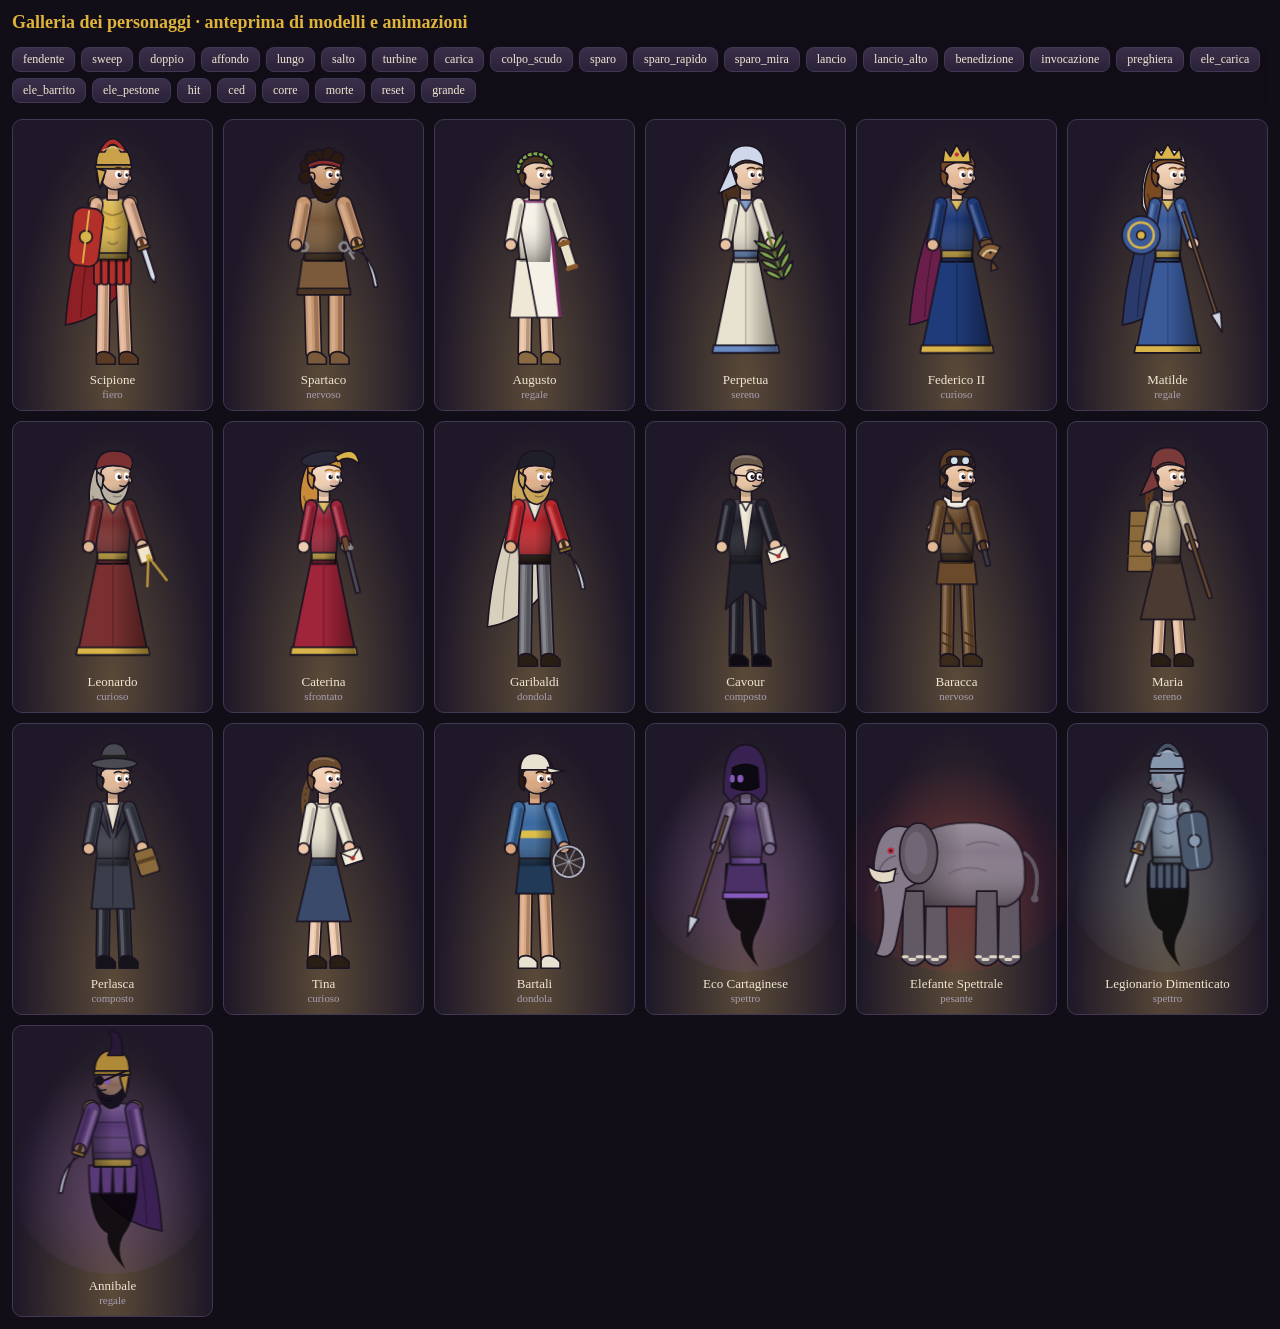
==== galleria.html @ 771a0cd6 "Figure a pezzi (GPU), volti/capelli rifatti, attacchi diversi per skill, galleria - art.js riscritto" ====
<!DOCTYPE html>
<html lang="it">
<head>
<meta charset="utf-8">
<meta name="viewport" content="width=device-width, initial-scale=1">
<title>Galleria — Echi d'Italia</title>
<link rel="stylesheet" href="style.css">
<link rel="stylesheet" href="figure.css">
<style>
  html, body { overflow: auto; height: auto; }
  body { padding: 12px; background: #120e18; }
  h1 { font-size: 18px; margin: 0 0 8px; color: var(--oro); }
  .barra-g { display: flex; flex-wrap: wrap; gap: 6px; margin-bottom: 10px; position: sticky; top: 0; z-index: 5; background: #120e18ee; padding: 6px 0; }
  .barra-g .btn { padding: 4px 10px; font-size: 12px; }
  .griglia { display: grid; grid-template-columns: repeat(auto-fill, minmax(190px, 1fr)); gap: 10px; }
  .cella { background: radial-gradient(ellipse at 50% 90%, #5a4a38, #1e1828 70%); border: 1px solid var(--bordo); border-radius: 10px; padding: 8px 8px 10px; text-align: center; }
  .cella .fig { height: var(--h, 240px); margin: 0 auto; }
  .cella .n { font-size: 13px; margin-top: 4px; } .cella .n small { color: var(--testo2); display: block; }
  .cella.nem .fig-in { transform: scaleX(-1); }
</style>
</head>
<body>
<svg width="0" height="0" style="position:absolute" aria-hidden="true"><defs>
  <linearGradient id="gOmbra" x1="0" y1="0" x2="1" y2="0"><stop offset="0" stop-color="#000" stop-opacity="0"/><stop offset=".5" stop-color="#000" stop-opacity="0"/><stop offset="1" stop-color="#000" stop-opacity=".42"/></linearGradient>
  <linearGradient id="gVert" x1="0" y1="0" x2="0" y2="1"><stop offset="0" stop-color="#fff" stop-opacity=".2"/><stop offset=".35" stop-color="#fff" stop-opacity="0"/><stop offset="1" stop-color="#000" stop-opacity=".34"/></linearGradient>
  <radialGradient id="gTesta" cx=".36" cy=".28" r=".85"><stop offset="0" stop-color="#fff" stop-opacity=".3"/><stop offset=".5" stop-color="#fff" stop-opacity="0"/><stop offset="1" stop-color="#000" stop-opacity=".36"/></radialGradient>
</defs></svg>
<h1>Galleria dei personaggi · anteprima di modelli e animazioni</h1>
<div class="barra-g" id="barra"></div>
<div class="griglia" id="griglia"></div>
<script src="data.js"></script>
<script src="art.js"></script>
<script>
  const E = window.Echi, A = E.Arte, g = document.getElementById('griglia'), b = document.getElementById('barra');
  const figs = [];
  Object.keys(E.ARTE).forEach(id => {
    const d = E.VOCI[id] || E.NEMICI[id];
    const c = document.createElement('div'); c.className = 'cella' + (E.NEMICI[id] ? ' nem' : '');
    const f = A.figura(id); c.appendChild(f); figs.push(f);
    const n = document.createElement('div'); n.className = 'n'; n.innerHTML = (d.breve || d.nome) + '<small>' + (E.ARTE[id].idle || '') + '</small>'; c.appendChild(n);
    g.appendChild(c);
  });
  const btn = (txt, fn) => { const x = document.createElement('button'); x.className = 'btn'; x.textContent = txt; x.onclick = fn; b.appendChild(x); return x; };
  Object.keys(A.ANIM).filter(k => k !== 'vittoria').forEach(k => btn(k, () => figs.forEach(f => { if (k.indexOf('ele_') === 0 && !f.classList.contains('quadrupede')) return; if (k.indexOf('ele_') !== 0 && f.classList.contains('quadrupede')) return; A.anima(f, k, 1); })));
  btn('ced', () => figs.forEach(f => f.classList.toggle('ced')));
  btn('corre', () => figs.forEach(f => f.classList.toggle('corre')));
  btn('morte', () => figs.forEach(f => A.anima(f, 'morte', 1)));
  btn('reset', () => figs.forEach(f => { A.reset(f); f.classList.remove('ced', 'corre'); }));
  btn('grande', () => { g.style.setProperty('--h', '420px'); document.querySelectorAll('.cella .fig').forEach(f => f.style.setProperty('--h', '420px')); });
  document.querySelectorAll('.cella .fig').forEach(f => { f.style.height = '240px'; });
</script>
</body>
</html>
---- style.css ----
/* ============================================================================
 * style.css — Echi d'Italia
 * Palette: inchiostro scuro + oro antico. Le variabili in :root permettono di
 * ritemizzare il gioco in un punto solo.
 * ========================================================================== */
:root {
  --bg: #0e0c12; --bg2: #181420; --carta: #221c2c; --carta2: #2c2438;
  --testo: #efe6d2; --testo2: #a99fb4; --oro: #e0b43a; --oro2: #a47f1c;
  --rosso: #d2455a; --verde: #5ec28a; --blu: #6aa8ff; --viola: #a97be0;
  --bordo: #433853; --ombra: 0 6px 24px rgba(0, 0, 0, .55);
  --font: "Palatino Linotype", Palatino, "Book Antiqua", Georgia, serif;
}
* { box-sizing: border-box; }
html, body { margin: 0; height: 100%; background: var(--bg); color: var(--testo); font-family: var(--font); overflow: hidden; }
button, select { font-family: inherit; }
#app { position: relative; width: 100vw; height: 100vh; overflow: hidden;
  background: radial-gradient(ellipse at 50% 20%, #2a2038 0%, var(--bg) 70%); }
#fx { position: fixed; inset: 0; width: 100%; height: 100%; pointer-events: none; z-index: 50; }

.screen { position: absolute; inset: 0; display: none; flex-direction: column; }
.screen.active { display: flex; }

/* ----- Bottoni ----- */
.btn { background: linear-gradient(#3a2f4a, #2a2238); color: var(--testo); border: 1px solid var(--bordo); border-radius: 8px;
  padding: 10px 18px; font-size: 16px; cursor: pointer; transition: transform .1s, border-color .15s, box-shadow .15s; }
.btn:hover:not(:disabled) { border-color: var(--oro); box-shadow: 0 0 12px rgba(224, 180, 58, .3); transform: translateY(-1px); }
.btn:disabled { opacity: .4; cursor: not-allowed; }
.btn.grande { font-size: 19px; padding: 13px 28px; border-color: var(--oro2); background: linear-gradient(#5a4516, #3a2d0e); color: #ffe9a8; }
.btn.piccolo { padding: 5px 10px; font-size: 13px; }
.btn.attivo { border-color: var(--oro); color: var(--oro); }

/* ----- Menu ----- */
#scr-menu { align-items: center; justify-content: center; gap: 30px; }
.titolo { text-align: center; }
.titolo h1 { margin: 0; font-size: clamp(34px, 8vw, 76px); letter-spacing: .12em; color: var(--oro);
  text-shadow: 0 0 30px rgba(224, 180, 58, .45), 0 3px 0 #5a4516; }
.titolo .sub { color: var(--testo2); font-style: italic; margin-top: 6px; }
.menu-btns { display: flex; flex-direction: column; gap: 10px; min-width: 260px; }
.nota-fase { color: var(--testo2); font-size: 13px; }

/* ----- Barre generiche ----- */
.barra { display: flex; align-items: center; gap: 14px; padding: 10px 16px; background: var(--bg2); border-bottom: 1px solid var(--bordo); flex-wrap: wrap; }
.barra h2 { margin: 0; font-size: 20px; flex: 1; }
footer.barra { border-top: 1px solid var(--bordo); border-bottom: 0; justify-content: flex-end; }
select { background: var(--carta); color: var(--testo); border: 1px solid var(--bordo); padding: 6px; border-radius: 6px; }

/* ----- Selezione squadra ----- */
.squadra-layout { flex: 1; display: flex; min-height: 0; }
.sq-griglia { flex: 1; overflow-y: auto; padding: 14px; display: grid; gap: 10px; align-content: start;
  grid-template-columns: repeat(auto-fill, minmax(150px, 1fr)); }
.sq-card { background: var(--carta); border: 2px solid var(--bordo); border-radius: 10px; padding: 8px; cursor: pointer; text-align: center;
  position: relative; transition: transform .1s, border-color .15s; }
.sq-card:hover { transform: translateY(-2px); }
.sq-card.sel { border-color: var(--oro); box-shadow: 0 0 14px rgba(224, 180, 58, .45); }
.sq-card .ritratto { margin: 0 auto 6px; }
.sq-card .n { font-weight: bold; font-size: 14px; }
.sq-card .m { font-size: 12px; color: var(--testo2); }
.sq-card .stelle { color: var(--oro); font-size: 12px; letter-spacing: 1px; }
.sq-dettaglio { width: 340px; max-width: 42%; background: var(--bg2); border-left: 1px solid var(--bordo); overflow-y: auto; padding: 14px; font-size: 14px; }
.sq-dettaglio h3 { margin: 0 0 4px; color: var(--oro); }
.sq-dettaglio .skill-box { background: var(--carta); border: 1px solid var(--bordo); border-radius: 8px; padding: 8px; margin: 8px 0; }
.sq-dettaglio .skill-box b { color: var(--testo); }
.sq-dettaglio small { color: var(--testo2); display: block; }
.vuoto { color: var(--testo2); font-style: italic; }

/* ----- Ritratto segnaposto (sostituibile con SVG/sprite nella Fase 2) ----- */
.ritratto { --c: #888; width: 64px; height: 64px; border-radius: 50%; display: grid; place-items: center; font-size: 30px; font-weight: bold;
  color: #fff; text-shadow: 0 2px 4px #000a; flex: none;
  background: radial-gradient(circle at 35% 30%, color-mix(in srgb, var(--c) 80%, #fff) 0%, var(--c) 45%, color-mix(in srgb, var(--c) 40%, #000) 100%);
  border: 2px solid color-mix(in srgb, var(--c) 70%, #fff); box-shadow: 0 0 14px color-mix(in srgb, var(--c) 60%, transparent); }
.ritratto.grande { width: 84px; height: 84px; font-size: 40px; }

/* ----- Battaglia ----- */
#campo { flex: 1; display: flex; min-height: 0; padding: 6px 8px; gap: 6px; position: relative; }
.colonna { width: 230px; display: flex; flex-direction: column; gap: 6px; justify-content: center; flex: none; }
#stage { flex: 1; position: relative; min-width: 0; overflow: hidden; border-radius: 14px; border: 1px solid var(--bordo); background: #0a0810; --fh: 130px; }
#stage-bg { position: absolute; inset: 0; } #stage-bg svg { width: 100%; height: 100%; display: block; }
#turno-info { position: absolute; top: 4px; left: 0; right: 0; display: flex; gap: 16px; justify-content: center; font-size: 17px; color: var(--testo2); z-index: 3; text-shadow: 0 1px 3px #000; pointer-events: none; }
#ardore { color: var(--oro); font-weight: bold; }
#clash { position: absolute; top: 30px; left: 0; right: 0; display: flex; flex-direction: row; align-items: flex-start; justify-content: center; gap: 8px; pointer-events: none; opacity: 0; transition: opacity .2s; z-index: 5000; }
#clash.on { opacity: 1; }
.clash-lato { display: flex; flex-direction: column; align-items: center; gap: 3px; background: #000b; padding: 5px 10px; border-radius: 10px; border: 1px solid var(--bordo); min-width: 150px; }
.clash-lato .nome { font-size: 12px; color: var(--testo2); white-space: nowrap; }
.clash-lato .pot { font-size: 28px; font-weight: bold; min-height: 34px; text-shadow: 0 0 10px #000; }
.clash-lato.vince { border-color: var(--oro); box-shadow: 0 0 22px rgba(224, 180, 58, .6); }
.clash-lato.vince .pot { color: var(--oro); }
.clash-lato.perde .pot { color: var(--testo2); }
.clash-vs { font-size: 16px; font-weight: bold; color: var(--rosso); letter-spacing: .2em; text-shadow: 0 0 12px var(--rosso); align-self: center; }
.monete { display: flex; gap: 6px; min-height: 46px; align-items: center; }

/* Personaggi sul palcoscenico: .pg (posizione) > .pg-mov (spostamenti) > .fig (SVG o sprite) */
.pg { position: absolute; width: calc(var(--fh) * var(--sc, 1) * .62); height: calc(var(--fh) * var(--sc, 1)); transform: translate(-50%, -100%); transition: left .5s, top .5s, opacity 1s; cursor: pointer; }
.pg.quadrupede { width: calc(var(--fh) * var(--sc, 1) * 1.05); }
.pg-mov { position: absolute; inset: 0; transition: transform .18s ease-out; }
.pg .fig { position: absolute; inset: 0; }
.pg.nemico .fig-in, .pg.nemico .fig .spr { transform: scaleX(-1); }
.pg-ombra { position: absolute; left: 6%; right: 6%; bottom: -5px; height: 12px; border-radius: 50%; background: radial-gradient(#000c, #0000 72%); }
.pg.sel .pg-ombra { box-shadow: 0 0 0 2px var(--oro), 0 0 14px var(--oro); background: radial-gradient(#ffd75e55, #0000 72%); }
.pg.bersagliabile:hover .pg-ombra { box-shadow: 0 0 0 2px var(--rosso), 0 0 14px var(--rosso); }
.pg.bersaglio-di-sel .pg-ombra { box-shadow: 0 0 0 2px var(--rosso); }
.pg.morto { opacity: 0; pointer-events: none; }
.pg-tag { position: absolute; left: 50%; top: -14px; transform: translateX(-50%); font-size: 10px; padding: 0 6px; border-radius: 8px; background: var(--rosso); color: #fff; font-weight: bold; white-space: nowrap; animation: pop .3s; pointer-events: none; }
.pg-tag.panico { background: #6a2fb0; } .pg-tag.esaltazione { background: var(--oro2); }
.det-fig { height: 190px; display: flex; justify-content: center; margin-bottom: 8px; }
.det-fig .fig { position: relative; height: 100%; width: auto; aspect-ratio: 120 / 200; }

/* Monete 3D in CSS */
.moneta { width: 44px; height: 44px; perspective: 260px; }
.moneta .m3d { position: relative; width: 100%; height: 100%; transform-style: preserve-3d; transform: rotateX(0deg); }
.moneta .m3d > div { position: absolute; inset: 0; border-radius: 50%; }
.moneta .rim { background: #7a5a12; }
.moneta .rim:nth-child(1) { transform: translateZ(-2px); } .moneta .rim:nth-child(2) { transform: translateZ(-1px); background: #926d16; }
.moneta .rim:nth-child(3) { transform: translateZ(0px); background: #a47f1c; } .moneta .rim:nth-child(4) { transform: translateZ(1px); background: #926d16; }
.moneta .testa, .moneta .croce { backface-visibility: hidden; display: grid; place-items: center; font-size: 22px; font-weight: bold; border: 3px solid #fff3; }
.moneta .testa { transform: translateZ(2px); color: #5a3d00; background: radial-gradient(circle at 35% 30%, #fff1b3, #e0b43a 55%, #a47f1c); }
.moneta .croce { transform: rotateX(180deg) translateZ(2px); color: #2c2a33; background: radial-gradient(circle at 35% 30%, #d8d6e0, #8d8a99 55%, #55525f); }
.moneta.lancio .m3d { animation: lancio .9s cubic-bezier(.3, .6, .4, 1) forwards; }
.moneta.lancio.esito-croce .m3d { --fin: 1620deg; }
.moneta.lancio.esito-testa .m3d { --fin: 1440deg; }
@keyframes lancio {
  0% { transform: translateY(0) rotateX(0deg) scale(1); }
  45% { transform: translateY(-34px) rotateX(calc(var(--fin) * .55)) scale(1.25); }
  100% { transform: translateY(0) rotateX(var(--fin)) scale(1); }
}
.moneta.fissa .m3d { transform: rotateX(0deg); }
.moneta.fissa.esito-croce .m3d { transform: rotateX(180deg); }
.moneta.piccola { width: 30px; height: 30px; }
.moneta.piccola .testa, .moneta.piccola .croce { font-size: 14px; }
.moneta.persa { animation: spezza .6s ease-out forwards; }
@keyframes spezza { 0% { filter: brightness(2); transform: scale(1.3); } 40% { transform: scale(1.1) rotate(8deg); } 100% { filter: grayscale(1) brightness(.5); opacity: .28; transform: scale(.8) rotate(-12deg); } }
.moneta.ignorata { animation: scudo .6s; }
@keyframes scudo { 50% { filter: drop-shadow(0 0 12px var(--blu)); } }

/* Carte unità */
.unit { position: relative; display: grid; grid-template-columns: 64px 1fr; gap: 8px; align-items: center; padding: 8px 10px;
  background: linear-gradient(var(--carta2), var(--carta)); border: 2px solid var(--bordo); border-radius: 12px; cursor: pointer;
  transition: border-color .15s, box-shadow .15s, opacity .4s, filter .4s; min-height: 0; flex: 1; max-height: 128px; }
.unit.sel { border-color: var(--oro); box-shadow: 0 0 16px rgba(224, 180, 58, .5); }
.unit.bersagliabile:hover { border-color: var(--rosso); box-shadow: 0 0 16px rgba(210, 69, 90, .6); }
.unit.bersaglio-di-sel { border-color: var(--rosso); }
.unit.morto { opacity: .25; filter: grayscale(1); pointer-events: none; }
.unit.ced .ritratto { filter: grayscale(.7) brightness(.8); animation: stordito .6s infinite alternate; }
@keyframes stordito { to { transform: rotate(6deg) translateY(2px); } }
.unit .ritratto { animation: idle 3s ease-in-out infinite; }
@keyframes idle { 50% { transform: translateY(-3px) scale(1.02); } }
.unit .info { min-width: 0; display: flex; flex-direction: column; gap: 3px; }
.unit .nome { font-size: 14px; font-weight: bold; white-space: nowrap; overflow: hidden; text-overflow: ellipsis; }
.unit .nome .aff { margin-right: 4px; }
.barra-pv { position: relative; height: 12px; background: #000a; border-radius: 6px; overflow: hidden; border: 1px solid #0008; }
.barra-pv .ritardo { position: absolute; inset: 0 auto 0 0; background: #fff; opacity: .85; transition: width .7s .35s; }
.barra-pv .pieno { position: absolute; inset: 0 auto 0 0; background: linear-gradient(#e0555e, #a62a38); transition: width .25s; }
.barra-pv .num { position: absolute; inset: 0; text-align: center; font-size: 10px; line-height: 12px; color: #fff; text-shadow: 0 1px 2px #000; z-index: 2; }
.unit.alleato .barra-pv .pieno { background: linear-gradient(#5ec28a, #2f8a5a); }
.barra-sanita { position: relative; height: 7px; background: #000a; border-radius: 4px; overflow: hidden; }
.barra-sanita::after { content: ""; position: absolute; left: 50%; top: 0; bottom: 0; width: 1px; background: #fff6; }
.barra-sanita .riempi { position: absolute; top: 0; bottom: 0; transition: all .3s; }
.barra-sanita .num { position: absolute; right: 4px; top: -2px; font-size: 9px; color: #fffc; }
.chips { display: flex; flex-wrap: wrap; gap: 3px; min-height: 18px; }
.chip { font-size: 11px; padding: 0 5px; border-radius: 9px; background: #000a; border: 1px solid currentColor; line-height: 16px; animation: pop .35s; }
@keyframes pop { 0% { transform: scale(2); } 100% { transform: scale(1); } }
.dadi { position: absolute; top: -9px; right: 8px; display: flex; gap: 3px; }
.dado { background: var(--oro); color: #2a1c00; font-weight: bold; font-size: 13px; width: 24px; height: 24px; border-radius: 6px; display: grid; place-items: center;
  box-shadow: 0 2px 6px #000a; transform: rotate(-6deg); }
.dado.rolla { animation: rolla .5s; }
@keyframes rolla { 0% { transform: rotate(360deg) scale(.3); } 100% { transform: rotate(-6deg) scale(1); } }
.intenzione { font-size: 11px; color: #ffb3bd; background: #3a1018; border: 1px solid #8a2a3a; padding: 1px 6px; border-radius: 6px; margin-top: 2px; white-space: nowrap; overflow: hidden; text-overflow: ellipsis; }
.intenzione.alleata { color: #bfe8cf; background: #10301e; border-color: #2a7a4c; }
.unit .tag { position: absolute; left: 8px; top: -9px; font-size: 11px; padding: 0 8px; border-radius: 8px; background: var(--rosso); color: #fff; font-weight: bold; animation: pop .3s; }
.unit .tag.panico { background: #6a2fb0; }

/* Pannello comandi */
#pannello { flex: none; display: grid; grid-template-columns: minmax(0, 1fr) 200px; grid-template-rows: auto 86px; gap: 6px 10px; padding: 8px 12px; background: var(--bg2); border-top: 1px solid var(--bordo); }
#skills { display: grid; grid-template-columns: repeat(3, minmax(0, 1fr)); gap: 8px; }
.skill-btn { text-align: left; background: var(--carta); border: 2px solid var(--bordo); border-radius: 10px; padding: 8px 10px; cursor: pointer; color: var(--testo); min-width: 0; }
.skill-btn:hover:not(:disabled) { border-color: var(--oro2); }
.skill-btn.sel { border-color: var(--oro); background: var(--carta2); box-shadow: 0 0 12px rgba(224, 180, 58, .35); }
.skill-btn:disabled { opacity: .4; cursor: not-allowed; }
.skill-btn .t { display: flex; justify-content: space-between; gap: 8px; font-weight: bold; font-size: 14px; }
.skill-btn .costo { color: var(--oro); white-space: nowrap; }
.skill-btn .num { font-size: 12px; color: var(--testo2); margin: 2px 0; display: flex; align-items: center; gap: 6px; flex-wrap: wrap; }
.skill-btn .d { font-size: 11px; color: var(--testo2); line-height: 1.25; max-height: 40px; overflow: hidden; }
.skill-btn .rel { font-size: 11px; font-weight: bold; }
.rel.vant { color: var(--verde); } .rel.svant { color: var(--rosso); }
#comandi { display: flex; flex-direction: column; gap: 6px; justify-content: space-between; }
#comandi .vel { display: flex; gap: 4px; }
#comandi .vel .btn { flex: 1; padding: 4px; }
#btn-esegui { width: 100%; }
#log { grid-column: 1 / 3; overflow-y: auto; font-size: 12px; color: var(--testo2); background: #0006; border-radius: 8px; padding: 6px 10px; line-height: 1.5; }
#log div:last-child { color: var(--testo); }
#log .imp { color: var(--oro); }

/* Numeri di danno */
.num-fly { position: fixed; z-index: 60; pointer-events: none; font-weight: bold; font-size: 28px; color: #fff; text-shadow: 0 0 6px #000, 0 2px 0 #000, 0 0 14px var(--rosso);
  animation: fly 1.1s ease-out forwards; transform: translate(-50%, -50%); white-space: nowrap; }
.num-fly.vant { color: #ffe27a; font-size: 38px; text-shadow: 0 0 8px #000, 0 0 20px var(--oro); }
.num-fly.svant { color: #aaa; font-size: 22px; }
.num-fly.cura { color: var(--verde); text-shadow: 0 0 6px #000, 0 0 14px var(--verde); }
.num-fly.sanita { color: var(--blu); font-size: 18px; text-shadow: 0 0 6px #000; }
.num-fly.sanita.neg { color: var(--viola); }
.num-fly.stato { font-size: 16px; text-shadow: 0 0 6px #000; }
.num-fly.assorbi { color: #b9d4ff; font-size: 20px; }
.num-fly.testo { font-size: 20px; color: var(--oro); }
@keyframes fly { 0% { opacity: 0; margin-top: 10px; scale: .5; } 15% { opacity: 1; scale: 1.2; } 100% { opacity: 0; margin-top: -60px; scale: 1; } }

/* Banner e overlay */
.banner { position: fixed; left: 0; right: 0; top: 38%; text-align: center; z-index: 70; pointer-events: none; font-size: clamp(26px, 5vw, 54px); font-weight: bold;
  letter-spacing: .15em; color: var(--oro); text-shadow: 0 0 24px #000, 0 0 12px var(--oro2); animation: banner 1.6s ease-out forwards; }
@keyframes banner { 0% { opacity: 0; transform: scale(2); } 15% { opacity: 1; transform: scale(1); } 80% { opacity: 1; } 100% { opacity: 0; transform: translateY(-20px); } }
.overlay { position: absolute; inset: 0; background: #000b; display: none; align-items: center; justify-content: center; z-index: 80; flex-direction: column; gap: 14px; padding: 16px; }
.overlay.on { display: flex; }
.overlay h2 { font-size: 46px; margin: 0; color: var(--oro); letter-spacing: .12em; }
.overlay.sconfitta h2 { color: var(--rosso); }
.pannello-modale { background: var(--carta); border: 1px solid var(--oro2); border-radius: 12px; padding: 18px 22px; max-width: 640px; width: 100%; max-height: 90%; overflow-y: auto; box-shadow: var(--ombra); }
.pannello-modale h3 { margin-top: 0; color: var(--oro); }
.tab-aff { border-collapse: collapse; width: 100%; font-size: 14px; }
.tab-aff td, .tab-aff th { padding: 5px 8px; border-bottom: 1px solid var(--bordo); text-align: left; }
.tab-aff .v { color: var(--verde); } .tab-aff .s { color: var(--rosso); }
.opz-riga { display: flex; justify-content: space-between; align-items: center; gap: 10px; margin: 10px 0; }
.shake-schermo { animation: none; }

/* ============================================================================
 * LAYOUT COMPATTO: telefono in orizzontale (altezza ≤ 520px)
 * ========================================================================== */
@media (max-height: 520px) {
  .colonna { width: 152px; gap: 3px; }
  #campo { padding: 3px 4px; gap: 4px; }
  .unit { grid-template-columns: 34px 1fr; gap: 5px; padding: 3px 6px; border-radius: 8px; border-width: 1px; max-height: none; }
  .ritratto { width: 34px; height: 34px; font-size: 16px; border-width: 1px; }
  .unit .nome { font-size: 11px; }
  .barra-pv { height: 9px; } .barra-pv .num { font-size: 8px; line-height: 9px; }
  .barra-sanita { height: 4px; } .barra-sanita .num { display: none; }
  .chips { min-height: 10px; } .chip { font-size: 9px; line-height: 12px; padding: 0 3px; }
  .intenzione { font-size: 9px; padding: 0 4px; }
  .dadi { top: -6px; right: 4px; } .dado { width: 16px; height: 16px; font-size: 10px; border-radius: 4px; }
  .unit .tag { font-size: 8px; top: -6px; padding: 0 5px; }
  #turno-info { font-size: 12px; top: 2px; }
  #clash { top: 20px; gap: 4px; }
  .clash-lato { min-width: 96px; padding: 2px 6px; gap: 1px; } .clash-lato .nome { font-size: 9px; max-width: 120px; overflow: hidden; text-overflow: ellipsis; }
  .clash-lato .pot { font-size: 18px; min-height: 22px; } .monete { min-height: 30px; gap: 3px; }
  .moneta { width: 27px; height: 27px; } .moneta .testa, .moneta .croce { font-size: 13px; border-width: 2px; }
  .clash-vs { font-size: 10px; }
  #pannello { grid-template-columns: minmax(0, 1fr) 128px; grid-template-rows: auto; padding: 4px 6px; gap: 4px 6px; }
  #log { display: none; }
  #skills { gap: 4px; }
  .skill-btn { padding: 3px 6px; border-width: 1px; border-radius: 7px; }
  .skill-btn .t { font-size: 11px; } .skill-btn .num { font-size: 9px; margin: 0; gap: 3px; } .skill-btn .d { display: none; } .skill-btn .rel { font-size: 9px; }
  #comandi { gap: 3px; } #comandi .vel .btn { padding: 2px 0; font-size: 11px; }
  #btn-esegui { font-size: 14px; padding: 5px 4px; } #btn-audio { display: none; } #btn-affondo { padding: 3px; font-size: 12px; }
  .btn.piccolo { padding: 3px 8px; font-size: 11px; }
  .num-fly { font-size: 20px !important; } .num-fly.vant { font-size: 26px !important; } .num-fly.stato, .num-fly.sanita, .num-fly.assorbi { font-size: 12px !important; }
  .banner { font-size: 24px; top: 30%; }
  .overlay h2 { font-size: 30px; }
  .titolo h1 { font-size: 40px; } #scr-menu { gap: 12px; } .menu-btns { min-width: 220px; gap: 5px; } .menu-btns .btn { padding: 6px 12px; font-size: 14px; }
  .barra { padding: 3px 10px; gap: 8px; } .barra h2 { font-size: 15px; } .barra .btn { padding: 4px 10px; font-size: 13px; }
  .sq-griglia { grid-template-columns: repeat(auto-fill, minmax(92px, 1fr)); gap: 6px; padding: 6px; }
  .sq-card { padding: 4px; } .sq-card .ritratto { width: 40px; height: 40px; } .sq-card .n { font-size: 11px; } .sq-card .m { font-size: 9px; } .sq-card .stelle { font-size: 9px; }
  .sq-dettaglio { width: 38%; font-size: 11px; padding: 8px; } .sq-dettaglio .skill-box { padding: 4px 6px; margin: 4px 0; }
  .det-fig { height: 110px; }
  .pannello-modale { padding: 10px 14px; max-height: 96%; font-size: 12px; }
  .opz-riga { margin: 5px 0; }
  .tab-aff td, .tab-aff th { padding: 2px 6px; font-size: 11px; }
}
@media (max-height: 520px) and (max-width: 760px) { .colonna { width: 124px; } .unit .nome { font-size: 10px; } .clash-lato { min-width: 80px; } }
/* Schermi alti ma stretti (telefono in verticale): chiede di ruotare */
#ruota { display: none; position: fixed; inset: 0; z-index: 9999; background: var(--bg); flex-direction: column; align-items: center; justify-content: center; gap: 18px; text-align: center; padding: 30px; font-size: 18px; color: var(--oro); }
#ruota .tel { font-size: 64px; animation: ruota 2.4s ease-in-out infinite; }
@keyframes ruota { 0%, 20% { transform: rotate(0); } 60%, 100% { transform: rotate(-90deg); } }
@media (orientation: portrait) and (max-width: 720px) { #ruota { display: flex; } }

/* ============================================================================
 * REVISIONE VISIVA — arena, profondità, effetti, HUD
 * (Questa sezione sovrascrive le regole precedenti dove necessario.)
 * ========================================================================== */
html, body, #app { height: 100%; }
#app { height: 100dvh; }
#stage { background: #07050b; --sabbia1: #b89a6a; --sabbia2: #7a5f3e; --sabbia3: #3a2c20; --bordo-arena: #d9b44a; --orizzonte: #7a3a4a; border-radius: 16px; box-shadow: inset 0 0 0 1px #ffffff10, 0 8px 30px #000a; }
#cam { position: absolute; inset: 0; transform-origin: 0 0; transition: transform .35s cubic-bezier(.3, .7, .3, 1); will-change: transform; }
#stage-bg { position: absolute; left: 0; right: 0; top: 0; height: 46%; }
#stage-bg svg { width: 100%; height: 100%; display: block; }
#stage-floor { position: absolute; inset: 0; background: linear-gradient(180deg, #0000 38%, color-mix(in srgb, var(--sabbia3) 55%, #000) 45%, var(--sabbia3) 100%); }
#stage-floor::before { content: ""; position: absolute; left: 0; right: 0; top: 36%; height: 14%; background: linear-gradient(180deg, #0000, color-mix(in srgb, var(--orizzonte) 38%, transparent), #0000); filter: blur(6px); }
.arena-disco { position: absolute; left: 3%; right: 3%; top: 46%; bottom: 2%; border-radius: 50%;
  background: radial-gradient(ellipse at 50% 38%, var(--sabbia1) 0%, var(--sabbia2) 60%, var(--sabbia3) 100%);
  box-shadow: 0 0 0 3px var(--bordo-arena), 0 0 0 8px #0007, 0 14px 44px 4px #000b, inset 0 0 46px 8px #000a; }
.arena-disco::before { content: ""; position: absolute; inset: 10% 8%; border-radius: 50%; border: 2px solid #ffffff1c; box-shadow: inset 0 0 0 9px #0000000d, 0 0 0 9px #0000000d;
  background: repeating-conic-gradient(#ffffff08 0 4deg, #0000 4deg 8deg); }
.arena-disco::after { content: ""; position: absolute; left: 50%; top: 5%; bottom: 5%; width: 2px; background: linear-gradient(#0000, #ffffff22, #0000); }
#luce { position: absolute; inset: 0; pointer-events: none; z-index: 4; mix-blend-mode: screen;
  background: radial-gradient(ellipse 55% 45% at 50% 70%, #ffe6b422, #0000 70%), linear-gradient(105deg, #fff0 30%, #ffe9c014 42%, #fff0 55%); animation: luce 7s ease-in-out infinite alternate; }
@keyframes luce { to { opacity: .55; transform: translateX(14px); } }
#vignetta { position: absolute; inset: 0; pointer-events: none; z-index: 5; background: radial-gradient(ellipse at 50% 58%, #0000 52%, #000000b0 100%); border-radius: 16px; }
#stage.clashing .pg:not(.in-clash) { filter: brightness(.38) saturate(.6); }
#stage.clashing #stage-floor, #stage.clashing #stage-bg { filter: brightness(.7); }
.pg { transition: left .5s, top .5s, opacity 1s, filter .3s; }
.pg-ombra { left: 3%; right: 3%; bottom: calc(var(--fh) * var(--sc, 1) * -.045); height: calc(var(--fh) * var(--sc, 1) * .1); background: radial-gradient(ellipse, #000d 0%, #0007 45%, #0000 72%); box-shadow: none !important; }
.pg.sel .pg-ombra, .pg.bersagliabile:hover .pg-ombra, .pg.bersaglio-di-sel .pg-ombra { box-shadow: none !important; background: radial-gradient(ellipse, #000d 0%, #0007 45%, #0000 72%); }
.pg::after { content: ""; position: absolute; left: -14%; right: -14%; bottom: calc(var(--fh) * var(--sc, 1) * -.085); height: calc(var(--fh) * var(--sc, 1) * .17); border-radius: 50%; border: 2px solid transparent; pointer-events: none; }
.pg.sel::after { border-color: var(--oro); box-shadow: 0 0 14px var(--oro), inset 0 0 12px #ffd75e66; animation: anello 1.1s ease-in-out infinite; }
.pg.bersaglio-di-sel::after, .pg.bersagliabile:hover::after { border-color: var(--rosso); box-shadow: 0 0 14px var(--rosso), inset 0 0 12px #d2455a66; animation: anello 1.1s ease-in-out infinite; }
@keyframes anello { 50% { transform: scale(1.1); opacity: .65; } }
.pg.sel::before, .pg.bersaglio-di-sel::before { content: "▼"; position: absolute; left: 50%; top: -30px; transform: translateX(-50%); font-size: 16px; color: var(--oro); text-shadow: 0 0 8px #000, 0 0 10px currentColor; animation: rimbalzo .8s ease-in-out infinite; pointer-events: none; z-index: 3; }
.pg.bersaglio-di-sel::before { color: var(--rosso); }
@keyframes rimbalzo { 50% { transform: translate(-50%, 6px); } }
.pg-tag { top: auto; bottom: calc(var(--fh) * var(--sc, 1) * -.2); }
.pg-hp { position: absolute; left: 14%; right: 14%; top: -9px; height: 5px; background: #000b; border-radius: 3px; border: 1px solid #000a; overflow: hidden; transition: opacity .6s; pointer-events: none; }
.pg-hp i { display: block; height: 100%; width: 100%; transition: width .3s; }
.pg-aure { position: absolute; inset: 0; pointer-events: none; }
.aura { position: absolute; }
.aura-splendore { inset: -6% -22% -2%; border-radius: 50%; background: radial-gradient(ellipse at 50% 58%, #ffd75e66, #ffd75e00 66%); animation: pulsa 1.6s ease-in-out infinite; }
.aura-voto { left: 26%; right: 26%; top: -8%; height: 11%; border: 3px solid #cfe6ff; border-radius: 50%; box-shadow: 0 0 12px #b9d4ff, inset 0 0 8px #b9d4ff; animation: fluttua 2s ease-in-out infinite; }
.aura-formazione { inset: -4% -20% 2%; border: 2px solid #b4c4d566; border-radius: 50%; background: radial-gradient(ellipse at 50% 55%, #0000 52%, #9fb3c833 78%, #b4c4d566 100%); animation: pulsa 2.4s ease-in-out infinite; }
.aura-bruciatura { inset: 56% -6% -3%; border-radius: 50%; background: radial-gradient(ellipse at 50% 100%, #ff8a3daa, #ff8a3d00 70%); animation: pulsa .5s ease-in-out infinite alternate; }
.aura-sanguinamento { inset: 10% 0 0; border-radius: 40%; box-shadow: inset 0 -14px 20px #c0303f44; }
.aura-marchio { left: 38%; right: 38%; top: -12%; height: 16%; display: grid; place-items: center; }
.aura-marchio b { font-size: calc(var(--fh) * var(--sc, 1) * .17); color: #b58cf0; text-shadow: 0 0 10px #a97be0; animation: gira 3s linear infinite; }
@keyframes pulsa { 50% { opacity: .55; transform: scale(1.05); } }
@keyframes fluttua { 50% { transform: translateY(-4px); } }
@keyframes gira { to { transform: rotate(360deg); } }

/* Numeri di danno */
.num-fly { font-family: Impact, "Arial Black", "Trebuchet MS", sans-serif; letter-spacing: .03em; -webkit-text-stroke: 3px #000; paint-order: stroke fill; text-shadow: 0 3px 0 #0008, 0 0 16px var(--rosso);
  animation: fly2 1.15s cubic-bezier(.2, .7, .3, 1) forwards !important; transform: translate(-50%, -50%); }
.num-fly.vant { text-shadow: 0 3px 0 #0008, 0 0 24px var(--oro); }
.num-fly.stato, .num-fly.sanita, .num-fly.assorbi, .num-fly.testo { -webkit-text-stroke: 2px #000; font-family: var(--font); font-weight: bold; }
@keyframes fly2 { 0% { opacity: 0; transform: translate(-50%, -50%) scale(.2); } 10% { opacity: 1; transform: translate(calc(-50% + var(--dx) * .15), calc(-50% - 14px)) scale(1.7); }
  30% { transform: translate(calc(-50% + var(--dx) * .5), calc(-50% - 62px)) scale(1.05); } 62% { opacity: 1; transform: translate(calc(-50% + var(--dx) * .8), calc(-50% - 52px)) scale(1); }
  100% { opacity: 0; transform: translate(calc(-50% + var(--dx)), calc(-50% - 20px)) scale(.9); } }

/* Barra superiore: turno + Ardore a gemme */
#turno-info { top: 6px; gap: 14px; align-items: center; font-size: 13px; }
#turno-n { background: #000a; border: 1px solid var(--bordo); border-radius: 999px; padding: 2px 14px; letter-spacing: .12em; text-transform: uppercase; color: var(--testo); }
#ardore { display: flex; align-items: center; gap: 5px; background: #000a; border: 1px solid var(--bordo); border-radius: 999px; padding: 3px 12px; color: var(--oro); }
#ardore .lab { font-size: 11px; letter-spacing: .14em; text-transform: uppercase; color: var(--testo2); margin-right: 3px; }
#ardore .n { font-weight: bold; margin-left: 4px; min-width: 18px; }
.gem { width: 9px; height: 9px; transform: rotate(45deg); border-radius: 2px; border: 1px solid #000a; background: #1a1522; display: inline-block; margin: 0 1px; }
.gem.on { background: linear-gradient(135deg, #fff3c4, #e0b43a 55%, #a47f1c); box-shadow: 0 0 8px #e0b43aaa; }
.gem.pend { background: linear-gradient(135deg, #fff3c4, #e0b43a); opacity: .4; animation: lampeggia .7s infinite alternate; }
@keyframes lampeggia { to { opacity: .15; } }

/* Targhette HUD */
.unit { --ac: #888; background: linear-gradient(100deg, color-mix(in srgb, var(--ac) 20%, #2a2236), #1e1828 70%); border: 1px solid #ffffff14; border-left: 4px solid var(--ac); box-shadow: 0 4px 14px #0008, inset 0 1px 0 #ffffff12; }
.unit.sel { border-color: var(--oro); border-left-color: var(--oro); box-shadow: 0 0 0 1px var(--oro), 0 0 18px #e0b43a66, 0 4px 14px #0008; }
.unit.nemico { border-left: 1px solid #ffffff14; border-right: 4px solid var(--ac); background: linear-gradient(260deg, color-mix(in srgb, var(--ac) 20%, #2a2236), #1e1828 70%); }
.unit.nemico.sel, .unit.nemico.bersaglio-di-sel { border-right-color: var(--rosso); }
.unit .nome { text-shadow: 0 1px 2px #000; }
.barra-pv { border-radius: 4px; box-shadow: inset 0 1px 3px #000c; background: #0009; }
.barra-pv::after { content: ""; position: absolute; inset: 0; background: repeating-linear-gradient(90deg, #0000 0 calc(10% - 1px), #00000055 calc(10% - 1px) 10%); pointer-events: none; z-index: 1; }
.barra-pv .pieno { box-shadow: inset 0 3px 3px #ffffff40; }
.ritratto.busto { border-width: 2px; }

/* Pulsanti skill */
.skill-btn { --ac: #888; border: 1px solid #ffffff1c; border-left: 4px solid var(--ac); background: linear-gradient(180deg, #2e2540, #211a2e); box-shadow: 0 3px 10px #0008, inset 0 1px 0 #ffffff14; transition: transform .1s, box-shadow .15s, border-color .15s; }
.skill-btn:hover:not(:disabled) { transform: translateY(-2px); box-shadow: 0 6px 16px #000a, 0 0 14px color-mix(in srgb, var(--ac) 50%, transparent); }
.skill-btn.sel { border-color: var(--oro); border-left-color: var(--oro); background: linear-gradient(180deg, #4a3a20, #2e2418); box-shadow: 0 0 0 1px var(--oro), 0 0 18px #e0b43a55; }
.skill-btn .costo { background: radial-gradient(circle at 35% 30%, #fff3c4, #e0b43a 60%, #8a6a14); color: #2a1c00; border-radius: 999px; padding: 0 8px; font-size: 12px; box-shadow: 0 0 8px #e0b43a66; }
.skill-btn .pips { color: var(--oro); letter-spacing: 1px; text-shadow: 0 0 6px #e0b43a88; }
.btn.grande { background: linear-gradient(#7a5c1a, #4a3810); box-shadow: 0 4px 14px #000a, inset 0 1px 0 #ffe9a866; }
#btn-esegui:not(:disabled) { animation: invita 1.8s ease-in-out infinite; }
@keyframes invita { 50% { box-shadow: 0 4px 14px #000a, 0 0 22px #e0b43a99, inset 0 1px 0 #ffe9a866; } }

/* Pannello clash */
.clash-lato { --ac: var(--oro); background: linear-gradient(180deg, #1c1528f2, #0b0810f2); border: 1px solid color-mix(in srgb, var(--ac) 60%, #000); box-shadow: 0 6px 20px #000c, inset 0 1px 0 #ffffff14; backdrop-filter: blur(2px); }
.clash-lato .nome { color: color-mix(in srgb, var(--ac) 70%, #fff); font-weight: bold; letter-spacing: .04em; }
.clash-vs { font-size: 20px; color: #fff; text-shadow: 0 0 14px var(--rosso), 0 0 4px var(--rosso); font-style: italic; }
.moneta .testa { box-shadow: inset 0 0 8px #fff8, 0 0 10px #e0b43a99; }

/* Cut-in delle skill culmine */
.cutin { position: fixed; inset: 0; z-index: 90; pointer-events: none; overflow: hidden; animation: cutbg var(--d, 1s) ease both; }
@keyframes cutbg { 0% { background: #0000; } 12%, 80% { background: #000a; } 100% { background: #0000; } }
.cutin .banda { position: absolute; left: -10%; right: -10%; top: 50%; height: 44%; transform: translateY(-50%) skewY(-4deg); overflow: hidden;
  background: linear-gradient(90deg, #0b0810, color-mix(in srgb, var(--ac) 45%, #0b0810) 55%, #0b0810); border-block: 3px solid var(--ac); box-shadow: 0 0 50px var(--ac); animation: bandain var(--d, 1s) cubic-bezier(.2, .8, .2, 1) both; }
@keyframes bandain { 0% { transform: translateY(-50%) skewY(-4deg) scaleX(0); opacity: 1; } 14%, 84% { transform: translateY(-50%) skewY(-4deg) scaleX(1); opacity: 1; } 100% { transform: translateY(-50%) skewY(-4deg) scaleX(1); opacity: 0; } }
.cutin .strisce { position: absolute; inset: 0; background: repeating-linear-gradient(100deg, #0000 0 22px, #ffffff0f 22px 30px); animation: scorri .5s linear infinite; }
@keyframes scorri { to { background-position: 60px 0; } }
.cutin .ritratto.cut { position: absolute; left: 14%; top: 50%; width: min(36vh, 210px); height: min(36vh, 210px); border-radius: 16px; transform: translateY(-50%) rotate(-3deg); border: 3px solid var(--ac); box-shadow: 0 0 30px var(--ac), 0 10px 30px #000c; animation: ritin var(--d, 1s) cubic-bezier(.2, .9, .2, 1) both; }
@keyframes ritin { 0% { transform: translate(-90vw, -50%) rotate(-3deg); opacity: 1; } 22%, 84% { transform: translate(0, -50%) rotate(-3deg); opacity: 1; } 100% { transform: translate(8vw, -50%) rotate(-3deg); opacity: 0; } }
.cut-aff { position: absolute; right: 4%; top: 50%; --ty: -50%; font-size: min(30vh, 220px); line-height: 1; color: var(--ac); opacity: .22; text-shadow: 0 0 30px var(--ac); animation: nomein var(--d, 1s) ease both; }
.cut-nome { position: absolute; left: 40%; right: 6%; top: 50%; transform: translateY(-58%); font-size: clamp(22px, 7vh, 58px); font-style: italic; font-weight: bold; letter-spacing: .05em; color: #fff;
  text-shadow: 0 0 22px var(--ac), 0 3px 0 #000; animation: nomein var(--d, 1s) cubic-bezier(.2, .9, .2, 1) both; }
.cut-chi { position: absolute; left: 40%; top: 50%; transform: translateY(-190%); font-size: clamp(11px, 2.6vh, 20px); letter-spacing: .3em; text-transform: uppercase; color: var(--ac); animation: nomein var(--d, 1s) ease both; }
@keyframes nomein { 0% { opacity: 0; transform: translate(60vw, var(--ty, -58%)); } 24%, 84% { opacity: var(--op, 1); transform: translate(0, var(--ty, -58%)); } 100% { opacity: 0; transform: translate(-6vw, var(--ty, -58%)); } }
.cut-aff { --op: .22; }
.cut-chi { --ty: -190%; }

/* Figura grande nel dettaglio squadra */
.det-fig .fig { aspect-ratio: 120 / 190; }

@media (max-height: 520px) {
  #turno-n { font-size: 10px; padding: 1px 9px; } #ardore { padding: 2px 8px; gap: 3px; } #ardore .lab { display: none; } .gem { width: 7px; height: 7px; }
  .pg-hp { top: -7px; height: 4px; } .unit { border-left-width: 3px; }
  .cutin .banda { height: 56%; } .cutin .ritratto.cut { width: 26vh; height: 26vh; }
  #stage { border-radius: 10px; } #vignetta { border-radius: 10px; }
}
---- figure.css ----
/* ============================================================================
 * figure.css — animazioni delle figure (struttura creata da art.js)
 *
 *   .fig > .fig-in > .f-tutto > parti .p (.f-aura .f-mantello .f-gamba-a/b .f-torso .f-braccio-a/b
 *                                          .f-testa(.f-occhi .f-viso) .f-arma)
 *
 * Tutte le parti sono <div> con transform CSS → composte dalla GPU (nessun ridisegno dell'SVG).
 * Le variabili --aA/--aB sono gli angoli di riposo delle braccia, --t la durata dell'animazione corrente,
 * --dl lo sfasamento casuale dell'idle, --jf una piccola variazione dei tempi per personaggio.
 * Specificità: l'idle usa (0,2,0); attacchi/stati (.fig.a-xxx …) usano (0,3,0) e quindi hanno sempre la precedenza.
 * ========================================================================== */
.fig { position: relative; pointer-events: none; }
.fig-in { position: absolute; inset: 0; }
.p { position: absolute; inset: 0; pointer-events: none; will-change: transform; backface-visibility: hidden; }
.p > svg { position: absolute; inset: 0; width: 100%; height: 100%; overflow: visible; display: block; }
.f-lampo { opacity: 0; }
.f-aura circle { opacity: 0; }
.fig.eco::before { content: ""; position: absolute; left: -20%; right: -20%; bottom: 0; height: 90%; border-radius: 50%; pointer-events: none;
  background: radial-gradient(ellipse at 50% 60%, color-mix(in srgb, var(--glow, #8c5cc4) 38%, transparent), #0000 68%); animation: eco-glow 3.2s var(--dl, 0s) ease-in-out infinite; }
.fig.eco .f-tutto { opacity: .94; }
@keyframes eco-glow { 0%, 100% { opacity: .85; } 50% { opacity: .45; } }

/* ============================================================================
 * IDLE — una "personalità" per personaggio (classe idle-xxx assegnata da E.ARTE[id].idle)
 *   --bob/--bobd respiro verticale · --sway/--rock dondolio · --brz/--brzd torace · --look/--hd/--hdd sguardo
 *   --gest/--gestb/--gestd gesto di braccio (arma/libera) · --tap piede che batte · --wig oggetto in mano · --cape mantello
 * ========================================================================== */
.fig { --bob: -2.2px; --bobd: 3.4s; --sway: 0px; --rock: 0deg; --brz: 1.035; --brzd: 3.4s; --look: 8deg; --hd: 2deg; --hdd: 6.5s; --gest: -18deg; --gestb: 12deg; --gestd: 8.5s;
  --tap: 0deg; --tapd: 5s; --wig: 3deg; --wigd: 4s; --cape: 4deg; --capd: 2.8s; --aA: -18deg; --aB: 7deg; }
.fig .f-tutto { animation: i-bob calc(var(--bobd) * var(--jf, 1)) var(--dl, 0s) ease-in-out infinite; }
.fig .f-torso { animation: i-resp calc(var(--brzd) * var(--jf, 1)) var(--dl, 0s) ease-in-out infinite; }
.fig .f-testa { animation: i-head calc(var(--hdd) * var(--jf, 1)) var(--dl, 0s) ease-in-out infinite; }
.fig .f-braccio-a { transform: rotate(var(--aA)); animation: i-arm-a calc(var(--gestd) * var(--jf, 1)) var(--dl, 0s) ease-in-out infinite; }
.fig .f-braccio-b { transform: rotate(var(--aB)); animation: i-arm-b calc(var(--gestd) * var(--jf, 1)) var(--dl, 0s) ease-in-out infinite; }
.fig .f-gamba-a { animation: i-tap calc(var(--tapd) * var(--jf, 1)) var(--dl, 0s) ease-in-out infinite; }
.fig .f-arma { animation: i-wig calc(var(--wigd) * var(--jf, 1)) var(--dl, 0s) ease-in-out infinite; }
.fig .f-mantello, .fig .f-coda { animation: i-cape calc(var(--capd) * var(--jf, 1)) var(--dl, 0s) ease-in-out infinite; }
.fig .f-occhi { animation: i-blink calc(4.6s * var(--jf, 1)) var(--dl, 0s) infinite; }
@keyframes i-bob { 0%, 100% { transform: translate(0, 0) rotate(0); } 25% { transform: translate(calc(var(--sway) * -1), calc(var(--bob) * .5)) rotate(calc(var(--rock) * -1)); }
  50% { transform: translate(0, var(--bob)) rotate(0); } 75% { transform: translate(var(--sway), calc(var(--bob) * .5)) rotate(var(--rock)); } }
@keyframes i-resp { 0%, 100% { transform: scale(1, 1); } 50% { transform: scale(calc(1 + (var(--brz) - 1) * .5), var(--brz)); } }
@keyframes i-head { 0%, 100% { transform: rotate(0); } 22% { transform: rotate(var(--hd)); } 40%, 58% { transform: rotate(var(--look)); }
  74% { transform: rotate(calc(var(--look) * -.55)); } 88% { transform: rotate(calc(var(--hd) * -1)); } }
@keyframes i-arm-a { 0%, 100% { transform: rotate(var(--aA)); } 30% { transform: rotate(calc(var(--aA) + 3deg)); } 60% { transform: rotate(var(--aA)); }
  70%, 80% { transform: rotate(calc(var(--aA) + var(--gest))); } 90% { transform: rotate(calc(var(--aA) + 4deg)); } }
@keyframes i-arm-b { 0%, 100% { transform: rotate(var(--aB)); } 20% { transform: rotate(calc(var(--aB) - 4deg)); } 36% { transform: rotate(var(--aB)); }
  42%, 52% { transform: rotate(calc(var(--aB) + var(--gestb))); } 62% { transform: rotate(calc(var(--aB) - 3deg)); } }
@keyframes i-tap { 0%, 78%, 100% { transform: rotate(0); } 82%, 90% { transform: rotate(var(--tap)); } 86%, 94% { transform: rotate(0); } }
@keyframes i-wig { 0%, 100% { transform: rotate(0); } 50% { transform: rotate(calc(var(--wig) * -1)); } 75% { transform: rotate(var(--wig)); } }
@keyframes i-cape { 0%, 100% { transform: rotate(0); } 50% { transform: rotate(var(--cape)); } }
@keyframes i-blink { 0%, 91%, 100% { transform: scaleY(1); } 93.5% { transform: scaleY(.08); } 96% { transform: scaleY(1); } 97.5% { transform: scaleY(.1); } }

.idle-fiero    { --bob: -2.8px; --bobd: 4.6s; --brz: 1.055; --brzd: 4.6s; --look: 7deg; --hdd: 9s; --gest: -46deg; --gestd: 8.5s; --cape: 5deg; --capd: 3.2s; }
.idle-regale   { --bob: -3.4px; --bobd: 5.4s; --sway: 1px; --rock: .5deg; --brz: 1.045; --brzd: 5.4s; --look: 10deg; --hdd: 11s; --gest: -40deg; --gestd: 10s; --cape: 8deg; --capd: 3.8s; }
.idle-nervoso  { --bob: -3.2px; --bobd: 1.1s; --sway: 3px; --rock: 1.6deg; --brz: 1.03; --brzd: 1.1s; --look: 14deg; --hdd: 3.2s; --gest: -26deg; --gestb: 24deg; --gestd: 3.6s; --tap: -14deg; --tapd: 2.2s; --wig: 8deg; --wigd: 1.6s; --cape: 6deg; --capd: 1.4s; }
.idle-sereno   { --bob: -2.2px; --bobd: 3.8s; --sway: 2px; --rock: .8deg; --brz: 1.035; --brzd: 3.8s; --look: 6deg; --hdd: 7s; --gest: -14deg; --gestb: 10deg; --gestd: 9s; --wig: 3deg; --wigd: 4s; --cape: 4deg; --capd: 3.4s; }
.idle-curioso  { --bob: -2px; --bobd: 3.2s; --sway: 1.5px; --rock: 1deg; --brz: 1.03; --brzd: 3.2s; --look: 18deg; --hdd: 5s; --gest: -34deg; --gestb: 16deg; --gestd: 5.5s; --wig: 10deg; --wigd: 3s; --cape: 4deg; --capd: 2.6s; }
.idle-dondola  { --bob: -4px; --bobd: .8s; --sway: 2px; --rock: 2deg; --brz: 1.04; --brzd: .8s; --look: 8deg; --hdd: 4s; --gest: -22deg; --gestb: 18deg; --gestd: 4.5s; --tap: -16deg; --tapd: 1.6s; --wig: 6deg; --wigd: 1.2s; --cape: 7deg; --capd: 1.2s; }
.idle-sfrontato{ --bob: -2.6px; --bobd: 2.2s; --sway: 3.5px; --rock: 2.4deg; --brz: 1.035; --brzd: 2.2s; --look: 12deg; --hdd: 4.5s; --gest: -30deg; --gestb: 26deg; --gestd: 4s; --tap: -12deg; --tapd: 3s; --wig: 12deg; --wigd: 1.8s; --cape: 6deg; --capd: 2s; }
.idle-composto { --bob: -1.6px; --bobd: 4.2s; --brz: 1.025; --brzd: 4.2s; --look: 12deg; --hdd: 6.5s; --gest: -30deg; --gestb: 30deg; --gestd: 10s; --wig: 2deg; --wigd: 5s; --cape: 3deg; --capd: 3.6s; }
.idle-spettro  { --bob: -6px; --bobd: 3.4s; --sway: 3px; --rock: 1deg; --brz: 1.02; --brzd: 3.4s; --look: 5deg; --hdd: 6s; --gest: -12deg; --gestb: 12deg; --gestd: 7s; --wig: 4deg; --wigd: 4s; --cape: 9deg; --capd: 2.2s; }
.idle-pesante  { --bob: -1.6px; --bobd: 4.2s; --sway: 3px; --rock: .5deg; --brz: 1.02; --brzd: 4.2s; --look: 9deg; --hdd: 5s; --wig: 0deg; --cape: 14deg; --capd: 2.3s; }

/* ============================================================================
 * ATTACCHI — ognuno ha un movimento proprio (vedi Arte.ANIM per durata/impatto/effetto).
 * Angoli braccio: 0 = giù, -90 = in avanti, -170 = in alto, +100 = indietro.
 * ========================================================================== */
/* --- fendente: alza e cala l'arma in diagonale, passo in avanti --- */
.fig.a-fendente .f-braccio-a { animation: fe-a var(--t, .62s) ease-in-out both; }
.fig.a-fendente .f-torso { animation: fe-t var(--t, .62s) ease-in-out both; }
.fig.a-fendente .f-tutto { animation: fe-c var(--t, .62s) ease-in-out both; }
.fig.a-fendente .f-gamba-a { animation: fe-ga var(--t, .62s) ease-in-out both; }
.fig.a-fendente .f-gamba-b { animation: fe-gb var(--t, .62s) ease-in-out both; }
@keyframes fe-a { 0% { transform: rotate(var(--aA)); } 35% { transform: rotate(-168deg); } 50% { transform: rotate(-172deg); } 66% { transform: rotate(-5deg); } 100% { transform: rotate(var(--aA)); } }
@keyframes fe-t { 0%, 100% { transform: rotate(0); } 35% { transform: rotate(-8deg); } 66% { transform: rotate(10deg); } }
@keyframes fe-c { 0%, 100% { transform: translateX(0); } 35% { transform: translateX(-4%); } 66% { transform: translateX(8%) scaleX(1.04); } }
@keyframes fe-ga { 0%, 100% { transform: rotate(0); } 35% { transform: rotate(14deg); } 66% { transform: rotate(-26deg); } }
@keyframes fe-gb { 0%, 100% { transform: rotate(0); } 35% { transform: rotate(-10deg); } 66% { transform: rotate(22deg); } }

/* --- sweep: ampio colpo orizzontale da dietro a davanti, con torsione del busto --- */
.fig.a-sweep .f-braccio-a { animation: sw-a var(--t, .72s) cubic-bezier(.5, 0, .3, 1) both; }
.fig.a-sweep .f-torso { animation: sw-t var(--t, .72s) ease-in-out both; }
.fig.a-sweep .f-tutto { animation: sw-c var(--t, .72s) ease-in-out both; }
.fig.a-sweep .f-testa { animation: sw-h var(--t, .72s) ease-in-out both; }
.fig.a-sweep .f-gamba-a { animation: sw-ga var(--t, .72s) ease-in-out both; }
@keyframes sw-a { 0% { transform: rotate(var(--aA)); } 28% { transform: rotate(108deg); } 56% { transform: rotate(-104deg); } 80% { transform: rotate(-70deg); } 100% { transform: rotate(var(--aA)); } }
@keyframes sw-t { 0%, 100% { transform: rotate(0) scaleX(1); } 28% { transform: rotate(-14deg) scaleX(.92); } 56% { transform: rotate(16deg) scaleX(1.06); } }
@keyframes sw-c { 0%, 100% { transform: translateX(0); } 28% { transform: translateX(-5%); } 56% { transform: translateX(11%); } }
@keyframes sw-h { 28% { transform: rotate(8deg); } 56% { transform: rotate(-6deg); } }
@keyframes sw-ga { 0%, 100% { transform: rotate(0); } 56% { transform: rotate(-30deg); } }

/* --- doppio: due colpi rapidi in sequenza --- */
.fig.a-doppio .f-braccio-a { animation: do-a var(--t, .84s) ease-in-out both; }
.fig.a-doppio .f-torso { animation: do-t var(--t, .84s) ease-in-out both; }
.fig.a-doppio .f-tutto { animation: do-c var(--t, .84s) ease-in-out both; }
@keyframes do-a { 0% { transform: rotate(var(--aA)); } 14% { transform: rotate(-150deg); } 26% { transform: rotate(-25deg); } 40% { transform: rotate(-155deg); } 54% { transform: rotate(-20deg); } 76% { transform: rotate(-60deg); } 100% { transform: rotate(var(--aA)); } }
@keyframes do-t { 0%, 100% { transform: rotate(0); } 14% { transform: rotate(-6deg); } 26% { transform: rotate(7deg); } 40% { transform: rotate(-6deg); } 54% { transform: rotate(9deg); } }
@keyframes do-c { 0%, 100% { transform: translateX(0); } 26% { transform: translateX(4%); } 54% { transform: translateX(10%); } }

/* --- affondo: stoccata in avanti --- */
.fig.a-affondo .f-braccio-a { animation: af-a var(--t, .5s) ease-in-out both; }
.fig.a-affondo .f-tutto { animation: af-c var(--t, .5s) ease-in-out both; }
.fig.a-affondo .f-testa { animation: none; }
@keyframes af-a { 0% { transform: rotate(var(--aA)); } 28% { transform: translateX(-6%) rotate(-60deg); } 52% { transform: translateX(14%) rotate(-90deg); } 75% { transform: translateX(14%) rotate(-90deg); } 100% { transform: rotate(var(--aA)); } }
@keyframes af-c { 0%, 100% { transform: translateX(0) rotate(0); } 28% { transform: translateX(-5%) rotate(-3deg); } 52% { transform: translateX(8%) rotate(5deg); } }

/* --- lungo: affondo con falcata profonda, tutto il corpo in avanti --- */
.fig.a-lungo .f-braccio-a { animation: lu-a var(--t, .64s) ease-in-out both; }
.fig.a-lungo .f-tutto { animation: lu-c var(--t, .64s) ease-in-out both; }
.fig.a-lungo .f-gamba-a { animation: lu-ga var(--t, .64s) ease-in-out both; }
.fig.a-lungo .f-gamba-b { animation: lu-gb var(--t, .64s) ease-in-out both; }
.fig.a-lungo .f-torso { animation: lu-t var(--t, .64s) ease-in-out both; }
@keyframes lu-a { 0% { transform: rotate(var(--aA)); } 25% { transform: translateX(-4%) rotate(-52deg); } 50%, 78% { transform: translateX(8%) rotate(-92deg); } 100% { transform: rotate(var(--aA)); } }
@keyframes lu-c { 0%, 100% { transform: translateX(0) rotate(0); } 25% { transform: translateX(-5%) rotate(-4deg) translateY(2%); } 50%, 78% { transform: translateX(18%) rotate(9deg) translateY(5%); } }
@keyframes lu-ga { 0%, 100% { transform: rotate(0); } 50%, 78% { transform: rotate(-40deg); } }
@keyframes lu-gb { 0%, 100% { transform: rotate(0); } 50%, 78% { transform: rotate(34deg); } }
@keyframes lu-t { 50%, 78% { transform: rotate(8deg); } }

/* --- salto: balzo e colpo dall'alto con schianto a terra --- */
.fig.a-salto .f-tutto { animation: sa-c var(--t, 1s) cubic-bezier(.3, .6, .4, 1) both; }
.fig.a-salto .f-braccio-a { animation: sa-a var(--t, 1s) ease-in-out both; }
.fig.a-salto .f-braccio-b { animation: sa-b var(--t, 1s) ease-in-out both; }
.fig.a-salto .f-gamba-a { animation: sa-ga var(--t, 1s) ease-in-out both; }
.fig.a-salto .f-gamba-b { animation: sa-gb var(--t, 1s) ease-in-out both; }
.fig.a-salto .f-torso { animation: sa-t var(--t, 1s) ease-in-out both; }
@keyframes sa-c { 0%, 100% { transform: translateY(0) scale(1); } 12% { transform: translateY(3%) scale(1.07, .88); } 30% { transform: translateY(-34%) scale(.96, 1.06); } 46% { transform: translateY(-42%) scale(1); }
  60% { transform: translateY(2%) scale(1.12, .86); } 72% { transform: translateY(0) scale(1); } }
@keyframes sa-a { 0% { transform: rotate(var(--aA)); } 12% { transform: rotate(-60deg); } 30%, 46% { transform: rotate(-170deg); } 60% { transform: rotate(-12deg); } 100% { transform: rotate(var(--aA)); } }
@keyframes sa-b { 0%, 100% { transform: rotate(var(--aB)); } 30%, 46% { transform: rotate(150deg); } 60% { transform: rotate(30deg); } }
@keyframes sa-ga { 0%, 100% { transform: rotate(0); } 30%, 46% { transform: rotate(-42deg); } 60% { transform: rotate(10deg); } }
@keyframes sa-gb { 0%, 100% { transform: rotate(0); } 30%, 46% { transform: rotate(30deg); } 60% { transform: rotate(-8deg); } }
@keyframes sa-t { 30%, 46% { transform: rotate(-10deg); } 60% { transform: rotate(14deg); } }

/* --- turbine: giro su sé stessi con le braccia aperte --- */
.fig.a-turbine .f-tutto { animation: tu-c var(--t, 1s) linear both; }
.fig.a-turbine .f-braccio-a { animation: tu-a var(--t, 1s) ease-in-out both; }
.fig.a-turbine .f-braccio-b { animation: tu-b var(--t, 1s) ease-in-out both; }
.fig.a-turbine .f-testa { animation: none; }
@keyframes tu-c { 0% { transform: scaleX(1) translateY(0); } 12% { transform: scaleX(.2) translateY(-3%); } 24% { transform: scaleX(-1) translateY(-4%); } 36% { transform: scaleX(.2) translateY(-3%); } 48% { transform: scaleX(1) translateY(-2%); }
  60% { transform: scaleX(.2) translateY(-3%); } 72% { transform: scaleX(-1) translateY(-4%); } 84% { transform: scaleX(.2) translateY(-3%); } 100% { transform: scaleX(1) translateY(0); } }
@keyframes tu-a { 0%, 100% { transform: rotate(var(--aA)); } 10%, 88% { transform: rotate(-96deg); } }
@keyframes tu-b { 0%, 100% { transform: rotate(var(--aB)); } 10%, 88% { transform: rotate(96deg); } }

/* --- carica: a corpo proteso, braccio avanti --- */
.fig.a-carica .f-tutto { animation: ca-c var(--t, .55s) ease-in-out both; }
.fig.a-carica .f-braccio-a { animation: ca-a var(--t, .55s) ease-in-out both; }
.fig.a-carica .f-torso { animation: none; }
.fig.a-carica .f-gamba-a { animation: corsa-ga .22s linear infinite; }
.fig.a-carica .f-gamba-b { animation: corsa-gb .22s linear infinite; }
@keyframes ca-c { 0%, 100% { transform: rotate(0) translateX(0); } 22%, 70% { transform: rotate(15deg) translateX(7%); } }
@keyframes ca-a { 0% { transform: rotate(var(--aA)); } 22%, 72% { transform: rotate(-84deg); } 100% { transform: rotate(var(--aA)); } }

/* --- colpo di scudo: spallata con il braccio libero --- */
.fig.a-colpo_scudo .f-braccio-b { animation: sc-b var(--t, .58s) ease-in-out both; }
.fig.a-colpo_scudo .f-tutto { animation: sc-c var(--t, .58s) ease-in-out both; }
.fig.a-colpo_scudo .f-torso { animation: sc-t var(--t, .58s) ease-in-out both; }
.fig.a-colpo_scudo .f-braccio-a { animation: none; transform: rotate(-30deg); }
@keyframes sc-b { 0% { transform: rotate(var(--aB)); } 28% { transform: translateX(-4%) rotate(40deg); } 50%, 76% { transform: translateX(16%) rotate(-86deg); } 100% { transform: rotate(var(--aB)); } }
@keyframes sc-c { 0%, 100% { transform: translateX(0); } 28% { transform: translateX(-6%) rotate(-4deg); } 50%, 76% { transform: translateX(14%) rotate(6deg); } }
@keyframes sc-t { 50%, 76% { transform: rotate(10deg) scaleX(1.06); } }

/* --- sparo: un colpo, rinculo --- */
.fig.a-sparo .f-braccio-a { animation: sp-a var(--t, .55s) ease-out both; }
.fig.a-sparo .f-tutto { animation: sp-c var(--t, .55s) ease-out both; }
.fig.a-sparo .f-lampo { animation: sp-l var(--t, .55s) linear both; }
@keyframes sp-a { 0% { transform: rotate(var(--aA)); } 30% { transform: rotate(-88deg); } 42% { transform: rotate(-104deg); } 52%, 85% { transform: rotate(-88deg); } 100% { transform: rotate(var(--aA)); } }
@keyframes sp-c { 0%, 100% { transform: translateX(0); } 42% { transform: translateX(-5%); } 52% { transform: translateX(0); } }
@keyframes sp-l { 0%, 38% { opacity: 0; } 42%, 50% { opacity: 1; } 60%, 100% { opacity: 0; } }
/* --- sparo rapido: due colpi in raffica --- */
.fig.a-sparo_rapido .f-braccio-a { animation: sr-a var(--t, .78s) ease-out both; }
.fig.a-sparo_rapido .f-tutto { animation: sr-c var(--t, .78s) ease-out both; }
.fig.a-sparo_rapido .f-lampo { animation: sr-l var(--t, .78s) linear both; }
@keyframes sr-a { 0% { transform: rotate(var(--aA)); } 16% { transform: rotate(-88deg); } 28% { transform: rotate(-104deg); } 36% { transform: rotate(-88deg); } 50% { transform: rotate(-106deg); } 58%, 86% { transform: rotate(-88deg); } 100% { transform: rotate(var(--aA)); } }
@keyframes sr-c { 0%, 100% { transform: translateX(0); } 28% { transform: translateX(-4%); } 36% { transform: translateX(0); } 50% { transform: translateX(-4%); } 58% { transform: translateX(0); } }
@keyframes sr-l { 0%, 24% { opacity: 0; } 28%, 34% { opacity: 1; } 38%, 46% { opacity: 0; } 50%, 56% { opacity: 1; } 62%, 100% { opacity: 0; } }
/* --- sparo mirato: si accovaccia, prende la mira, sparo potente --- */
.fig.a-sparo_mira .f-braccio-a { animation: sm-a var(--t, 1s) ease-in-out both; }
.fig.a-sparo_mira .f-tutto { animation: sm-c var(--t, 1s) ease-in-out both; }
.fig.a-sparo_mira .f-testa { animation: sm-h var(--t, 1s) ease-in-out both; }
.fig.a-sparo_mira .f-lampo { animation: sm-l var(--t, 1s) linear both; }
@keyframes sm-a { 0% { transform: rotate(var(--aA)); } 22%, 58% { transform: rotate(-90deg); } 64% { transform: rotate(-114deg); } 72%, 88% { transform: rotate(-90deg); } 100% { transform: rotate(var(--aA)); } }
@keyframes sm-c { 0%, 100% { transform: translateX(0) scale(1); } 22%, 58% { transform: translateY(3%) scale(1.03, .95); } 64% { transform: translateX(-9%) translateY(1%) scale(1); } 72% { transform: translateX(-2%); } }
@keyframes sm-h { 22%, 58% { transform: rotate(5deg); } }
@keyframes sm-l { 0%, 60% { opacity: 0; } 63%, 70% { opacity: 1; } 76%, 100% { opacity: 0; } }

/* --- lancio: l'oggetto parte in avanti --- */
.fig.a-lancio .f-braccio-a { animation: la-a var(--t, .62s) ease-in-out both; }
.fig.a-lancio .f-arma { animation: la-o var(--t, .62s) ease-in both; }
.fig.a-lancio .f-tutto { animation: fe-c var(--t, .62s) ease-in-out both; }
@keyframes la-a { 0% { transform: rotate(var(--aA)); } 32% { transform: rotate(-165deg); } 50% { transform: rotate(-70deg); } 100% { transform: rotate(var(--aA)); } }
@keyframes la-o { 0%, 45% { transform: translateY(0); opacity: 1; } 70% { transform: translateY(18%); opacity: 1; } 78% { transform: translateY(26%); opacity: 0; } 79%, 90% { transform: translateY(0); opacity: 0; } 100% { transform: translateY(0); opacity: 1; } }
/* --- lancio alto: lancio ad arco (parabola) --- */
.fig.a-lancio_alto .f-braccio-a { animation: lh-a var(--t, .84s) ease-in-out both; }
.fig.a-lancio_alto .f-arma { animation: la-o var(--t, .84s) ease-in both; }
.fig.a-lancio_alto .f-tutto { animation: lh-c var(--t, .84s) ease-in-out both; }
.fig.a-lancio_alto .f-testa { animation: lh-h var(--t, .84s) ease-in-out both; }
@keyframes lh-a { 0% { transform: rotate(var(--aA)); } 30% { transform: rotate(140deg); } 52% { transform: rotate(-150deg); } 70% { transform: rotate(-120deg); } 100% { transform: rotate(var(--aA)); } }
@keyframes lh-c { 0%, 100% { transform: translateX(0) rotate(0); } 30% { transform: translateX(-4%) rotate(-8deg); } 52% { transform: translateX(6%) rotate(8deg) translateY(-2%); } }
@keyframes lh-h { 30% { transform: rotate(8deg); } 52% { transform: rotate(-14deg); } }

/* --- preghiera: braccia al cielo (incantesimo calmo) --- */
.fig.a-preghiera .f-braccio-a { animation: pr-a var(--t, .7s) ease-in-out both; }
.fig.a-preghiera .f-braccio-b { animation: pr-b var(--t, .7s) ease-in-out both; }
.fig.a-preghiera .f-testa { animation: pr-t var(--t, .7s) ease-in-out both; }
.fig.a-preghiera .f-tutto { animation: pr-c var(--t, .7s) ease-in-out both; }
.fig.a-preghiera .f-aura circle { animation: pr-au var(--t, .7s) ease-out both; }
@keyframes pr-a { 0% { transform: rotate(var(--aA)); } 35%, 62% { transform: rotate(-150deg); } 100% { transform: rotate(var(--aA)); } }
@keyframes pr-b { 0% { transform: rotate(var(--aB)); } 35%, 62% { transform: rotate(150deg); } 100% { transform: rotate(var(--aB)); } }
@keyframes pr-t { 35%, 62% { transform: rotate(-10deg); } }
@keyframes pr-c { 35%, 62% { transform: translateY(-4%); } }
@keyframes pr-au { 0% { opacity: 0; r: 20; } 45% { opacity: .9; r: 44; } 100% { opacity: 0; r: 60; } }
/* --- benedizione: palmi in avanti, spinta di luce --- */
.fig.a-benedizione .f-braccio-a { animation: be-a var(--t, .78s) ease-in-out both; }
.fig.a-benedizione .f-braccio-b { animation: be-b var(--t, .78s) ease-in-out both; }
.fig.a-benedizione .f-tutto { animation: be-c var(--t, .78s) ease-in-out both; }
.fig.a-benedizione .f-testa { animation: be-h var(--t, .78s) ease-in-out both; }
.fig.a-benedizione .f-aura circle { animation: pr-au var(--t, .78s) ease-out both; }
@keyframes be-a { 0% { transform: rotate(var(--aA)); } 30%, 72% { transform: rotate(-94deg); } 100% { transform: rotate(var(--aA)); } }
@keyframes be-b { 0% { transform: rotate(var(--aB)); } 30%, 72% { transform: rotate(-84deg); } 100% { transform: rotate(var(--aB)); } }
@keyframes be-c { 0%, 100% { transform: translateX(0) rotate(0); } 30% { transform: translateX(-4%) rotate(-6deg); } 55%, 72% { transform: translateX(6%) rotate(5deg); } }
@keyframes be-h { 30% { transform: rotate(-6deg); } 55% { transform: rotate(5deg); } }
/* --- invocazione: si leva da terra con le braccia aperte verso il cielo --- */
.fig.a-invocazione .f-braccio-a { animation: iv-a var(--t, 1s) ease-in-out both; }
.fig.a-invocazione .f-braccio-b { animation: iv-b var(--t, 1s) ease-in-out both; }
.fig.a-invocazione .f-tutto { animation: iv-c var(--t, 1s) ease-in-out both; }
.fig.a-invocazione .f-testa { animation: iv-h var(--t, 1s) ease-in-out both; }
.fig.a-invocazione .f-mantello { animation: iv-m var(--t, 1s) ease-in-out both; }
.fig.a-invocazione .f-aura circle { animation: pr-au var(--t, 1s) ease-out both; }
@keyframes iv-a { 0% { transform: rotate(var(--aA)); } 36%, 70% { transform: rotate(-168deg); } 100% { transform: rotate(var(--aA)); } }
@keyframes iv-b { 0% { transform: rotate(var(--aB)); } 36%, 70% { transform: rotate(168deg); } 100% { transform: rotate(var(--aB)); } }
@keyframes iv-c { 0%, 100% { transform: translateY(0) scale(1); } 36%, 70% { transform: translateY(-9%) scale(1.04); } }
@keyframes iv-h { 36%, 70% { transform: rotate(-14deg); } }
@keyframes iv-m { 36%, 70% { transform: rotate(14deg); } }

/* --- elefante: carica a testa bassa / barrito / pestone --- */
.fig.quadrupede.a-ele_carica .f-tutto { animation: ec-c var(--t, .72s) ease-in-out both; }
.fig.quadrupede.a-ele_carica .f-testa { animation: ec-h var(--t, .72s) ease-in-out both; }
.fig.quadrupede.a-ele_carica .f-gamba-a { animation: corsa-ga .22s linear infinite; }
.fig.quadrupede.a-ele_carica .f-gamba-b { animation: corsa-gb .22s linear infinite; }
@keyframes ec-c { 0%, 100% { transform: rotate(0) translateX(0); } 28% { transform: rotate(-4deg) translateX(-6%); } 55%, 75% { transform: rotate(5deg) translateX(14%); } }
@keyframes ec-h { 0%, 100% { transform: rotate(0); } 28% { transform: rotate(-14deg); } 55%, 75% { transform: rotate(18deg) translateX(4%); } }
.fig.quadrupede.a-ele_barrito .f-tutto { animation: eb-c var(--t, .95s) ease-in-out both; }
.fig.quadrupede.a-ele_barrito .f-testa { animation: eb-h var(--t, .95s) ease-in-out both; }
.fig.quadrupede.a-ele_barrito .f-gamba-a { animation: eb-g var(--t, .95s) ease-in-out both; }
@keyframes eb-c { 0%, 100% { transform: rotate(0); } 34%, 60% { transform: rotate(-13deg) translateY(-3%); } 70% { transform: rotate(0) translateY(1%) scale(1.03, .97); } }
@keyframes eb-h { 0%, 100% { transform: rotate(0); } 34%, 60% { transform: rotate(-34deg); } 70% { transform: rotate(6deg); } }
@keyframes eb-g { 0%, 100% { transform: rotate(0); } 34%, 60% { transform: rotate(-34deg); } }
.fig.quadrupede.a-ele_pestone .f-gamba-a { animation: ep-g var(--t, .84s) ease-in-out both; }
.fig.quadrupede.a-ele_pestone .f-tutto { animation: ep-c var(--t, .84s) ease-in-out both; }
.fig.quadrupede.a-ele_pestone .f-testa { animation: ep-h var(--t, .84s) ease-in-out both; }
@keyframes ep-g { 0%, 100% { transform: rotate(0); } 34%, 46% { transform: rotate(-38deg); } 56% { transform: rotate(4deg); } }
@keyframes ep-c { 0%, 100% { transform: translateY(0) scale(1); } 56% { transform: translateY(2%) scale(1.05, .94); } }
@keyframes ep-h { 34%, 46% { transform: rotate(-12deg); } 56% { transform: rotate(10deg); } }

/* ============================================================================
 * STATI — colpo subito, corsa, cedimento, sconfitta, vittoria
 * ========================================================================== */
.fig.a-hit .f-tutto { animation: hit var(--t, .38s) ease-out both; }
.fig.a-hit .f-testa { animation: hit-t var(--t, .38s) ease-out both; }
.fig.a-hit .fig-in { animation: hit-f var(--t, .38s) ease-out both; }
@keyframes hit { 0% { transform: translateX(0); } 18% { transform: translateX(-9%) rotate(-5deg) scaleY(.96); } 100% { transform: translateX(0); } }
@keyframes hit-t { 18% { transform: rotate(-16deg); } }
@keyframes hit-f { 0% { filter: brightness(3) saturate(0); } 40% { filter: brightness(1.6); } 100% { filter: none; } }

.fig.corre .f-tutto { animation: corsa-c .26s ease-in-out infinite; }
.fig.corre .f-gamba-a { animation: corsa-ga .26s linear infinite; }
.fig.corre .f-gamba-b { animation: corsa-gb .26s linear infinite; }
.fig.corre .f-braccio-b { animation: corsa-bb .26s linear infinite; }
.fig.corre .f-testa, .fig.corre .f-torso { animation: none; }
@keyframes corsa-c { 0%, 100% { transform: translateY(0) rotate(8deg); } 50% { transform: translateY(-3%) rotate(10deg); } }
@keyframes corsa-ga { 0%, 100% { transform: rotate(-34deg); } 50% { transform: rotate(34deg); } }
@keyframes corsa-gb { 0%, 100% { transform: rotate(34deg); } 50% { transform: rotate(-34deg); } }
@keyframes corsa-bb { 0%, 100% { transform: rotate(40deg); } 50% { transform: rotate(-30deg); } }
.fig.quadrupede.corre .f-tutto { animation: corsa-el .3s ease-in-out infinite; }
@keyframes corsa-el { 0%, 100% { transform: translateY(0) rotate(2deg); } 50% { transform: translateY(-4%) rotate(3deg); } }

.fig.ced .f-tutto { animation: ced 1s ease-in-out infinite alternate; }
.fig.ced .f-testa { animation: ced-t 1s ease-in-out infinite alternate; }
.fig.ced .f-braccio-a, .fig.ced .f-braccio-b { animation: none; transform: rotate(20deg); }
.fig.ced .fig-in { filter: grayscale(.6) brightness(.85); }
@keyframes ced { 0% { transform: translateY(4%) rotate(12deg); } 100% { transform: translateY(5%) rotate(15deg); } }
@keyframes ced-t { 0% { transform: rotate(-14deg); } 100% { transform: rotate(-22deg); } }

.fig.a-morte .f-tutto { animation: morte 1.1s ease-in forwards; }
.fig.a-morte .fig-in { animation: morte-f 1.1s ease-in forwards; }
@keyframes morte { to { transform: translateY(10%) rotate(86deg); } }
@keyframes morte-f { 0% { filter: brightness(2.5); } 100% { filter: grayscale(1) brightness(.4); opacity: 0; } }
.fig.a-vittoria .f-braccio-a { animation: vit-a 1s ease-in-out infinite; }
.fig.a-vittoria .f-tutto { animation: vit-c 1s ease-in-out infinite; }
@keyframes vit-a { 0%, 100% { transform: rotate(-150deg); } 50% { transform: rotate(-175deg); } }
@keyframes vit-c { 0%, 100% { transform: translateY(0); } 50% { transform: translateY(-5%); } }
.fig.ultima .fig-in { filter: brightness(1.2) drop-shadow(0 0 6px var(--glow)); }

/* ============================================================================
 * BUSTO (HUD), SPRITE SOSTITUTIVI
 * ========================================================================== */
.ritratto.busto { overflow: hidden; background: radial-gradient(circle at 50% 30%, color-mix(in srgb, var(--c) 55%, #fff) 0%, color-mix(in srgb, var(--c) 45%, #20182a) 70%); }
.ritratto.busto .fig { pointer-events: none; }
.ritratto.busto * { animation: none !important; }
.ritratto.busto .f-braccio-a, .ritratto.busto .f-braccio-b { transform: none; }
.ritratto.busto .fig::before { display: none; }
.spr-busto { width: 100%; height: 100%; background-size: cover; background-position: top center; }
.sprite-fig .spr { image-rendering: auto; }
.sprite-fig .spr:not(.sheet) { animation: i-bob calc(var(--bobd) * var(--jf, 1)) var(--dl, 0s) ease-in-out infinite; transform-origin: 50% 100%; }
@keyframes spr-steps { from { background-position-x: 0%; } to { background-position-x: var(--to, 0%); } }
.sprite-fig[class*="a-fendente"] .spr:not(.sheet), .sprite-fig[class*="a-sweep"] .spr:not(.sheet), .sprite-fig[class*="a-doppio"] .spr:not(.sheet), .sprite-fig[class*="a-affondo"] .spr:not(.sheet),
.sprite-fig[class*="a-lungo"] .spr:not(.sheet), .sprite-fig[class*="a-salto"] .spr:not(.sheet), .sprite-fig[class*="a-turbine"] .spr:not(.sheet), .sprite-fig[class*="a-carica"] .spr:not(.sheet),
.sprite-fig[class*="a-sparo"] .spr:not(.sheet), .sprite-fig[class*="a-lancio"] .spr:not(.sheet), .sprite-fig[class*="a-colpo_scudo"] .spr:not(.sheet),
.sprite-fig[class*="a-benedizione"] .spr:not(.sheet), .sprite-fig[class*="a-invocazione"] .spr:not(.sheet), .sprite-fig[class*="a-preghiera"] .spr:not(.sheet),
.sprite-fig[class*="a-ele_"] .spr:not(.sheet) { animation: spr-atk var(--t, .6s) ease-in-out both; }
.sprite-fig.a-hit .spr:not(.sheet) { animation: spr-hit var(--t, .38s) ease-out both; }
.sprite-fig.ced .spr:not(.sheet) { animation: none; transform: rotate(14deg) translateY(8%); filter: grayscale(.6); }
.sprite-fig.a-morte .spr:not(.sheet) { animation: morte 1.1s ease-in forwards; }
@keyframes spr-atk { 0%, 100% { transform: translateX(0) rotate(0); } 35% { transform: translateX(-8%) rotate(-7deg); } 66% { transform: translateX(14%) rotate(8deg) scale(1.05); } }
@keyframes spr-hit { 0% { filter: brightness(3); } 18% { transform: translateX(-11%) rotate(-5deg); } 100% { filter: none; transform: none; } }
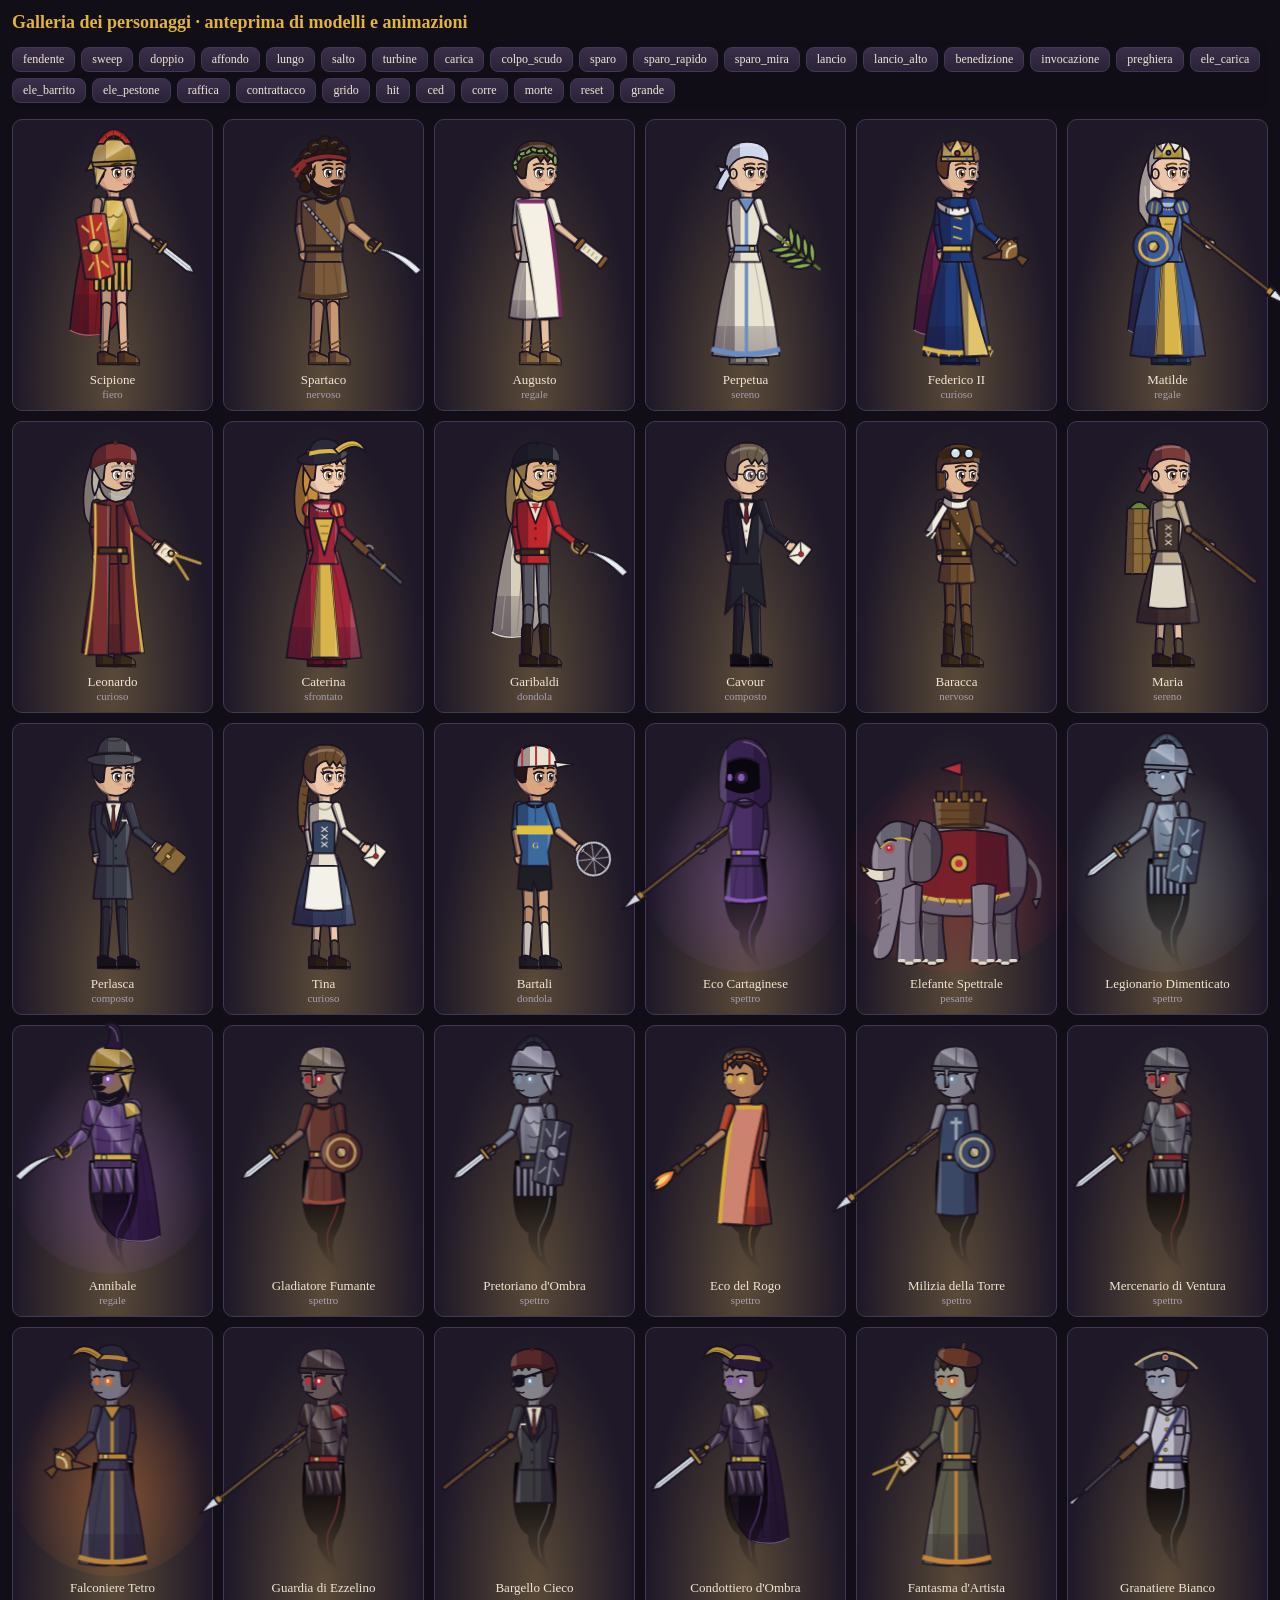
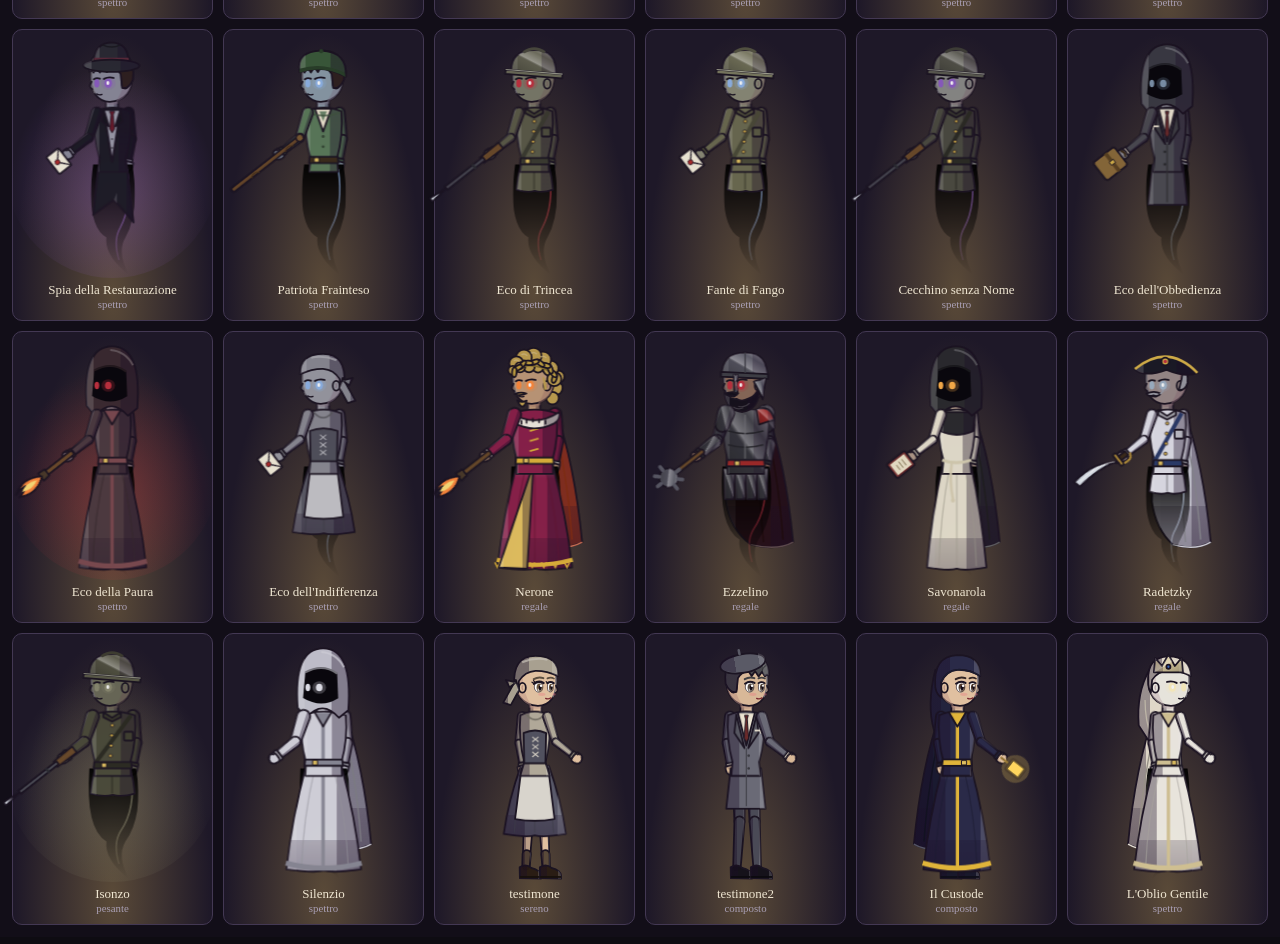
==== commit ecabda0d: "Modelli 2.0 (proporzioni, cel shading, gomiti e ginocchia), animazioni riscritte, nuova schermata di" ====
--- a/galleria.html
+++ b/galleria.html
@@ -20,21 +20,17 @@
 </style>
 </head>
 <body>
-<svg width="0" height="0" style="position:absolute" aria-hidden="true"><defs>
-  <linearGradient id="gOmbra" x1="0" y1="0" x2="1" y2="0"><stop offset="0" stop-color="#000" stop-opacity="0"/><stop offset=".5" stop-color="#000" stop-opacity="0"/><stop offset="1" stop-color="#000" stop-opacity=".42"/></linearGradient>
-  <linearGradient id="gVert" x1="0" y1="0" x2="0" y2="1"><stop offset="0" stop-color="#fff" stop-opacity=".2"/><stop offset=".35" stop-color="#fff" stop-opacity="0"/><stop offset="1" stop-color="#000" stop-opacity=".34"/></linearGradient>
-  <radialGradient id="gTesta" cx=".36" cy=".28" r=".85"><stop offset="0" stop-color="#fff" stop-opacity=".3"/><stop offset=".5" stop-color="#fff" stop-opacity="0"/><stop offset="1" stop-color="#000" stop-opacity=".36"/></radialGradient>
-</defs></svg>
 <h1>Galleria dei personaggi · anteprima di modelli e animazioni</h1>
 <div class="barra-g" id="barra"></div>
 <div class="griglia" id="griglia"></div>
 <script src="data.js"></script>
 <script src="art.js"></script>
+<script src="data_nemici.js"></script>
 <script>
   const E = window.Echi, A = E.Arte, g = document.getElementById('griglia'), b = document.getElementById('barra');
   const figs = [];
   Object.keys(E.ARTE).forEach(id => {
-    const d = E.VOCI[id] || E.NEMICI[id];
+    const d = E.VOCI[id] || E.NEMICI[id] || (E.ATTORI && E.ATTORI[id]) || { breve: id };
     const c = document.createElement('div'); c.className = 'cella' + (E.NEMICI[id] ? ' nem' : '');
     const f = A.figura(id); c.appendChild(f); figs.push(f);
     const n = document.createElement('div'); n.className = 'n'; n.innerHTML = (d.breve || d.nome) + '<small>' + (E.ARTE[id].idle || '') + '</small>'; c.appendChild(n);
--- a/style.css
+++ b/style.css
@@ -8,14 +8,17 @@
   --testo: #efe6d2; --testo2: #a99fb4; --oro: #e0b43a; --oro2: #a47f1c;
   --rosso: #d2455a; --verde: #5ec28a; --blu: #6aa8ff; --viola: #a97be0;
   --bordo: #433853; --ombra: 0 6px 24px rgba(0, 0, 0, .55);
-  --font: "Palatino Linotype", Palatino, "Book Antiqua", Georgia, serif;
+  --font: "EB Garamond", "Palatino Linotype", Palatino, "Book Antiqua", Georgia, serif;
+  --font-titolo: "Cinzel", "Trajan Pro", "Palatino Linotype", Georgia, serif;
+  --font-ui: "Alegreya Sans", "Segoe UI", "Trebuchet MS", system-ui, sans-serif;
+  --font-num: "Cinzel", Impact, "Arial Black", serif;
 }
 * { box-sizing: border-box; }
 html, body { margin: 0; height: 100%; background: var(--bg); color: var(--testo); font-family: var(--font); overflow: hidden; }
 button, select { font-family: inherit; }
 #app { position: relative; width: 100vw; height: 100vh; overflow: hidden;
   background: radial-gradient(ellipse at 50% 20%, #2a2038 0%, var(--bg) 70%); }
-#fx { position: fixed; inset: 0; width: 100%; height: 100%; pointer-events: none; z-index: 50; }
+#fx { position: fixed; inset: 0; width: 100%; height: 100%; pointer-events: none; z-index: 85; }
 
 .screen { position: absolute; inset: 0; display: none; flex-direction: column; }
 .screen.active { display: flex; }
@@ -70,142 +73,6 @@
   border: 2px solid color-mix(in srgb, var(--c) 70%, #fff); box-shadow: 0 0 14px color-mix(in srgb, var(--c) 60%, transparent); }
 .ritratto.grande { width: 84px; height: 84px; font-size: 40px; }
 
-/* ----- Battaglia ----- */
-#campo { flex: 1; display: flex; min-height: 0; padding: 6px 8px; gap: 6px; position: relative; }
-.colonna { width: 230px; display: flex; flex-direction: column; gap: 6px; justify-content: center; flex: none; }
-#stage { flex: 1; position: relative; min-width: 0; overflow: hidden; border-radius: 14px; border: 1px solid var(--bordo); background: #0a0810; --fh: 130px; }
-#stage-bg { position: absolute; inset: 0; } #stage-bg svg { width: 100%; height: 100%; display: block; }
-#turno-info { position: absolute; top: 4px; left: 0; right: 0; display: flex; gap: 16px; justify-content: center; font-size: 17px; color: var(--testo2); z-index: 3; text-shadow: 0 1px 3px #000; pointer-events: none; }
-#ardore { color: var(--oro); font-weight: bold; }
-#clash { position: absolute; top: 30px; left: 0; right: 0; display: flex; flex-direction: row; align-items: flex-start; justify-content: center; gap: 8px; pointer-events: none; opacity: 0; transition: opacity .2s; z-index: 5000; }
-#clash.on { opacity: 1; }
-.clash-lato { display: flex; flex-direction: column; align-items: center; gap: 3px; background: #000b; padding: 5px 10px; border-radius: 10px; border: 1px solid var(--bordo); min-width: 150px; }
-.clash-lato .nome { font-size: 12px; color: var(--testo2); white-space: nowrap; }
-.clash-lato .pot { font-size: 28px; font-weight: bold; min-height: 34px; text-shadow: 0 0 10px #000; }
-.clash-lato.vince { border-color: var(--oro); box-shadow: 0 0 22px rgba(224, 180, 58, .6); }
-.clash-lato.vince .pot { color: var(--oro); }
-.clash-lato.perde .pot { color: var(--testo2); }
-.clash-vs { font-size: 16px; font-weight: bold; color: var(--rosso); letter-spacing: .2em; text-shadow: 0 0 12px var(--rosso); align-self: center; }
-.monete { display: flex; gap: 6px; min-height: 46px; align-items: center; }
-
-/* Personaggi sul palcoscenico: .pg (posizione) > .pg-mov (spostamenti) > .fig (SVG o sprite) */
-.pg { position: absolute; width: calc(var(--fh) * var(--sc, 1) * .62); height: calc(var(--fh) * var(--sc, 1)); transform: translate(-50%, -100%); transition: left .5s, top .5s, opacity 1s; cursor: pointer; }
-.pg.quadrupede { width: calc(var(--fh) * var(--sc, 1) * 1.05); }
-.pg-mov { position: absolute; inset: 0; transition: transform .18s ease-out; }
-.pg .fig { position: absolute; inset: 0; }
-.pg.nemico .fig-in, .pg.nemico .fig .spr { transform: scaleX(-1); }
-.pg-ombra { position: absolute; left: 6%; right: 6%; bottom: -5px; height: 12px; border-radius: 50%; background: radial-gradient(#000c, #0000 72%); }
-.pg.sel .pg-ombra { box-shadow: 0 0 0 2px var(--oro), 0 0 14px var(--oro); background: radial-gradient(#ffd75e55, #0000 72%); }
-.pg.bersagliabile:hover .pg-ombra { box-shadow: 0 0 0 2px var(--rosso), 0 0 14px var(--rosso); }
-.pg.bersaglio-di-sel .pg-ombra { box-shadow: 0 0 0 2px var(--rosso); }
-.pg.morto { opacity: 0; pointer-events: none; }
-.pg-tag { position: absolute; left: 50%; top: -14px; transform: translateX(-50%); font-size: 10px; padding: 0 6px; border-radius: 8px; background: var(--rosso); color: #fff; font-weight: bold; white-space: nowrap; animation: pop .3s; pointer-events: none; }
-.pg-tag.panico { background: #6a2fb0; } .pg-tag.esaltazione { background: var(--oro2); }
-.det-fig { height: 190px; display: flex; justify-content: center; margin-bottom: 8px; }
-.det-fig .fig { position: relative; height: 100%; width: auto; aspect-ratio: 120 / 200; }
-
-/* Monete 3D in CSS */
-.moneta { width: 44px; height: 44px; perspective: 260px; }
-.moneta .m3d { position: relative; width: 100%; height: 100%; transform-style: preserve-3d; transform: rotateX(0deg); }
-.moneta .m3d > div { position: absolute; inset: 0; border-radius: 50%; }
-.moneta .rim { background: #7a5a12; }
-.moneta .rim:nth-child(1) { transform: translateZ(-2px); } .moneta .rim:nth-child(2) { transform: translateZ(-1px); background: #926d16; }
-.moneta .rim:nth-child(3) { transform: translateZ(0px); background: #a47f1c; } .moneta .rim:nth-child(4) { transform: translateZ(1px); background: #926d16; }
-.moneta .testa, .moneta .croce { backface-visibility: hidden; display: grid; place-items: center; font-size: 22px; font-weight: bold; border: 3px solid #fff3; }
-.moneta .testa { transform: translateZ(2px); color: #5a3d00; background: radial-gradient(circle at 35% 30%, #fff1b3, #e0b43a 55%, #a47f1c); }
-.moneta .croce { transform: rotateX(180deg) translateZ(2px); color: #2c2a33; background: radial-gradient(circle at 35% 30%, #d8d6e0, #8d8a99 55%, #55525f); }
-.moneta.lancio .m3d { animation: lancio .9s cubic-bezier(.3, .6, .4, 1) forwards; }
-.moneta.lancio.esito-croce .m3d { --fin: 1620deg; }
-.moneta.lancio.esito-testa .m3d { --fin: 1440deg; }
-@keyframes lancio {
-  0% { transform: translateY(0) rotateX(0deg) scale(1); }
-  45% { transform: translateY(-34px) rotateX(calc(var(--fin) * .55)) scale(1.25); }
-  100% { transform: translateY(0) rotateX(var(--fin)) scale(1); }
-}
-.moneta.fissa .m3d { transform: rotateX(0deg); }
-.moneta.fissa.esito-croce .m3d { transform: rotateX(180deg); }
-.moneta.piccola { width: 30px; height: 30px; }
-.moneta.piccola .testa, .moneta.piccola .croce { font-size: 14px; }
-.moneta.persa { animation: spezza .6s ease-out forwards; }
-@keyframes spezza { 0% { filter: brightness(2); transform: scale(1.3); } 40% { transform: scale(1.1) rotate(8deg); } 100% { filter: grayscale(1) brightness(.5); opacity: .28; transform: scale(.8) rotate(-12deg); } }
-.moneta.ignorata { animation: scudo .6s; }
-@keyframes scudo { 50% { filter: drop-shadow(0 0 12px var(--blu)); } }
-
-/* Carte unità */
-.unit { position: relative; display: grid; grid-template-columns: 64px 1fr; gap: 8px; align-items: center; padding: 8px 10px;
-  background: linear-gradient(var(--carta2), var(--carta)); border: 2px solid var(--bordo); border-radius: 12px; cursor: pointer;
-  transition: border-color .15s, box-shadow .15s, opacity .4s, filter .4s; min-height: 0; flex: 1; max-height: 128px; }
-.unit.sel { border-color: var(--oro); box-shadow: 0 0 16px rgba(224, 180, 58, .5); }
-.unit.bersagliabile:hover { border-color: var(--rosso); box-shadow: 0 0 16px rgba(210, 69, 90, .6); }
-.unit.bersaglio-di-sel { border-color: var(--rosso); }
-.unit.morto { opacity: .25; filter: grayscale(1); pointer-events: none; }
-.unit.ced .ritratto { filter: grayscale(.7) brightness(.8); animation: stordito .6s infinite alternate; }
-@keyframes stordito { to { transform: rotate(6deg) translateY(2px); } }
-.unit .ritratto { animation: idle 3s ease-in-out infinite; }
-@keyframes idle { 50% { transform: translateY(-3px) scale(1.02); } }
-.unit .info { min-width: 0; display: flex; flex-direction: column; gap: 3px; }
-.unit .nome { font-size: 14px; font-weight: bold; white-space: nowrap; overflow: hidden; text-overflow: ellipsis; }
-.unit .nome .aff { margin-right: 4px; }
-.barra-pv { position: relative; height: 12px; background: #000a; border-radius: 6px; overflow: hidden; border: 1px solid #0008; }
-.barra-pv .ritardo { position: absolute; inset: 0 auto 0 0; background: #fff; opacity: .85; transition: width .7s .35s; }
-.barra-pv .pieno { position: absolute; inset: 0 auto 0 0; background: linear-gradient(#e0555e, #a62a38); transition: width .25s; }
-.barra-pv .num { position: absolute; inset: 0; text-align: center; font-size: 10px; line-height: 12px; color: #fff; text-shadow: 0 1px 2px #000; z-index: 2; }
-.unit.alleato .barra-pv .pieno { background: linear-gradient(#5ec28a, #2f8a5a); }
-.barra-sanita { position: relative; height: 7px; background: #000a; border-radius: 4px; overflow: hidden; }
-.barra-sanita::after { content: ""; position: absolute; left: 50%; top: 0; bottom: 0; width: 1px; background: #fff6; }
-.barra-sanita .riempi { position: absolute; top: 0; bottom: 0; transition: all .3s; }
-.barra-sanita .num { position: absolute; right: 4px; top: -2px; font-size: 9px; color: #fffc; }
-.chips { display: flex; flex-wrap: wrap; gap: 3px; min-height: 18px; }
-.chip { font-size: 11px; padding: 0 5px; border-radius: 9px; background: #000a; border: 1px solid currentColor; line-height: 16px; animation: pop .35s; }
-@keyframes pop { 0% { transform: scale(2); } 100% { transform: scale(1); } }
-.dadi { position: absolute; top: -9px; right: 8px; display: flex; gap: 3px; }
-.dado { background: var(--oro); color: #2a1c00; font-weight: bold; font-size: 13px; width: 24px; height: 24px; border-radius: 6px; display: grid; place-items: center;
-  box-shadow: 0 2px 6px #000a; transform: rotate(-6deg); }
-.dado.rolla { animation: rolla .5s; }
-@keyframes rolla { 0% { transform: rotate(360deg) scale(.3); } 100% { transform: rotate(-6deg) scale(1); } }
-.intenzione { font-size: 11px; color: #ffb3bd; background: #3a1018; border: 1px solid #8a2a3a; padding: 1px 6px; border-radius: 6px; margin-top: 2px; white-space: nowrap; overflow: hidden; text-overflow: ellipsis; }
-.intenzione.alleata { color: #bfe8cf; background: #10301e; border-color: #2a7a4c; }
-.unit .tag { position: absolute; left: 8px; top: -9px; font-size: 11px; padding: 0 8px; border-radius: 8px; background: var(--rosso); color: #fff; font-weight: bold; animation: pop .3s; }
-.unit .tag.panico { background: #6a2fb0; }
-
-/* Pannello comandi */
-#pannello { flex: none; display: grid; grid-template-columns: minmax(0, 1fr) 200px; grid-template-rows: auto 86px; gap: 6px 10px; padding: 8px 12px; background: var(--bg2); border-top: 1px solid var(--bordo); }
-#skills { display: grid; grid-template-columns: repeat(3, minmax(0, 1fr)); gap: 8px; }
-.skill-btn { text-align: left; background: var(--carta); border: 2px solid var(--bordo); border-radius: 10px; padding: 8px 10px; cursor: pointer; color: var(--testo); min-width: 0; }
-.skill-btn:hover:not(:disabled) { border-color: var(--oro2); }
-.skill-btn.sel { border-color: var(--oro); background: var(--carta2); box-shadow: 0 0 12px rgba(224, 180, 58, .35); }
-.skill-btn:disabled { opacity: .4; cursor: not-allowed; }
-.skill-btn .t { display: flex; justify-content: space-between; gap: 8px; font-weight: bold; font-size: 14px; }
-.skill-btn .costo { color: var(--oro); white-space: nowrap; }
-.skill-btn .num { font-size: 12px; color: var(--testo2); margin: 2px 0; display: flex; align-items: center; gap: 6px; flex-wrap: wrap; }
-.skill-btn .d { font-size: 11px; color: var(--testo2); line-height: 1.25; max-height: 40px; overflow: hidden; }
-.skill-btn .rel { font-size: 11px; font-weight: bold; }
-.rel.vant { color: var(--verde); } .rel.svant { color: var(--rosso); }
-#comandi { display: flex; flex-direction: column; gap: 6px; justify-content: space-between; }
-#comandi .vel { display: flex; gap: 4px; }
-#comandi .vel .btn { flex: 1; padding: 4px; }
-#btn-esegui { width: 100%; }
-#log { grid-column: 1 / 3; overflow-y: auto; font-size: 12px; color: var(--testo2); background: #0006; border-radius: 8px; padding: 6px 10px; line-height: 1.5; }
-#log div:last-child { color: var(--testo); }
-#log .imp { color: var(--oro); }
-
-/* Numeri di danno */
-.num-fly { position: fixed; z-index: 60; pointer-events: none; font-weight: bold; font-size: 28px; color: #fff; text-shadow: 0 0 6px #000, 0 2px 0 #000, 0 0 14px var(--rosso);
-  animation: fly 1.1s ease-out forwards; transform: translate(-50%, -50%); white-space: nowrap; }
-.num-fly.vant { color: #ffe27a; font-size: 38px; text-shadow: 0 0 8px #000, 0 0 20px var(--oro); }
-.num-fly.svant { color: #aaa; font-size: 22px; }
-.num-fly.cura { color: var(--verde); text-shadow: 0 0 6px #000, 0 0 14px var(--verde); }
-.num-fly.sanita { color: var(--blu); font-size: 18px; text-shadow: 0 0 6px #000; }
-.num-fly.sanita.neg { color: var(--viola); }
-.num-fly.stato { font-size: 16px; text-shadow: 0 0 6px #000; }
-.num-fly.assorbi { color: #b9d4ff; font-size: 20px; }
-.num-fly.testo { font-size: 20px; color: var(--oro); }
-@keyframes fly { 0% { opacity: 0; margin-top: 10px; scale: .5; } 15% { opacity: 1; scale: 1.2; } 100% { opacity: 0; margin-top: -60px; scale: 1; } }
-
-/* Banner e overlay */
-.banner { position: fixed; left: 0; right: 0; top: 38%; text-align: center; z-index: 70; pointer-events: none; font-size: clamp(26px, 5vw, 54px); font-weight: bold;
-  letter-spacing: .15em; color: var(--oro); text-shadow: 0 0 24px #000, 0 0 12px var(--oro2); animation: banner 1.6s ease-out forwards; }
-@keyframes banner { 0% { opacity: 0; transform: scale(2); } 15% { opacity: 1; transform: scale(1); } 80% { opacity: 1; } 100% { opacity: 0; transform: translateY(-20px); } }
 .overlay { position: absolute; inset: 0; background: #000b; display: none; align-items: center; justify-content: center; z-index: 80; flex-direction: column; gap: 14px; padding: 16px; }
 .overlay.on { display: flex; }
 .overlay h2 { font-size: 46px; margin: 0; color: var(--oro); letter-spacing: .12em; }
@@ -222,45 +89,18 @@
  * LAYOUT COMPATTO: telefono in orizzontale (altezza ≤ 520px)
  * ========================================================================== */
 @media (max-height: 520px) {
-  .colonna { width: 152px; gap: 3px; }
-  #campo { padding: 3px 4px; gap: 4px; }
-  .unit { grid-template-columns: 34px 1fr; gap: 5px; padding: 3px 6px; border-radius: 8px; border-width: 1px; max-height: none; }
   .ritratto { width: 34px; height: 34px; font-size: 16px; border-width: 1px; }
-  .unit .nome { font-size: 11px; }
-  .barra-pv { height: 9px; } .barra-pv .num { font-size: 8px; line-height: 9px; }
-  .barra-sanita { height: 4px; } .barra-sanita .num { display: none; }
-  .chips { min-height: 10px; } .chip { font-size: 9px; line-height: 12px; padding: 0 3px; }
-  .intenzione { font-size: 9px; padding: 0 4px; }
-  .dadi { top: -6px; right: 4px; } .dado { width: 16px; height: 16px; font-size: 10px; border-radius: 4px; }
-  .unit .tag { font-size: 8px; top: -6px; padding: 0 5px; }
-  #turno-info { font-size: 12px; top: 2px; }
-  #clash { top: 20px; gap: 4px; }
-  .clash-lato { min-width: 96px; padding: 2px 6px; gap: 1px; } .clash-lato .nome { font-size: 9px; max-width: 120px; overflow: hidden; text-overflow: ellipsis; }
-  .clash-lato .pot { font-size: 18px; min-height: 22px; } .monete { min-height: 30px; gap: 3px; }
-  .moneta { width: 27px; height: 27px; } .moneta .testa, .moneta .croce { font-size: 13px; border-width: 2px; }
-  .clash-vs { font-size: 10px; }
-  #pannello { grid-template-columns: minmax(0, 1fr) 128px; grid-template-rows: auto; padding: 4px 6px; gap: 4px 6px; }
-  #log { display: none; }
-  #skills { gap: 4px; }
-  .skill-btn { padding: 3px 6px; border-width: 1px; border-radius: 7px; }
-  .skill-btn .t { font-size: 11px; } .skill-btn .num { font-size: 9px; margin: 0; gap: 3px; } .skill-btn .d { display: none; } .skill-btn .rel { font-size: 9px; }
-  #comandi { gap: 3px; } #comandi .vel .btn { padding: 2px 0; font-size: 11px; }
-  #btn-esegui { font-size: 14px; padding: 5px 4px; } #btn-audio { display: none; } #btn-affondo { padding: 3px; font-size: 12px; }
   .btn.piccolo { padding: 3px 8px; font-size: 11px; }
-  .num-fly { font-size: 20px !important; } .num-fly.vant { font-size: 26px !important; } .num-fly.stato, .num-fly.sanita, .num-fly.assorbi { font-size: 12px !important; }
-  .banner { font-size: 24px; top: 30%; }
   .overlay h2 { font-size: 30px; }
   .titolo h1 { font-size: 40px; } #scr-menu { gap: 12px; } .menu-btns { min-width: 220px; gap: 5px; } .menu-btns .btn { padding: 6px 12px; font-size: 14px; }
   .barra { padding: 3px 10px; gap: 8px; } .barra h2 { font-size: 15px; } .barra .btn { padding: 4px 10px; font-size: 13px; }
   .sq-griglia { grid-template-columns: repeat(auto-fill, minmax(92px, 1fr)); gap: 6px; padding: 6px; }
   .sq-card { padding: 4px; } .sq-card .ritratto { width: 40px; height: 40px; } .sq-card .n { font-size: 11px; } .sq-card .m { font-size: 9px; } .sq-card .stelle { font-size: 9px; }
   .sq-dettaglio { width: 38%; font-size: 11px; padding: 8px; } .sq-dettaglio .skill-box { padding: 4px 6px; margin: 4px 0; }
-  .det-fig { height: 110px; }
   .pannello-modale { padding: 10px 14px; max-height: 96%; font-size: 12px; }
   .opz-riga { margin: 5px 0; }
   .tab-aff td, .tab-aff th { padding: 2px 6px; font-size: 11px; }
 }
-@media (max-height: 520px) and (max-width: 760px) { .colonna { width: 124px; } .unit .nome { font-size: 10px; } .clash-lato { min-width: 80px; } }
 /* Schermi alti ma stretti (telefono in verticale): chiede di ruotare */
 #ruota { display: none; position: fixed; inset: 0; z-index: 9999; background: var(--bg); flex-direction: column; align-items: center; justify-content: center; gap: 18px; text-align: center; padding: 30px; font-size: 18px; color: var(--oro); }
 #ruota .tel { font-size: 64px; animation: ruota 2.4s ease-in-out infinite; }
@@ -268,127 +108,184 @@
 @media (orientation: portrait) and (max-width: 720px) { #ruota { display: flex; } }
 
 /* ============================================================================
- * REVISIONE VISIVA — arena, profondità, effetti, HUD
- * (Questa sezione sovrascrive le regole precedenti dove necessario.)
- * ========================================================================== */
-html, body, #app { height: 100%; }
-#app { height: 100dvh; }
-#stage { background: #07050b; --sabbia1: #b89a6a; --sabbia2: #7a5f3e; --sabbia3: #3a2c20; --bordo-arena: #d9b44a; --orizzonte: #7a3a4a; border-radius: 16px; box-shadow: inset 0 0 0 1px #ffffff10, 0 8px 30px #000a; }
-#cam { position: absolute; inset: 0; transform-origin: 0 0; transition: transform .35s cubic-bezier(.3, .7, .3, 1); will-change: transform; }
-#stage-bg { position: absolute; left: 0; right: 0; top: 0; height: 46%; }
-#stage-bg svg { width: 100%; height: 100%; display: block; }
-#stage-floor { position: absolute; inset: 0; background: linear-gradient(180deg, #0000 38%, color-mix(in srgb, var(--sabbia3) 55%, #000) 45%, var(--sabbia3) 100%); }
-#stage-floor::before { content: ""; position: absolute; left: 0; right: 0; top: 36%; height: 14%; background: linear-gradient(180deg, #0000, color-mix(in srgb, var(--orizzonte) 38%, transparent), #0000); filter: blur(6px); }
-.arena-disco { position: absolute; left: 3%; right: 3%; top: 46%; bottom: 2%; border-radius: 50%;
-  background: radial-gradient(ellipse at 50% 38%, var(--sabbia1) 0%, var(--sabbia2) 60%, var(--sabbia3) 100%);
-  box-shadow: 0 0 0 3px var(--bordo-arena), 0 0 0 8px #0007, 0 14px 44px 4px #000b, inset 0 0 46px 8px #000a; }
-.arena-disco::before { content: ""; position: absolute; inset: 10% 8%; border-radius: 50%; border: 2px solid #ffffff1c; box-shadow: inset 0 0 0 9px #0000000d, 0 0 0 9px #0000000d;
-  background: repeating-conic-gradient(#ffffff08 0 4deg, #0000 4deg 8deg); }
-.arena-disco::after { content: ""; position: absolute; left: 50%; top: 5%; bottom: 5%; width: 2px; background: linear-gradient(#0000, #ffffff22, #0000); }
-#luce { position: absolute; inset: 0; pointer-events: none; z-index: 4; mix-blend-mode: screen;
-  background: radial-gradient(ellipse 55% 45% at 50% 70%, #ffe6b422, #0000 70%), linear-gradient(105deg, #fff0 30%, #ffe9c014 42%, #fff0 55%); animation: luce 7s ease-in-out infinite alternate; }
-@keyframes luce { to { opacity: .55; transform: translateX(14px); } }
-#vignetta { position: absolute; inset: 0; pointer-events: none; z-index: 5; background: radial-gradient(ellipse at 50% 58%, #0000 52%, #000000b0 100%); border-radius: 16px; }
-#stage.clashing .pg:not(.in-clash) { filter: brightness(.38) saturate(.6); }
-#stage.clashing #stage-floor, #stage.clashing #stage-bg { filter: brightness(.7); }
-.pg { transition: left .5s, top .5s, opacity 1s, filter .3s; }
-.pg-ombra { left: 3%; right: 3%; bottom: calc(var(--fh) * var(--sc, 1) * -.045); height: calc(var(--fh) * var(--sc, 1) * .1); background: radial-gradient(ellipse, #000d 0%, #0007 45%, #0000 72%); box-shadow: none !important; }
-.pg.sel .pg-ombra, .pg.bersagliabile:hover .pg-ombra, .pg.bersaglio-di-sel .pg-ombra { box-shadow: none !important; background: radial-gradient(ellipse, #000d 0%, #0007 45%, #0000 72%); }
-.pg::after { content: ""; position: absolute; left: -14%; right: -14%; bottom: calc(var(--fh) * var(--sc, 1) * -.085); height: calc(var(--fh) * var(--sc, 1) * .17); border-radius: 50%; border: 2px solid transparent; pointer-events: none; }
-.pg.sel::after { border-color: var(--oro); box-shadow: 0 0 14px var(--oro), inset 0 0 12px #ffd75e66; animation: anello 1.1s ease-in-out infinite; }
-.pg.bersaglio-di-sel::after, .pg.bersagliabile:hover::after { border-color: var(--rosso); box-shadow: 0 0 14px var(--rosso), inset 0 0 12px #d2455a66; animation: anello 1.1s ease-in-out infinite; }
-@keyframes anello { 50% { transform: scale(1.1); opacity: .65; } }
-.pg.sel::before, .pg.bersaglio-di-sel::before { content: "▼"; position: absolute; left: 50%; top: -30px; transform: translateX(-50%); font-size: 16px; color: var(--oro); text-shadow: 0 0 8px #000, 0 0 10px currentColor; animation: rimbalzo .8s ease-in-out infinite; pointer-events: none; z-index: 3; }
-.pg.bersaglio-di-sel::before { color: var(--rosso); }
-@keyframes rimbalzo { 50% { transform: translate(-50%, 6px); } }
-.pg-tag { top: auto; bottom: calc(var(--fh) * var(--sc, 1) * -.2); }
-.pg-hp { position: absolute; left: 14%; right: 14%; top: -9px; height: 5px; background: #000b; border-radius: 3px; border: 1px solid #000a; overflow: hidden; transition: opacity .6s; pointer-events: none; }
-.pg-hp i { display: block; height: 100%; width: 100%; transition: width .3s; }
-.pg-aure { position: absolute; inset: 0; pointer-events: none; }
-.aura { position: absolute; }
-.aura-splendore { inset: -6% -22% -2%; border-radius: 50%; background: radial-gradient(ellipse at 50% 58%, #ffd75e66, #ffd75e00 66%); animation: pulsa 1.6s ease-in-out infinite; }
-.aura-voto { left: 26%; right: 26%; top: -8%; height: 11%; border: 3px solid #cfe6ff; border-radius: 50%; box-shadow: 0 0 12px #b9d4ff, inset 0 0 8px #b9d4ff; animation: fluttua 2s ease-in-out infinite; }
-.aura-formazione { inset: -4% -20% 2%; border: 2px solid #b4c4d566; border-radius: 50%; background: radial-gradient(ellipse at 50% 55%, #0000 52%, #9fb3c833 78%, #b4c4d566 100%); animation: pulsa 2.4s ease-in-out infinite; }
-.aura-bruciatura { inset: 56% -6% -3%; border-radius: 50%; background: radial-gradient(ellipse at 50% 100%, #ff8a3daa, #ff8a3d00 70%); animation: pulsa .5s ease-in-out infinite alternate; }
-.aura-sanguinamento { inset: 10% 0 0; border-radius: 40%; box-shadow: inset 0 -14px 20px #c0303f44; }
-.aura-marchio { left: 38%; right: 38%; top: -12%; height: 16%; display: grid; place-items: center; }
-.aura-marchio b { font-size: calc(var(--fh) * var(--sc, 1) * .17); color: #b58cf0; text-shadow: 0 0 10px #a97be0; animation: gira 3s linear infinite; }
-@keyframes pulsa { 50% { opacity: .55; transform: scale(1.05); } }
-@keyframes fluttua { 50% { transform: translateY(-4px); } }
-@keyframes gira { to { transform: rotate(360deg); } }
-
-/* Numeri di danno */
-.num-fly { font-family: Impact, "Arial Black", "Trebuchet MS", sans-serif; letter-spacing: .03em; -webkit-text-stroke: 3px #000; paint-order: stroke fill; text-shadow: 0 3px 0 #0008, 0 0 16px var(--rosso);
-  animation: fly2 1.15s cubic-bezier(.2, .7, .3, 1) forwards !important; transform: translate(-50%, -50%); }
-.num-fly.vant { text-shadow: 0 3px 0 #0008, 0 0 24px var(--oro); }
-.num-fly.stato, .num-fly.sanita, .num-fly.assorbi, .num-fly.testo { -webkit-text-stroke: 2px #000; font-family: var(--font); font-weight: bold; }
-@keyframes fly2 { 0% { opacity: 0; transform: translate(-50%, -50%) scale(.2); } 10% { opacity: 1; transform: translate(calc(-50% + var(--dx) * .15), calc(-50% - 14px)) scale(1.7); }
-  30% { transform: translate(calc(-50% + var(--dx) * .5), calc(-50% - 62px)) scale(1.05); } 62% { opacity: 1; transform: translate(calc(-50% + var(--dx) * .8), calc(-50% - 52px)) scale(1); }
-  100% { opacity: 0; transform: translate(calc(-50% + var(--dx)), calc(-50% - 20px)) scale(.9); } }
-
-/* Barra superiore: turno + Ardore a gemme */
-#turno-info { top: 6px; gap: 14px; align-items: center; font-size: 13px; }
-#turno-n { background: #000a; border: 1px solid var(--bordo); border-radius: 999px; padding: 2px 14px; letter-spacing: .12em; text-transform: uppercase; color: var(--testo); }
-#ardore { display: flex; align-items: center; gap: 5px; background: #000a; border: 1px solid var(--bordo); border-radius: 999px; padding: 3px 12px; color: var(--oro); }
-#ardore .lab { font-size: 11px; letter-spacing: .14em; text-transform: uppercase; color: var(--testo2); margin-right: 3px; }
-#ardore .n { font-weight: bold; margin-left: 4px; min-width: 18px; }
-.gem { width: 9px; height: 9px; transform: rotate(45deg); border-radius: 2px; border: 1px solid #000a; background: #1a1522; display: inline-block; margin: 0 1px; }
-.gem.on { background: linear-gradient(135deg, #fff3c4, #e0b43a 55%, #a47f1c); box-shadow: 0 0 8px #e0b43aaa; }
-.gem.pend { background: linear-gradient(135deg, #fff3c4, #e0b43a); opacity: .4; animation: lampeggia .7s infinite alternate; }
-@keyframes lampeggia { to { opacity: .15; } }
-
-/* Targhette HUD */
-.unit { --ac: #888; background: linear-gradient(100deg, color-mix(in srgb, var(--ac) 20%, #2a2236), #1e1828 70%); border: 1px solid #ffffff14; border-left: 4px solid var(--ac); box-shadow: 0 4px 14px #0008, inset 0 1px 0 #ffffff12; }
-.unit.sel { border-color: var(--oro); border-left-color: var(--oro); box-shadow: 0 0 0 1px var(--oro), 0 0 18px #e0b43a66, 0 4px 14px #0008; }
-.unit.nemico { border-left: 1px solid #ffffff14; border-right: 4px solid var(--ac); background: linear-gradient(260deg, color-mix(in srgb, var(--ac) 20%, #2a2236), #1e1828 70%); }
-.unit.nemico.sel, .unit.nemico.bersaglio-di-sel { border-right-color: var(--rosso); }
-.unit .nome { text-shadow: 0 1px 2px #000; }
-.barra-pv { border-radius: 4px; box-shadow: inset 0 1px 3px #000c; background: #0009; }
-.barra-pv::after { content: ""; position: absolute; inset: 0; background: repeating-linear-gradient(90deg, #0000 0 calc(10% - 1px), #00000055 calc(10% - 1px) 10%); pointer-events: none; z-index: 1; }
-.barra-pv .pieno { box-shadow: inset 0 3px 3px #ffffff40; }
-.ritratto.busto { border-width: 2px; }
-
-/* Pulsanti skill */
-.skill-btn { --ac: #888; border: 1px solid #ffffff1c; border-left: 4px solid var(--ac); background: linear-gradient(180deg, #2e2540, #211a2e); box-shadow: 0 3px 10px #0008, inset 0 1px 0 #ffffff14; transition: transform .1s, box-shadow .15s, border-color .15s; }
-.skill-btn:hover:not(:disabled) { transform: translateY(-2px); box-shadow: 0 6px 16px #000a, 0 0 14px color-mix(in srgb, var(--ac) 50%, transparent); }
-.skill-btn.sel { border-color: var(--oro); border-left-color: var(--oro); background: linear-gradient(180deg, #4a3a20, #2e2418); box-shadow: 0 0 0 1px var(--oro), 0 0 18px #e0b43a55; }
-.skill-btn .costo { background: radial-gradient(circle at 35% 30%, #fff3c4, #e0b43a 60%, #8a6a14); color: #2a1c00; border-radius: 999px; padding: 0 8px; font-size: 12px; box-shadow: 0 0 8px #e0b43a66; }
-.skill-btn .pips { color: var(--oro); letter-spacing: 1px; text-shadow: 0 0 6px #e0b43a88; }
-.btn.grande { background: linear-gradient(#7a5c1a, #4a3810); box-shadow: 0 4px 14px #000a, inset 0 1px 0 #ffe9a866; }
-#btn-esegui:not(:disabled) { animation: invita 1.8s ease-in-out infinite; }
-@keyframes invita { 50% { box-shadow: 0 4px 14px #000a, 0 0 22px #e0b43a99, inset 0 1px 0 #ffe9a866; } }
-
-/* Pannello clash */
-.clash-lato { --ac: var(--oro); background: linear-gradient(180deg, #1c1528f2, #0b0810f2); border: 1px solid color-mix(in srgb, var(--ac) 60%, #000); box-shadow: 0 6px 20px #000c, inset 0 1px 0 #ffffff14; backdrop-filter: blur(2px); }
-.clash-lato .nome { color: color-mix(in srgb, var(--ac) 70%, #fff); font-weight: bold; letter-spacing: .04em; }
-.clash-vs { font-size: 20px; color: #fff; text-shadow: 0 0 14px var(--rosso), 0 0 4px var(--rosso); font-style: italic; }
-.moneta .testa { box-shadow: inset 0 0 8px #fff8, 0 0 10px #e0b43a99; }
-
-/* Cut-in delle skill culmine */
-.cutin { position: fixed; inset: 0; z-index: 90; pointer-events: none; overflow: hidden; animation: cutbg var(--d, 1s) ease both; }
-@keyframes cutbg { 0% { background: #0000; } 12%, 80% { background: #000a; } 100% { background: #0000; } }
-.cutin .banda { position: absolute; left: -10%; right: -10%; top: 50%; height: 44%; transform: translateY(-50%) skewY(-4deg); overflow: hidden;
-  background: linear-gradient(90deg, #0b0810, color-mix(in srgb, var(--ac) 45%, #0b0810) 55%, #0b0810); border-block: 3px solid var(--ac); box-shadow: 0 0 50px var(--ac); animation: bandain var(--d, 1s) cubic-bezier(.2, .8, .2, 1) both; }
-@keyframes bandain { 0% { transform: translateY(-50%) skewY(-4deg) scaleX(0); opacity: 1; } 14%, 84% { transform: translateY(-50%) skewY(-4deg) scaleX(1); opacity: 1; } 100% { transform: translateY(-50%) skewY(-4deg) scaleX(1); opacity: 0; } }
-.cutin .strisce { position: absolute; inset: 0; background: repeating-linear-gradient(100deg, #0000 0 22px, #ffffff0f 22px 30px); animation: scorri .5s linear infinite; }
-@keyframes scorri { to { background-position: 60px 0; } }
-.cutin .ritratto.cut { position: absolute; left: 14%; top: 50%; width: min(36vh, 210px); height: min(36vh, 210px); border-radius: 16px; transform: translateY(-50%) rotate(-3deg); border: 3px solid var(--ac); box-shadow: 0 0 30px var(--ac), 0 10px 30px #000c; animation: ritin var(--d, 1s) cubic-bezier(.2, .9, .2, 1) both; }
-@keyframes ritin { 0% { transform: translate(-90vw, -50%) rotate(-3deg); opacity: 1; } 22%, 84% { transform: translate(0, -50%) rotate(-3deg); opacity: 1; } 100% { transform: translate(8vw, -50%) rotate(-3deg); opacity: 0; } }
-.cut-aff { position: absolute; right: 4%; top: 50%; --ty: -50%; font-size: min(30vh, 220px); line-height: 1; color: var(--ac); opacity: .22; text-shadow: 0 0 30px var(--ac); animation: nomein var(--d, 1s) ease both; }
-.cut-nome { position: absolute; left: 40%; right: 6%; top: 50%; transform: translateY(-58%); font-size: clamp(22px, 7vh, 58px); font-style: italic; font-weight: bold; letter-spacing: .05em; color: #fff;
-  text-shadow: 0 0 22px var(--ac), 0 3px 0 #000; animation: nomein var(--d, 1s) cubic-bezier(.2, .9, .2, 1) both; }
-.cut-chi { position: absolute; left: 40%; top: 50%; transform: translateY(-190%); font-size: clamp(11px, 2.6vh, 20px); letter-spacing: .3em; text-transform: uppercase; color: var(--ac); animation: nomein var(--d, 1s) ease both; }
-@keyframes nomein { 0% { opacity: 0; transform: translate(60vw, var(--ty, -58%)); } 24%, 84% { opacity: var(--op, 1); transform: translate(0, var(--ty, -58%)); } 100% { opacity: 0; transform: translate(-6vw, var(--ty, -58%)); } }
-.cut-aff { --op: .22; }
-.cut-chi { --ty: -190%; }
-
-/* Figura grande nel dettaglio squadra */
-.det-fig .fig { aspect-ratio: 120 / 190; }
-
+ * TUTORIAL, MANUALE, SUGGERIMENTI
+ * ========================================================================== */
+.tut { position: fixed; inset: 0; z-index: 150; pointer-events: none; display: none; }
+.tut.on { display: block; }
+.tut-blocco { position: absolute; inset: 0; pointer-events: none; }
+.tut.info .tut-blocco { pointer-events: auto; }
+.tut-spot { position: fixed; border-radius: 12px; border: 2px solid var(--oro); box-shadow: 0 0 0 100vmax #000000b8, 0 0 24px #e0b43a99; pointer-events: none; transition: left .25s, top .25s, width .25s, height .25s; animation: spot 1.6s ease-in-out infinite; }
+@keyframes spot { 50% { border-color: #fff3c4; } }
+.tut:not(.con-spot) .tut-blocco { background: #000000a8; }
+.tut-card { position: fixed; pointer-events: auto; background: linear-gradient(#2c2340, #1c1628); border: 1px solid var(--oro2); border-radius: 12px; padding: 12px 16px; box-shadow: 0 10px 40px #000c, 0 0 0 1px #000; font-size: 14px; line-height: 1.45; }
+.tut-titolo { color: var(--oro); font-weight: bold; font-size: 16px; margin-bottom: 4px; }
+.tut-testo b { color: #ffe9a8; }
+.tut-azioni { display: flex; gap: 8px; margin-top: 10px; justify-content: flex-end; flex-wrap: wrap; }
+.tut-salta { margin-right: auto; opacity: .75; }
+.tip { position: fixed; z-index: 300; background: #0c0912f2; border: 1px solid var(--oro2); border-radius: 8px; padding: 6px 10px; font-size: 12px; line-height: 1.4; max-width: 260px; pointer-events: none; opacity: 0; transition: opacity .12s; box-shadow: 0 6px 20px #000b; }
+.tip.on { opacity: 1; }
+#modale { z-index: 200; }
+.manuale .man-corpo { font-size: 14px; line-height: 1.5; min-height: 190px; }
+.manuale .man-corpo b { color: #ffe9a8; }
+.manuale ul { padding-left: 18px; } .manuale li { margin: 4px 0; }
+.man-nav { display: flex; align-items: center; justify-content: space-between; gap: 10px; margin-top: 8px; }
+.man-pag { color: var(--testo2); font-size: 12px; }
+.diag-svg { width: 230px; max-width: 100%; display: block; margin: 4px auto; }
+.primo-btn { display: flex; flex-direction: column; gap: 8px; margin-top: 10px; }
+@media (max-height: 520px) { .tut-card { font-size: 12px; padding: 8px 12px; } .tut-titolo { font-size: 14px; } .manuale .man-corpo { font-size: 12px; min-height: 120px; } .diag-svg { width: 170px; } }
+
+/* Pausa, risultati, schermata squadra */
+.menu-pausa { display: flex; flex-direction: column; gap: 8px; min-width: 240px; }
+.menu-pausa h3 { margin: 0 0 4px; text-align: center; }
+.btn.pericolo { border-color: #8a2a3a; color: #ffb3bd; }
+.log-modale { font-size: 12px; max-height: 60vh; overflow-y: auto; line-height: 1.5; color: var(--testo2); }
+.overlay .sub { margin: 0; color: var(--testo2); }
+.tab-risultato { border-collapse: collapse; font-size: 14px; min-width: min(460px, 92vw); background: #0009; border-radius: 10px; overflow: hidden; }
+.tab-risultato th, .tab-risultato td { padding: 6px 12px; text-align: right; border-bottom: 1px solid #ffffff12; }
+.tab-risultato th:first-child, .tab-risultato td:first-child { text-align: left; }
+.tab-risultato th { color: var(--testo2); font-size: 11px; letter-spacing: .1em; text-transform: uppercase; }
+.tab-risultato tr.caduto td { opacity: .5; }
+.risultato-btn { display: flex; gap: 10px; flex-wrap: wrap; justify-content: center; }
+@media (max-height: 520px) { .tab-risultato { font-size: 11px; } .tab-risultato th, .tab-risultato td { padding: 3px 8px; } .overlay { gap: 8px; } }
+
+/* Menu con scena viva */
+#scr-menu { overflow: hidden; }
+#menu-scena { position: absolute; inset: 0; --fh: 36vh; --sabbia1: #b89a6a; --sabbia2: #7a5f3e; --sabbia3: #3a2c20; --bordo-arena: #d9b44a; --orizzonte: #7a3a4a; }
+#menu-scena .ms-bg { position: absolute; left: 0; right: 0; top: 0; height: 56%; } #menu-scena .ms-bg svg { width: 100%; height: 100%; display: block; }
+#menu-scena .ms-floor { position: absolute; inset: 0; background: linear-gradient(180deg, #0000 50%, color-mix(in srgb, var(--sabbia3) 60%, #000) 56%, var(--sabbia3) 100%); }
+#menu-scena .arena-disco { top: 58%; bottom: -14%; left: -6%; right: -6%; }
+.ms-pg { position: absolute; width: calc(var(--fh) * var(--sc, 1) * .63); height: calc(var(--fh) * var(--sc, 1)); transform: translate(-50%, -100%); pointer-events: none; }
+.ms-pg .fig { position: absolute; inset: 0; } .ms-pg.nem .fig-in { transform: scaleX(-1); }
+#menu-scena::after { content: ""; position: absolute; inset: 0; background: radial-gradient(ellipse at 50% 45%, #0e0c12cc 0%, #0e0c1299 40%, #0000 75%); pointer-events: none; }
+#scr-menu .titolo, #scr-menu .menu-btns, #scr-menu .nota-fase { position: relative; z-index: 2; }
+#scr-menu .titolo h1 { filter: drop-shadow(0 4px 12px #000); }
+.screen.active { animation: schermo .35s ease-out; }
+@keyframes schermo { from { opacity: 0; transform: scale(1.015); } to { opacity: 1; transform: none; } }
+/* Squadra: filtri, anteprima squadra */
+.sq-filtri { display: flex; gap: 6px; padding: 6px 12px; flex-wrap: wrap; background: var(--bg2); border-bottom: 1px solid var(--bordo); }
+.chip-filtro { --ac: var(--oro); background: #2a2238; color: var(--testo); border: 1px solid var(--bordo); border-radius: 999px; padding: 3px 12px; font-size: 12px; cursor: pointer; }
+.chip-filtro.on { border-color: var(--ac); color: var(--ac); box-shadow: 0 0 10px color-mix(in srgb, var(--ac) 40%, transparent); }
+.sq-card.nascosta { display: none; }
+.sq-team { display: flex; align-items: center; gap: 10px; padding: 6px 14px; background: #0e0a14; border-top: 1px solid var(--bordo); flex-wrap: wrap; }
+.sq-team .slot { width: 66px; height: 74px; border: 2px dashed var(--bordo); border-radius: 10px; display: grid; place-items: center; position: relative; cursor: pointer; }
+.sq-team .slot.pieno { border: 2px solid var(--oro2); background: #221a30; grid-template-rows: auto auto; place-items: center; padding-top: 3px; }
+.sq-team .slot .ritratto { width: 42px; height: 42px; font-size: 18px; } .sq-team .slot .nm { font-size: 10px; color: var(--testo2); }
+.vuoto-slot { color: var(--bordo); font-size: 26px; }
+.team-info { display: flex; gap: 6px; flex-wrap: wrap; margin-left: 6px; } .team-info span { font-size: 11px; padding: 2px 9px; border-radius: 999px; border: 1px solid; }
+.badge-conc { color: var(--verde); border-color: var(--verde); } .badge-no { color: var(--testo2); border-color: var(--bordo); } .badge-aff { color: var(--blu); border-color: var(--blu); }
+@media (max-height: 520px) { .sq-filtri { padding: 3px 8px; } .chip-filtro { padding: 1px 8px; font-size: 10px; } .sq-team { padding: 3px 8px; gap: 6px; } .sq-team .slot { width: 48px; height: 52px; } .sq-team .slot .ritratto { width: 28px; height: 28px; font-size: 12px; } .sq-team .slot .nm { display: none; } #menu-scena { --fh: 30vh; } }
 @media (max-height: 520px) {
-  #turno-n { font-size: 10px; padding: 1px 9px; } #ardore { padding: 2px 8px; gap: 3px; } #ardore .lab { display: none; } .gem { width: 7px; height: 7px; }
-  .pg-hp { top: -7px; height: 4px; } .unit { border-left-width: 3px; }
-  .cutin .banda { height: 56%; } .cutin .ritratto.cut { width: 26vh; height: 26vh; }
-  #stage { border-radius: 10px; } #vignetta { border-radius: 10px; }
-}
-
+  .menu-btns { display: grid; grid-template-columns: 1fr 1fr; min-width: min(480px, 92vw); gap: 5px; }
+  .menu-btns .btn.grande { grid-column: 1 / 3; }
+  #scr-menu .titolo h1 { font-size: 34px; } #scr-menu .titolo .sub { font-size: 11px; margin-top: 2px; } #scr-menu { gap: 8px; justify-content: center; }
+  .nota-fase { display: none; }
+  .menu-pausa { display: grid; grid-template-columns: 1fr 1fr; min-width: min(420px, 88vw); gap: 6px; } .menu-pausa h3 { grid-column: 1 / 3; margin: 0; } .menu-pausa .btn.grande { grid-column: 1 / 3; }
+  .menu-pausa .btn { padding: 6px 8px; font-size: 13px; }
+  #menu-scena { --fh: 34vh; }
+}
+
+/* ============================================================================
+ * MENU a due colonne, CAMPAGNA, MAPPA, STORIA, EVOCAZIONI, ARCHIVIO
+ * ========================================================================== */
+.menu-btns { display: grid; grid-template-columns: 1fr 1fr; min-width: min(460px, 92vw); gap: 8px; }
+.menu-btns .btn.grande { grid-column: 1 / 3; }
+.valute { display: flex; gap: 10px; } .val { background: #000a; border: 1px solid var(--bordo); border-radius: 999px; padding: 3px 12px; font-size: 14px; } .val.sigilli { color: #c8b4ff; } .val.denari { color: var(--oro); }
+.eco-lv { position: absolute; top: 5px; right: 5px; background: var(--oro2); color: #fff3c4; font-size: 10px; padding: 0 6px; border-radius: 8px; font-weight: bold; }
+.sq-card.sconosciuta { opacity: .55; } .sq-card.sconosciuta .ritratto { filter: brightness(0) opacity(.6); }
+.eco-pips { display: inline-flex; gap: 3px; margin-left: 6px; } .eco-pips i { width: 10px; height: 10px; transform: rotate(45deg); background: #000a; border: 1px solid var(--oro2); display: inline-block; } .eco-pips i.on { background: var(--oro); }
+.skill-box.cliccabile { cursor: pointer; } .skill-box.cliccabile:hover { border-color: var(--oro); } .anteprima { float: right; color: var(--verde); font-size: 11px; }
+
+/* Capitoli */
+.c-griglia { flex: 1; overflow-y: auto; padding: 14px; display: grid; gap: 12px; grid-template-columns: repeat(auto-fill, minmax(300px, 1fr)); align-content: start; }
+.c-card { --ac: var(--oro); background: linear-gradient(160deg, color-mix(in srgb, var(--ac) 14%, #231c30), #1a1424 70%); border: 1px solid var(--bordo); border-top: 3px solid var(--ac); border-radius: 12px; padding: 12px; display: flex; flex-direction: column; gap: 8px; box-shadow: 0 6px 18px #0008; }
+.c-card.bloccato { opacity: .45; filter: grayscale(.7); } .c-card.fatto { border-color: color-mix(in srgb, var(--ac) 70%, #fff); } .c-card.in-corso { box-shadow: 0 0 0 1px var(--oro), 0 0 20px #e0b43a44; }
+.c-volti { display: flex; gap: 6px; } .c-volti .ritratto { width: 44px; height: 44px; font-size: 18px; }
+.c-num { font-size: 11px; letter-spacing: .16em; text-transform: uppercase; color: var(--ac); } .c-testo h3 { margin: 2px 0; font-size: 20px; } .c-eco { font-style: italic; color: var(--testo2); font-size: 13px; }
+.c-testo p { font-size: 12.5px; line-height: 1.45; color: #d4cbe0; margin: 6px 0; } .c-stato { font-size: 12px; color: var(--oro); }
+.c-btn { display: flex; gap: 8px; margin-top: auto; }
+
+/* Mappa */
+#scr-mappa { --sabbia1: #b89a6a; --sabbia2: #7a5f3e; --sabbia3: #3a2c20; --bordo-arena: #d9b44a; --orizzonte: #7a3a4a; background: radial-gradient(ellipse at 50% 20%, color-mix(in srgb, var(--orizzonte) 40%, #1a1424), #0e0c12 80%); }
+#m-titolo small { display: block; font-size: 11px; letter-spacing: .15em; text-transform: uppercase; color: var(--testo2); font-weight: normal; }
+.m-mappa { flex: 1; position: relative; display: flex; gap: 0; overflow-x: auto; overflow-y: hidden; padding: 12px 20px; align-items: stretch; }
+.m-linee { position: absolute; inset: 0; pointer-events: none; min-width: 100%; } .m-linee svg line { stroke: #ffffff1c; stroke-width: 3; stroke-dasharray: 4 6; } .m-linee svg line.attivo { stroke: var(--oro); stroke-dasharray: none; stroke-width: 4; filter: drop-shadow(0 0 4px var(--oro)); }
+.m-strato { position: relative; min-width: 150px; flex: 1; display: flex; flex-direction: column; justify-content: center; align-items: center; gap: 22px; }
+.m-num { position: absolute; top: 4px; font-size: 11px; letter-spacing: .14em; text-transform: uppercase; color: var(--testo2); }
+.m-strato.attuale .m-num { color: var(--oro); }
+.m-nodo { position: relative; width: 82px; height: 82px; border-radius: 50%; border: 3px solid #ffffff30; cursor: pointer; display: flex; flex-direction: column; align-items: center; justify-content: center; gap: 0; color: #fff;
+  background: radial-gradient(circle at 35% 30%, color-mix(in srgb, var(--nc) 70%, #fff), var(--nc) 55%, color-mix(in srgb, var(--nc) 40%, #000)); box-shadow: 0 6px 16px #000a; transition: transform .15s; --nc: #6a6a78; }
+.m-nodo .i { font-size: 30px; text-shadow: 0 2px 4px #0008; line-height: 1; } .m-nodo .l { font-size: 10px; letter-spacing: .05em; text-transform: uppercase; opacity: .9; }
+.t-combattimento { --nc: #a0404a; } .t-elite { --nc: #7a2a8a; } .t-evento { --nc: #3a7ab0; } .t-negozio { --nc: #b8903a; } .t-riposo { --nc: #4a8a6a; } .t-boss { --nc: #c0602a; width: 100px; height: 100px; }
+.m-nodo.disponibile { border-color: var(--oro); animation: nodo 1.4s ease-in-out infinite; } .m-nodo.disponibile:hover { transform: scale(1.1); }
+@keyframes nodo { 50% { box-shadow: 0 0 0 7px #e0b43a33, 0 0 24px #e0b43a88; } }
+.m-nodo:disabled { cursor: default; } .m-nodo.futuro { filter: grayscale(.6) brightness(.6); } .m-nodo.scelto { border-color: #fff; box-shadow: 0 0 18px var(--nc); } .m-nodo.scartato { opacity: .3; filter: grayscale(1); }
+.m-fondo { display: flex; gap: 14px; padding: 8px 14px; background: var(--bg2); border-top: 1px solid var(--bordo); align-items: stretch; flex-wrap: wrap; }
+.m-squadra { display: flex; gap: 8px; flex-wrap: wrap; flex: 1; }
+.m-voce { display: flex; gap: 8px; align-items: center; background: #0006; border: 1px solid var(--bordo); border-radius: 10px; padding: 6px 10px; min-width: 190px; }
+.m-voce .ritratto { width: 46px; height: 46px; font-size: 20px; } .m-info { flex: 1; font-size: 12px; min-width: 110px; } .m-info b { font-size: 13px; } .lv { color: var(--oro); }
+.m-info .barra-pv { margin: 3px 0; } .m-info .barra-sanita { position: relative; }
+.m-oggetti { display: flex; gap: 6px; flex-wrap: wrap; align-items: center; max-width: 360px; } .bonus-att { color: var(--verde); font-size: 12px; width: 100%; }
+.negozio .n-riga, .riposo { }
+.n-riga { display: flex; align-items: center; gap: 10px; padding: 7px 4px; border-bottom: 1px solid #ffffff12; } .n-riga .ic { font-size: 24px; width: 30px; text-align: center; } .n-riga .tx { flex: 1; } .n-riga small { display: block; color: var(--testo2); }
+.ricompensa-cap h3 { font-size: 22px; }
+.rw { margin: 6px 0; } .rw small { color: var(--testo2); }
+
+/* Visual novel */
+#scr-storia { background: #07050b; overflow: hidden; user-select: none; cursor: pointer; }
+#vn-sfondo { position: absolute; inset: 0; --fh: 62vh; --sabbia1: #b89a6a; --sabbia2: #7a5f3e; --sabbia3: #3a2c20; --bordo-arena: #d9b44a; --orizzonte: #7a3a4a; }
+#vn-sfondo .ms-bg { position: absolute; left: 0; right: 0; top: 0; height: 62%; } #vn-sfondo .ms-bg svg { width: 100%; height: 100%; display: block; }
+#vn-sfondo .ms-floor { position: absolute; inset: 0; background: linear-gradient(180deg, #0000 58%, color-mix(in srgb, var(--sabbia3) 60%, #000) 62%, var(--sabbia3) 100%); }
+#vn-sfondo .arena-disco { top: 66%; bottom: -20%; left: -10%; right: -10%; }
+#vn-sfondo::after { content: ""; position: absolute; inset: 0; background: linear-gradient(180deg, #0004, #0000 30%, #0000 60%, #000b); pointer-events: none; }
+.vn-lato { position: absolute; bottom: 0; top: 4%; width: 50%; pointer-events: none; } #vn-sx { left: 0; } #vn-dx { right: 0; }
+.vn-pg { position: absolute; bottom: 21%; height: calc(var(--sc, 1) * 62%); aspect-ratio: 120 / 190; opacity: 0; transform: translateY(24px); transition: opacity .4s, transform .4s, filter .3s; }
+.vn-pg.in { opacity: 1; transform: none; } .vn-pg.sx { left: calc(6% + var(--i, 0) * 15%); } .vn-pg.dx { right: calc(6% + var(--i, 0) * 15%); }
+.vn-pg .fig { position: absolute; inset: 0; } .vn-pg.dx .fig-in { transform: scaleX(-1); }
+.vn-pg.dim { filter: brightness(.45) saturate(.6); } .vn-pg.parla { transform: scale(1.04) translateY(-2%); z-index: 3; }
+#vn-titolo { position: absolute; top: 10px; left: 12px; z-index: 6; background: #000a; border: 1px solid var(--bordo); border-radius: 999px; padding: 3px 14px; font-size: 13px; letter-spacing: .1em; color: var(--oro); }
+#vn-barra { position: absolute; top: 8px; right: 10px; z-index: 6; display: flex; gap: 6px; } #vn-barra .btn.on { border-color: var(--oro); color: var(--oro); }
+#vn-box { position: absolute; left: 5%; right: 5%; bottom: 3.5%; min-height: 21%; z-index: 5; background: linear-gradient(180deg, #1c1528f2, #0b0810f2); border: 1px solid var(--oro2); border-radius: 14px; padding: 16px 22px 12px; box-shadow: 0 10px 34px #000c; transition: opacity .3s, transform .3s; }
+#vn-box.nascosta { opacity: 0; transform: translateY(16px); pointer-events: none; } #vn-box.narra #vn-testo { font-style: italic; color: #d8cfe4; }
+#vn-nome { --ac: var(--oro); position: absolute; top: -15px; left: 22px; background: var(--ac); color: #1a1208; font-weight: bold; padding: 2px 16px; border-radius: 8px; font-size: 15px; letter-spacing: .04em; box-shadow: 0 4px 10px #0009; }
+#vn-testo { font-size: 18px; line-height: 1.55; min-height: 3.1em; } #vn-avanti { position: absolute; right: 18px; bottom: 8px; color: var(--oro); opacity: 0; font-size: 14px; } #vn-avanti.on { opacity: 1; animation: rimbalzo2 .8s ease-in-out infinite; } @keyframes rimbalzo2 { 50% { transform: translateY(4px); } }
+.vn-scelte { position: absolute; left: 14%; right: 14%; top: 22%; z-index: 7; display: none; flex-direction: column; gap: 10px; align-items: stretch; } .vn-scelte.on { display: flex; }
+.vn-domanda { text-align: center; font-size: 20px; color: var(--oro); text-shadow: 0 2px 8px #000; margin-bottom: 4px; }
+.vn-opz { text-align: left; padding: 12px 16px; font-size: 16px; display: flex; gap: 12px; align-items: center; background: linear-gradient(#2c2340ee, #1e1830ee); } .vn-opz .n { background: var(--oro2); color: #fff3c4; width: 24px; height: 24px; border-radius: 50%; display: grid; place-items: center; font-size: 13px; flex: none; }
+
+/* Evocazioni */
+.g-layout { flex: 1; display: flex; min-height: 0; } .g-banner { width: 230px; padding: 10px; display: flex; flex-direction: column; gap: 8px; overflow-y: auto; background: var(--bg2); border-right: 1px solid var(--bordo); }
+.g-tab { --ac: var(--oro); text-align: left; padding: 10px 12px; border-radius: 10px; border: 1px solid var(--bordo); border-left: 4px solid var(--ac); background: #231c30; color: var(--testo); cursor: pointer; } .g-tab small { display: block; color: var(--testo2); font-size: 11px; margin-top: 2px; } .g-tab.on { border-color: var(--ac); background: color-mix(in srgb, var(--ac) 18%, #231c30); box-shadow: 0 0 14px color-mix(in srgb, var(--ac) 40%, transparent); }
+.g-scena { flex: 1; display: flex; flex-direction: column; min-width: 0; background: radial-gradient(ellipse at 50% 70%, color-mix(in srgb, var(--ac, #e0b43a) 25%, #1a1424), #0e0c12 70%); }
+.g-vetrina { --ac: var(--oro); flex: 1; display: flex; justify-content: center; align-items: flex-end; gap: 4%; padding: 16px 10px 8px; min-height: 0; }
+.g-pedana { position: relative; height: 92%; max-height: 330px; aspect-ratio: 120 / 214; display: flex; flex-direction: column; align-items: center; animation: pedana 4s ease-in-out infinite; animation-delay: calc(var(--i) * -.8s); } @keyframes pedana { 50% { transform: translateY(-6px); } }
+.g-pedana .fig { width: 100%; flex: 1; min-height: 0; position: relative; } .g-pedana .fig-in { transform: none; } .g-pedana::after { content: ""; position: absolute; left: 6%; right: 6%; bottom: 22px; height: 18px; border-radius: 50%; background: radial-gradient(color-mix(in srgb, var(--ac) 60%, #000), #0000 70%); z-index: -1; }
+.g-nome { font-size: 14px; margin-top: 4px; text-shadow: 0 2px 6px #000; } .g-nome small { color: var(--oro); }
+.g-info { padding: 8px 18px 10px; text-align: center; } .g-pity { font-size: 13px; } .g-pity b { color: var(--oro); font-size: 16px; } .g-pity-barra { position: relative; height: 8px; background: #000a; border-radius: 4px; margin: 6px auto; max-width: 420px; border: 1px solid var(--bordo); } .g-pity-barra i { display: block; height: 100%; background: linear-gradient(90deg, #8a6a14, var(--oro)); border-radius: 4px; } .g-pity-barra u { position: absolute; top: -3px; bottom: -3px; width: 2px; background: #fff8; } .g-nota { font-size: 12px; color: var(--testo2); }
+.g-ov { background: radial-gradient(ellipse at 50% 50%, #1a1228f2, #05030af8); flex-direction: column; gap: 16px; z-index: 80; }
+.g-sigillo { width: min(46vh, 300px); aspect-ratio: 1; color: var(--c); filter: drop-shadow(0 0 18px var(--c)); animation: carica 1.5s ease-in forwards; } .g-sigillo svg { width: 100%; height: 100%; animation: ruota 3s linear infinite; }
+@keyframes ruota { to { transform: rotate(360deg); } } @keyframes carica { 0% { transform: scale(.3); opacity: 0; } 30% { opacity: 1; } 100% { transform: scale(1.12); } } .g-sigillo.esplode { animation: esplode .45s ease-out forwards; } @keyframes esplode { to { transform: scale(3); opacity: 0; } }
+.g-carica { color: var(--testo2); letter-spacing: .2em; text-transform: uppercase; font-size: 14px; animation: lampeggia .8s infinite alternate; }
+.g-carte { display: flex; flex-wrap: wrap; gap: 10px; justify-content: center; max-width: 96vw; } .g-carte.g1 .g-carta { width: min(46vh, 240px); height: min(66vh, 340px); } .g-carte.g10 .g-carta { width: min(17vw, 118px, 20vh); height: min(24vw, 168px, 29vh); }
+.g-carta { --c: #8fb4e8; perspective: 700px; position: relative; transform-style: preserve-3d; transition: transform .6s cubic-bezier(.3, .8, .3, 1); } .g-carta.gira { transform: rotateY(180deg); }
+.g-dorso, .g-faccia { position: absolute; inset: 0; border-radius: 12px; backface-visibility: hidden; } .g-dorso { display: grid; place-items: center; font-size: 42px; color: #c8b4ff; background: radial-gradient(circle, #3a2a52, #1a1228); border: 2px solid #c8b4ff88; }
+.g-faccia { transform: rotateY(180deg); background: linear-gradient(180deg, color-mix(in srgb, var(--c) 28%, #231c30), #14101c); border: 2px solid var(--c); box-shadow: 0 0 20px color-mix(in srgb, var(--c) 60%, transparent); display: flex; flex-direction: column; align-items: center; padding: 6px 4px; overflow: hidden; }
+.g-carta.r5 .g-faccia { box-shadow: 0 0 34px var(--c), inset 0 0 20px #ffd75e44; animation: oro 1.2s ease-in-out infinite alternate; } @keyframes oro { to { box-shadow: 0 0 52px var(--c), inset 0 0 30px #ffd75e66; } }
+.g-fig { flex: 1; min-height: 0; width: 100%; display: flex; justify-content: center; } .g-fig .fig { height: 100%; position: relative; } .g-fig .fig-in { transform: none; }
+.g-nome2 { font-size: 13px; font-weight: bold; } .g-stelle { color: var(--c); font-size: 12px; } .g-stato { font-size: 11px; padding: 1px 8px; border-radius: 8px; margin-top: 2px; } .g-stato.nuova { background: var(--verde); color: #08241a; font-weight: bold; } .g-stato.dup { background: #000a; color: var(--oro); } .g-stato.max { background: #000a; color: var(--testo2); }
+.g-riepilogo { color: var(--testo2); font-size: 14px; }
+
+/* Archivio */
+.a-corpo { flex: 1; display: flex; min-height: 0; } .a-layout { flex: 1; display: flex; min-height: 0; } .a-griglia { flex: 1; } .a-dettaglio { width: 360px; }
+.a-codex { flex: 1; overflow-y: auto; padding: 14px; display: flex; flex-direction: column; gap: 14px; } .cx-sez h3 { color: var(--oro); margin: 4px 0 8px; font-size: 16px; }
+.cx-scheda { background: #231c30; border: 1px solid var(--bordo); border-radius: 10px; padding: 10px 14px; margin-bottom: 8px; } .cx-scheda h4 { margin: 0 0 4px; font-size: 15px; } .cx-scheda p { margin: 4px 0; font-size: 13px; line-height: 1.5; } .cx-nota { color: var(--testo2); font-style: italic; } .cx-scheda.bloccata { opacity: .5; }
+
+@media (max-height: 520px) {
+  .menu-btns { gap: 5px; } .c-griglia { padding: 8px; gap: 8px; grid-template-columns: repeat(auto-fill, minmax(240px, 1fr)); } .c-card { padding: 8px; gap: 4px; } .c-testo h3 { font-size: 15px; } .c-testo p { display: none; } .c-volti .ritratto { width: 32px; height: 32px; font-size: 14px; }
+  .m-nodo { width: 56px; height: 56px; } .m-nodo .i { font-size: 20px; } .m-nodo .l { font-size: 8px; } .t-boss { width: 68px; height: 68px; } .m-strato { min-width: 100px; gap: 10px; } .m-mappa { padding: 6px 10px; }
+  .m-fondo { padding: 4px 8px; gap: 8px; } .m-voce { min-width: 150px; padding: 3px 6px; gap: 5px; } .m-voce .ritratto { width: 30px; height: 30px; font-size: 13px; } .m-info { font-size: 10px; } .m-oggetti { max-width: 200px; }
+  #vn-box { min-height: 28%; padding: 10px 14px 6px; bottom: 2%; } #vn-testo { font-size: 13.5px; line-height: 1.4; } #vn-nome { font-size: 12px; top: -11px; padding: 1px 12px; } .vn-pg { bottom: 29%; height: calc(var(--sc, 1) * 58%); } .vn-opz { padding: 7px 12px; font-size: 13px; } .vn-domanda { font-size: 15px; } .vn-scelte { top: 12%; left: 8%; right: 8%; gap: 6px; }
+  #vn-titolo { font-size: 10px; padding: 2px 10px; top: 5px; left: 6px; } #vn-barra { top: 4px; right: 6px; } #vn-barra .btn { padding: 2px 8px; font-size: 10px; }
+  .g-banner { width: 150px; padding: 6px; gap: 5px; } .g-tab { padding: 5px 8px; font-size: 12px; } .g-tab small { display: none; } .g-vetrina { padding: 6px; } .g-info { padding: 4px 10px; } .g-nota { display: none; } .g-pity { font-size: 11px; }
+  .g-carte.g10 .g-carta { width: 70px; height: 100px; } .g-nome2 { font-size: 9px; } .g-stelle { font-size: 8px; } .g-stato { font-size: 8px; padding: 0 4px; } .g-carte { gap: 5px; } .g-carte.g1 .g-carta { width: 150px; height: 215px; }
+  .a-dettaglio { width: 38%; } .a-codex { padding: 8px; } .cx-scheda p { font-size: 11px; } .val { font-size: 11px; padding: 1px 8px; }
+}
--- a/figure.css
+++ b/figure.css
@@ -10,6 +10,7 @@
  * Specificità: l'idle usa (0,2,0); attacchi/stati (.fig.a-xxx …) usano (0,3,0) e quindi hanno sempre la precedenza.
  * ========================================================================== */
 .fig { position: relative; pointer-events: none; }
+#app.congelato .fig, #app.congelato .fig * { animation-play-state: paused !important; }   /* hit-stop */
 .fig-in { position: absolute; inset: 0; }
 .p { position: absolute; inset: 0; pointer-events: none; will-change: transform; backface-visibility: hidden; }
 .p > svg { position: absolute; inset: 0; width: 100%; height: 100%; overflow: visible; display: block; }
@@ -26,12 +27,16 @@
  *   --gest/--gestb/--gestd gesto di braccio (arma/libera) · --tap piede che batte · --wig oggetto in mano · --cape mantello
  * ========================================================================== */
 .fig { --bob: -2.2px; --bobd: 3.4s; --sway: 0px; --rock: 0deg; --brz: 1.035; --brzd: 3.4s; --look: 8deg; --hd: 2deg; --hdd: 6.5s; --gest: -18deg; --gestb: 12deg; --gestd: 8.5s;
-  --tap: 0deg; --tapd: 5s; --wig: 3deg; --wigd: 4s; --cape: 4deg; --capd: 2.8s; --aA: -18deg; --aB: 7deg; }
+  --tap: 0deg; --tapd: 5s; --wig: 3deg; --wigd: 4s; --cape: 4deg; --capd: 2.8s; --aA: -18deg; --aB: 7deg; --eA: -34deg; --eB: -16deg; --el: 6deg; }
 .fig .f-tutto { animation: i-bob calc(var(--bobd) * var(--jf, 1)) var(--dl, 0s) ease-in-out infinite; }
 .fig .f-torso { animation: i-resp calc(var(--brzd) * var(--jf, 1)) var(--dl, 0s) ease-in-out infinite; }
 .fig .f-testa { animation: i-head calc(var(--hdd) * var(--jf, 1)) var(--dl, 0s) ease-in-out infinite; }
 .fig .f-braccio-a { transform: rotate(var(--aA)); animation: i-arm-a calc(var(--gestd) * var(--jf, 1)) var(--dl, 0s) ease-in-out infinite; }
 .fig .f-braccio-b { transform: rotate(var(--aB)); animation: i-arm-b calc(var(--gestd) * var(--jf, 1)) var(--dl, 0s) ease-in-out infinite; }
+.fig .f-avambraccio-a { transform: rotate(var(--eA)); animation: i-el-a calc(var(--gestd) * var(--jf, 1)) var(--dl, 0s) ease-in-out infinite; }
+.fig .f-avambraccio-b { transform: rotate(var(--eB)); animation: i-el-b calc(var(--bobd) * var(--jf, 1) * 2) var(--dl, 0s) ease-in-out infinite; }
+.fig .f-urlo { opacity: 0; }
+.fig .f-sopracciglia { transition: transform .15s; }
 .fig .f-gamba-a { animation: i-tap calc(var(--tapd) * var(--jf, 1)) var(--dl, 0s) ease-in-out infinite; }
 .fig .f-arma { animation: i-wig calc(var(--wigd) * var(--jf, 1)) var(--dl, 0s) ease-in-out infinite; }
 .fig .f-mantello, .fig .f-coda { animation: i-cape calc(var(--capd) * var(--jf, 1)) var(--dl, 0s) ease-in-out infinite; }
@@ -45,6 +50,8 @@
   70%, 80% { transform: rotate(calc(var(--aA) + var(--gest))); } 90% { transform: rotate(calc(var(--aA) + 4deg)); } }
 @keyframes i-arm-b { 0%, 100% { transform: rotate(var(--aB)); } 20% { transform: rotate(calc(var(--aB) - 4deg)); } 36% { transform: rotate(var(--aB)); }
   42%, 52% { transform: rotate(calc(var(--aB) + var(--gestb))); } 62% { transform: rotate(calc(var(--aB) - 3deg)); } }
+@keyframes i-el-a { 0%, 100% { transform: rotate(var(--eA)); } 30% { transform: rotate(calc(var(--eA) - var(--el))); } 70%, 80% { transform: rotate(calc(var(--eA) - var(--el) * 2.5)); } }
+@keyframes i-el-b { 0%, 100% { transform: rotate(var(--eB)); } 50% { transform: rotate(calc(var(--eB) - var(--el))); } }
 @keyframes i-tap { 0%, 78%, 100% { transform: rotate(0); } 82%, 90% { transform: rotate(var(--tap)); } 86%, 94% { transform: rotate(0); } }
 @keyframes i-wig { 0%, 100% { transform: rotate(0); } 50% { transform: rotate(calc(var(--wig) * -1)); } 75% { transform: rotate(var(--wig)); } }
 @keyframes i-cape { 0%, 100% { transform: rotate(0); } 50% { transform: rotate(var(--cape)); } }
@@ -63,174 +70,359 @@
 
 /* ============================================================================
  * ATTACCHI — ognuno ha un movimento proprio (vedi Arte.ANIM per durata/impatto/effetto).
- * Angoli braccio: 0 = giù, -90 = in avanti, -170 = in alto, +100 = indietro.
+ * Ogni attacco ha anticipazione (carica), impatto e ritorno; usa gomiti (.f-avambraccio) e ginocchia (.f-stinco).
+ * Angoli: braccio 0 = giù, -90 = avanti, -170 = in alto, +100 = indietro · gomito negativo = piega in avanti/su ·
+ *         coscia negativa = in avanti · ginocchio positivo = piega (piede indietro).
  * ========================================================================== */
-/* --- fendente: alza e cala l'arma in diagonale, passo in avanti --- */
-.fig.a-fendente .f-braccio-a { animation: fe-a var(--t, .62s) ease-in-out both; }
-.fig.a-fendente .f-torso { animation: fe-t var(--t, .62s) ease-in-out both; }
-.fig.a-fendente .f-tutto { animation: fe-c var(--t, .62s) ease-in-out both; }
-.fig.a-fendente .f-gamba-a { animation: fe-ga var(--t, .62s) ease-in-out both; }
-.fig.a-fendente .f-gamba-b { animation: fe-gb var(--t, .62s) ease-in-out both; }
-@keyframes fe-a { 0% { transform: rotate(var(--aA)); } 35% { transform: rotate(-168deg); } 50% { transform: rotate(-172deg); } 66% { transform: rotate(-5deg); } 100% { transform: rotate(var(--aA)); } }
-@keyframes fe-t { 0%, 100% { transform: rotate(0); } 35% { transform: rotate(-8deg); } 66% { transform: rotate(10deg); } }
-@keyframes fe-c { 0%, 100% { transform: translateX(0); } 35% { transform: translateX(-4%); } 66% { transform: translateX(8%) scaleX(1.04); } }
-@keyframes fe-ga { 0%, 100% { transform: rotate(0); } 35% { transform: rotate(14deg); } 66% { transform: rotate(-26deg); } }
-@keyframes fe-gb { 0%, 100% { transform: rotate(0); } 35% { transform: rotate(-10deg); } 66% { transform: rotate(22deg); } }
-
-/* --- sweep: ampio colpo orizzontale da dietro a davanti, con torsione del busto --- */
-.fig.a-sweep .f-braccio-a { animation: sw-a var(--t, .72s) cubic-bezier(.5, 0, .3, 1) both; }
-.fig.a-sweep .f-torso { animation: sw-t var(--t, .72s) ease-in-out both; }
-.fig.a-sweep .f-tutto { animation: sw-c var(--t, .72s) ease-in-out both; }
-.fig.a-sweep .f-testa { animation: sw-h var(--t, .72s) ease-in-out both; }
-.fig.a-sweep .f-gamba-a { animation: sw-ga var(--t, .72s) ease-in-out both; }
-@keyframes sw-a { 0% { transform: rotate(var(--aA)); } 28% { transform: rotate(108deg); } 56% { transform: rotate(-104deg); } 80% { transform: rotate(-70deg); } 100% { transform: rotate(var(--aA)); } }
-@keyframes sw-t { 0%, 100% { transform: rotate(0) scaleX(1); } 28% { transform: rotate(-14deg) scaleX(.92); } 56% { transform: rotate(16deg) scaleX(1.06); } }
-@keyframes sw-c { 0%, 100% { transform: translateX(0); } 28% { transform: translateX(-5%); } 56% { transform: translateX(11%); } }
-@keyframes sw-h { 28% { transform: rotate(8deg); } 56% { transform: rotate(-6deg); } }
-@keyframes sw-ga { 0%, 100% { transform: rotate(0); } 56% { transform: rotate(-30deg); } }
-
-/* --- doppio: due colpi rapidi in sequenza --- */
-.fig.a-doppio .f-braccio-a { animation: do-a var(--t, .84s) ease-in-out both; }
-.fig.a-doppio .f-torso { animation: do-t var(--t, .84s) ease-in-out both; }
-.fig.a-doppio .f-tutto { animation: do-c var(--t, .84s) ease-in-out both; }
-@keyframes do-a { 0% { transform: rotate(var(--aA)); } 14% { transform: rotate(-150deg); } 26% { transform: rotate(-25deg); } 40% { transform: rotate(-155deg); } 54% { transform: rotate(-20deg); } 76% { transform: rotate(-60deg); } 100% { transform: rotate(var(--aA)); } }
-@keyframes do-t { 0%, 100% { transform: rotate(0); } 14% { transform: rotate(-6deg); } 26% { transform: rotate(7deg); } 40% { transform: rotate(-6deg); } 54% { transform: rotate(9deg); } }
-@keyframes do-c { 0%, 100% { transform: translateX(0); } 26% { transform: translateX(4%); } 54% { transform: translateX(10%); } }
-
-/* --- affondo: stoccata in avanti --- */
-.fig.a-affondo .f-braccio-a { animation: af-a var(--t, .5s) ease-in-out both; }
-.fig.a-affondo .f-tutto { animation: af-c var(--t, .5s) ease-in-out both; }
+/* Durante un attacco la bocca si apre e le sopracciglia si aggrottano. */
+.fig.atk .f-urlo, .fig.a-hit .f-urlo, .fig.a-vittoria .f-urlo { opacity: 1; }
+.fig.atk .f-bocca, .fig.a-hit .f-bocca, .fig.a-vittoria .f-bocca { opacity: 0; }
+.fig.atk .f-sopracciglia { transform: translateY(1.2%) rotate(5deg); }
+.fig.a-hit .f-sopracciglia { transform: translateY(-1%) rotate(-6deg); }
+.fig.atk .f-occhi, .fig.a-hit .f-occhi { animation: none; }
+.fig.a-hit .f-occhi { transform: scaleY(.35); }
+
+/* --- fendente: carica sopra la testa con il gomito piegato, cala in diagonale con un passo in avanti --- */
+.fig.a-fendente .f-braccio-a { animation: fe-a var(--t) cubic-bezier(.5, 0, .2, 1) both; }
+.fig.a-fendente .f-avambraccio-a { animation: fe-e var(--t) ease-in-out both; }
+.fig.a-fendente .f-torso { animation: fe-t var(--t) ease-in-out both; }
+.fig.a-fendente .f-testa { animation: fe-h var(--t) ease-in-out both; }
+.fig.a-fendente .f-tutto { animation: fe-c var(--t) ease-in-out both; }
+.fig.a-fendente .f-gamba-a { animation: fe-ga var(--t) ease-in-out both; }
+.fig.a-fendente .f-stinco-a { animation: fe-sa var(--t) ease-in-out both; }
+.fig.a-fendente .f-gamba-b { animation: fe-gb var(--t) ease-in-out both; }
+.fig.a-fendente .f-stinco-b { animation: fe-sb var(--t) ease-in-out both; }
+.fig.a-fendente .f-braccio-b { animation: fe-b var(--t) ease-in-out both; }
+@keyframes fe-a { 0% { transform: rotate(var(--aA)); } 38%, 50% { transform: rotate(-172deg); } 64% { transform: rotate(-22deg); } 80% { transform: rotate(-12deg); } 100% { transform: rotate(var(--aA)); } }
+@keyframes fe-e { 0% { transform: rotate(var(--eA)); } 38%, 50% { transform: rotate(-48deg); } 64% { transform: rotate(-4deg); } 100% { transform: rotate(var(--eA)); } }
+@keyframes fe-t { 0%, 100% { transform: rotate(0); } 40% { transform: rotate(-9deg); } 64% { transform: rotate(12deg); } 82% { transform: rotate(8deg); } }
+@keyframes fe-h { 40% { transform: rotate(-8deg); } 64% { transform: rotate(10deg); } }
+@keyframes fe-c { 0%, 100% { transform: translate(0, 0); } 40% { transform: translate(-5%, 1%) scale(.98, 1.02); } 64% { transform: translate(9%, 3%) scale(1.03, .97); } 82% { transform: translate(8%, 2%); } }
+@keyframes fe-ga { 0%, 100% { transform: rotate(0); } 40% { transform: rotate(8deg); } 64%, 82% { transform: rotate(-34deg); } }
+@keyframes fe-sa { 0%, 100% { transform: rotate(0); } 64%, 82% { transform: rotate(30deg); } }
+@keyframes fe-gb { 0%, 100% { transform: rotate(0); } 40% { transform: rotate(-6deg); } 64%, 82% { transform: rotate(22deg); } }
+@keyframes fe-sb { 0%, 100% { transform: rotate(0); } 64%, 82% { transform: rotate(14deg); } }
+@keyframes fe-b { 0%, 100% { transform: rotate(var(--aB)); } 40% { transform: rotate(-40deg); } 64% { transform: rotate(30deg); } }
+
+/* --- sweep: braccio portato tutto indietro, torsione del busto, ampio arco orizzontale --- */
+.fig.a-sweep .f-braccio-a { animation: sw-a var(--t) cubic-bezier(.5, 0, .3, 1) both; }
+.fig.a-sweep .f-avambraccio-a { animation: sw-e var(--t) ease-in-out both; }
+.fig.a-sweep .f-torso { animation: sw-t var(--t) ease-in-out both; }
+.fig.a-sweep .f-tutto { animation: sw-c var(--t) ease-in-out both; }
+.fig.a-sweep .f-testa { animation: sw-h var(--t) ease-in-out both; }
+.fig.a-sweep .f-gamba-a { animation: sw-ga var(--t) ease-in-out both; }
+.fig.a-sweep .f-stinco-a { animation: sw-sa var(--t) ease-in-out both; }
+.fig.a-sweep .f-gamba-b { animation: sw-gb var(--t) ease-in-out both; }
+.fig.a-sweep .f-mantello { animation: sw-m var(--t) ease-in-out both; }
+@keyframes sw-a { 0% { transform: rotate(var(--aA)); } 30% { transform: rotate(112deg); } 40% { transform: rotate(116deg); } 58% { transform: rotate(-108deg); } 78% { transform: rotate(-84deg); } 100% { transform: rotate(var(--aA)); } }
+@keyframes sw-e { 0% { transform: rotate(var(--eA)); } 30%, 40% { transform: rotate(-8deg); } 58% { transform: rotate(0); } 78% { transform: rotate(-10deg); } 100% { transform: rotate(var(--eA)); } }
+@keyframes sw-t { 0%, 100% { transform: rotate(0) scaleX(1); } 34% { transform: rotate(-14deg) scaleX(.9); } 58% { transform: rotate(14deg) scaleX(1.07); } }
+@keyframes sw-c { 0%, 100% { transform: translate(0, 0); } 34% { transform: translate(-6%, 2%) scale(1.02, .97); } 58% { transform: translate(12%, 2%); } 78% { transform: translate(11%, 1%); } }
+@keyframes sw-h { 34% { transform: rotate(10deg); } 58% { transform: rotate(-8deg); } }
+@keyframes sw-ga { 0%, 100% { transform: rotate(0); } 34% { transform: rotate(10deg); } 58%, 78% { transform: rotate(-38deg); } }
+@keyframes sw-sa { 0%, 100% { transform: rotate(0); } 34% { transform: rotate(16deg); } 58%, 78% { transform: rotate(34deg); } }
+@keyframes sw-gb { 0%, 100% { transform: rotate(0); } 58%, 78% { transform: rotate(26deg); } }
+@keyframes sw-m { 34% { transform: rotate(-8deg); } 58% { transform: rotate(16deg); } }
+
+/* --- doppio: due colpi rapidi, dritto e rovescio --- */
+.fig.a-doppio .f-braccio-a { animation: do-a var(--t) ease-in-out both; }
+.fig.a-doppio .f-avambraccio-a { animation: do-e var(--t) ease-in-out both; }
+.fig.a-doppio .f-torso { animation: do-t var(--t) ease-in-out both; }
+.fig.a-doppio .f-tutto { animation: do-c var(--t) ease-in-out both; }
+.fig.a-doppio .f-gamba-a { animation: do-ga var(--t) ease-in-out both; }
+.fig.a-doppio .f-stinco-a { animation: do-sa var(--t) ease-in-out both; }
+.fig.a-doppio .f-braccio-b { animation: do-b var(--t) ease-in-out both; }
+@keyframes do-a { 0% { transform: rotate(var(--aA)); } 14% { transform: rotate(-150deg); } 27% { transform: rotate(-20deg); } 36% { transform: rotate(40deg); } 50% { transform: rotate(-120deg); } 62% { transform: rotate(-80deg); } 100% { transform: rotate(var(--aA)); } }
+@keyframes do-e { 0% { transform: rotate(var(--eA)); } 14% { transform: rotate(-80deg); } 27% { transform: rotate(-6deg); } 36% { transform: rotate(-110deg); } 50% { transform: rotate(0); } 100% { transform: rotate(var(--eA)); } }
+@keyframes do-t { 0%, 100% { transform: rotate(0); } 14% { transform: rotate(-7deg); } 27% { transform: rotate(8deg); } 36% { transform: rotate(-6deg); } 50% { transform: rotate(12deg); } }
+@keyframes do-c { 0%, 100% { transform: translateX(0); } 14% { transform: translateX(-2%); } 27% { transform: translateX(5%); } 36% { transform: translateX(4%); } 50%, 62% { transform: translateX(11%) translateY(2%); } }
+@keyframes do-ga { 0%, 100% { transform: rotate(0); } 27% { transform: rotate(-18deg); } 50%, 62% { transform: rotate(-34deg); } }
+@keyframes do-sa { 0%, 100% { transform: rotate(0); } 27% { transform: rotate(14deg); } 50%, 62% { transform: rotate(30deg); } }
+@keyframes do-b { 0%, 100% { transform: rotate(var(--aB)); } 27% { transform: rotate(40deg); } 50% { transform: rotate(-30deg); } }
+
+/* --- affondo: guardia raccolta, poi stoccata tesa con il corpo in linea --- */
+.fig.a-affondo .f-braccio-a { animation: af-a var(--t) cubic-bezier(.6, 0, .2, 1) both; }
+.fig.a-affondo .f-avambraccio-a { animation: af-e var(--t) cubic-bezier(.6, 0, .2, 1) both; }
+.fig.a-affondo .f-tutto { animation: af-c var(--t) cubic-bezier(.6, 0, .2, 1) both; }
+.fig.a-affondo .f-gamba-a { animation: af-ga var(--t) ease-in-out both; }
+.fig.a-affondo .f-stinco-a { animation: af-sa var(--t) ease-in-out both; }
+.fig.a-affondo .f-gamba-b { animation: af-gb var(--t) ease-in-out both; }
+.fig.a-affondo .f-braccio-b { animation: af-b var(--t) ease-in-out both; }
 .fig.a-affondo .f-testa { animation: none; }
-@keyframes af-a { 0% { transform: rotate(var(--aA)); } 28% { transform: translateX(-6%) rotate(-60deg); } 52% { transform: translateX(14%) rotate(-90deg); } 75% { transform: translateX(14%) rotate(-90deg); } 100% { transform: rotate(var(--aA)); } }
-@keyframes af-c { 0%, 100% { transform: translateX(0) rotate(0); } 28% { transform: translateX(-5%) rotate(-3deg); } 52% { transform: translateX(8%) rotate(5deg); } }
-
-/* --- lungo: affondo con falcata profonda, tutto il corpo in avanti --- */
-.fig.a-lungo .f-braccio-a { animation: lu-a var(--t, .64s) ease-in-out both; }
-.fig.a-lungo .f-tutto { animation: lu-c var(--t, .64s) ease-in-out both; }
-.fig.a-lungo .f-gamba-a { animation: lu-ga var(--t, .64s) ease-in-out both; }
-.fig.a-lungo .f-gamba-b { animation: lu-gb var(--t, .64s) ease-in-out both; }
-.fig.a-lungo .f-torso { animation: lu-t var(--t, .64s) ease-in-out both; }
-@keyframes lu-a { 0% { transform: rotate(var(--aA)); } 25% { transform: translateX(-4%) rotate(-52deg); } 50%, 78% { transform: translateX(8%) rotate(-92deg); } 100% { transform: rotate(var(--aA)); } }
-@keyframes lu-c { 0%, 100% { transform: translateX(0) rotate(0); } 25% { transform: translateX(-5%) rotate(-4deg) translateY(2%); } 50%, 78% { transform: translateX(18%) rotate(9deg) translateY(5%); } }
-@keyframes lu-ga { 0%, 100% { transform: rotate(0); } 50%, 78% { transform: rotate(-40deg); } }
-@keyframes lu-gb { 0%, 100% { transform: rotate(0); } 50%, 78% { transform: rotate(34deg); } }
-@keyframes lu-t { 50%, 78% { transform: rotate(8deg); } }
-
-/* --- salto: balzo e colpo dall'alto con schianto a terra --- */
-.fig.a-salto .f-tutto { animation: sa-c var(--t, 1s) cubic-bezier(.3, .6, .4, 1) both; }
-.fig.a-salto .f-braccio-a { animation: sa-a var(--t, 1s) ease-in-out both; }
-.fig.a-salto .f-braccio-b { animation: sa-b var(--t, 1s) ease-in-out both; }
-.fig.a-salto .f-gamba-a { animation: sa-ga var(--t, 1s) ease-in-out both; }
-.fig.a-salto .f-gamba-b { animation: sa-gb var(--t, 1s) ease-in-out both; }
-.fig.a-salto .f-torso { animation: sa-t var(--t, 1s) ease-in-out both; }
-@keyframes sa-c { 0%, 100% { transform: translateY(0) scale(1); } 12% { transform: translateY(3%) scale(1.07, .88); } 30% { transform: translateY(-34%) scale(.96, 1.06); } 46% { transform: translateY(-42%) scale(1); }
-  60% { transform: translateY(2%) scale(1.12, .86); } 72% { transform: translateY(0) scale(1); } }
-@keyframes sa-a { 0% { transform: rotate(var(--aA)); } 12% { transform: rotate(-60deg); } 30%, 46% { transform: rotate(-170deg); } 60% { transform: rotate(-12deg); } 100% { transform: rotate(var(--aA)); } }
-@keyframes sa-b { 0%, 100% { transform: rotate(var(--aB)); } 30%, 46% { transform: rotate(150deg); } 60% { transform: rotate(30deg); } }
-@keyframes sa-ga { 0%, 100% { transform: rotate(0); } 30%, 46% { transform: rotate(-42deg); } 60% { transform: rotate(10deg); } }
-@keyframes sa-gb { 0%, 100% { transform: rotate(0); } 30%, 46% { transform: rotate(30deg); } 60% { transform: rotate(-8deg); } }
-@keyframes sa-t { 30%, 46% { transform: rotate(-10deg); } 60% { transform: rotate(14deg); } }
-
-/* --- turbine: giro su sé stessi con le braccia aperte --- */
-.fig.a-turbine .f-tutto { animation: tu-c var(--t, 1s) linear both; }
-.fig.a-turbine .f-braccio-a { animation: tu-a var(--t, 1s) ease-in-out both; }
-.fig.a-turbine .f-braccio-b { animation: tu-b var(--t, 1s) ease-in-out both; }
+@keyframes af-a { 0% { transform: rotate(var(--aA)); } 34% { transform: rotate(-40deg); } 54%, 76% { transform: rotate(-88deg); } 100% { transform: rotate(var(--aA)); } }
+@keyframes af-e { 0% { transform: rotate(var(--eA)); } 34% { transform: rotate(-100deg); } 54%, 76% { transform: rotate(-2deg); } 100% { transform: rotate(var(--eA)); } }
+@keyframes af-c { 0%, 100% { transform: translate(0, 0) rotate(0); } 34% { transform: translate(-6%, 2%) rotate(-3deg); } 54%, 76% { transform: translate(12%, 4%) rotate(6deg); } }
+@keyframes af-ga { 0%, 100% { transform: rotate(0); } 34% { transform: rotate(6deg); } 54%, 76% { transform: rotate(-44deg); } }
+@keyframes af-sa { 0%, 100% { transform: rotate(0); } 34% { transform: rotate(18deg); } 54%, 76% { transform: rotate(40deg); } }
+@keyframes af-gb { 0%, 100% { transform: rotate(0); } 54%, 76% { transform: rotate(30deg); } }
+@keyframes af-b { 0%, 100% { transform: rotate(var(--aB)); } 34% { transform: rotate(-30deg); } 54%, 76% { transform: rotate(60deg); } }
+
+/* --- lungo: falcata profondissima, arma a due mani portata in linea --- */
+.fig.a-lungo .f-braccio-a { animation: lu-a var(--t) ease-in-out both; }
+.fig.a-lungo .f-avambraccio-a { animation: lu-e var(--t) ease-in-out both; }
+.fig.a-lungo .f-braccio-b { animation: lu-b var(--t) ease-in-out both; }
+.fig.a-lungo .f-tutto { animation: lu-c var(--t) ease-in-out both; }
+.fig.a-lungo .f-gamba-a { animation: lu-ga var(--t) ease-in-out both; }
+.fig.a-lungo .f-stinco-a { animation: lu-sa var(--t) ease-in-out both; }
+.fig.a-lungo .f-gamba-b { animation: lu-gb var(--t) ease-in-out both; }
+.fig.a-lungo .f-stinco-b { animation: lu-sb var(--t) ease-in-out both; }
+.fig.a-lungo .f-torso { animation: lu-t var(--t) ease-in-out both; }
+@keyframes lu-a { 0% { transform: rotate(var(--aA)); } 28% { transform: rotate(-40deg); } 52%, 80% { transform: rotate(-96deg); } 100% { transform: rotate(var(--aA)); } }
+@keyframes lu-e { 0% { transform: rotate(var(--eA)); } 28% { transform: rotate(-90deg); } 52%, 80% { transform: rotate(0); } 100% { transform: rotate(var(--eA)); } }
+@keyframes lu-b { 0%, 100% { transform: rotate(var(--aB)); } 52%, 80% { transform: rotate(-70deg); } }
+@keyframes lu-c { 0%, 100% { transform: translate(0, 0) rotate(0); } 28% { transform: translate(-6%, 3%) rotate(-4deg); } 52%, 80% { transform: translate(20%, 7%) rotate(10deg); } }
+@keyframes lu-ga { 0%, 100% { transform: rotate(0); } 52%, 80% { transform: rotate(-56deg); } }
+@keyframes lu-sa { 0%, 100% { transform: rotate(0); } 28% { transform: rotate(20deg); } 52%, 80% { transform: rotate(54deg); } }
+@keyframes lu-gb { 0%, 100% { transform: rotate(0); } 52%, 80% { transform: rotate(42deg); } }
+@keyframes lu-sb { 0%, 100% { transform: rotate(0); } 52%, 80% { transform: rotate(-6deg); } }
+@keyframes lu-t { 28% { transform: rotate(-6deg); } 52%, 80% { transform: rotate(10deg); } }
+
+/* --- salto: accovacciata, balzo con ginocchia raccolte, colpo dall'alto e atterraggio pesante --- */
+.fig.a-salto .f-tutto { animation: sa-c var(--t) cubic-bezier(.3, .6, .4, 1) both; }
+.fig.a-salto .f-braccio-a { animation: sa-a var(--t) ease-in-out both; }
+.fig.a-salto .f-avambraccio-a { animation: sa-e var(--t) ease-in-out both; }
+.fig.a-salto .f-braccio-b { animation: sa-b var(--t) ease-in-out both; }
+.fig.a-salto .f-gamba-a { animation: sa-ga var(--t) ease-in-out both; }
+.fig.a-salto .f-stinco-a { animation: sa-sa var(--t) ease-in-out both; }
+.fig.a-salto .f-gamba-b { animation: sa-gb var(--t) ease-in-out both; }
+.fig.a-salto .f-stinco-b { animation: sa-sb var(--t) ease-in-out both; }
+.fig.a-salto .f-torso { animation: sa-t var(--t) ease-in-out both; }
+.fig.a-salto .f-mantello { animation: sa-m var(--t) ease-in-out both; }
+@keyframes sa-c { 0%, 100% { transform: translateY(0) scale(1); } 14% { transform: translateY(4%) scale(1.08, .86); } 32% { transform: translateY(-38%) scale(.95, 1.06); } 48% { transform: translateY(-44%) rotate(-4deg); }
+  62% { transform: translateY(3%) scale(1.14, .84) rotate(4deg); } 76% { transform: translateY(0) scale(1); } }
+@keyframes sa-a { 0% { transform: rotate(var(--aA)); } 14% { transform: rotate(-40deg); } 32%, 48% { transform: rotate(-176deg); } 62% { transform: rotate(-20deg); } 100% { transform: rotate(var(--aA)); } }
+@keyframes sa-e { 0% { transform: rotate(var(--eA)); } 32%, 48% { transform: rotate(-70deg); } 62% { transform: rotate(0); } 100% { transform: rotate(var(--eA)); } }
+@keyframes sa-b { 0%, 100% { transform: rotate(var(--aB)); } 14% { transform: rotate(40deg); } 32%, 48% { transform: rotate(150deg); } 62% { transform: rotate(40deg); } }
+@keyframes sa-ga { 0%, 100% { transform: rotate(0); } 14% { transform: rotate(-20deg); } 32%, 48% { transform: rotate(-60deg); } 62% { transform: rotate(-24deg); } }
+@keyframes sa-sa { 0%, 100% { transform: rotate(0); } 14% { transform: rotate(36deg); } 32%, 48% { transform: rotate(80deg); } 62% { transform: rotate(40deg); } }
+@keyframes sa-gb { 0%, 100% { transform: rotate(0); } 14% { transform: rotate(10deg); } 32%, 48% { transform: rotate(-20deg); } 62% { transform: rotate(16deg); } }
+@keyframes sa-sb { 0%, 100% { transform: rotate(0); } 14% { transform: rotate(30deg); } 32%, 48% { transform: rotate(70deg); } 62% { transform: rotate(30deg); } }
+@keyframes sa-t { 14% { transform: rotate(6deg); } 32%, 48% { transform: rotate(-10deg); } 62% { transform: rotate(16deg); } }
+@keyframes sa-m { 32%, 48% { transform: rotate(-12deg); } 62% { transform: rotate(10deg); } }
+
+/* --- turbine: rotazione completa su sé stessi, braccia aperte, piccolo salto --- */
+.fig.a-turbine .f-tutto { animation: tu-c var(--t) linear both; }
+.fig.a-turbine .f-braccio-a { animation: tu-a var(--t) ease-in-out both; }
+.fig.a-turbine .f-avambraccio-a { animation: tu-e var(--t) ease-in-out both; }
+.fig.a-turbine .f-braccio-b { animation: tu-b var(--t) ease-in-out both; }
+.fig.a-turbine .f-gamba-a { animation: tu-ga var(--t) ease-in-out both; }
+.fig.a-turbine .f-stinco-a { animation: tu-sa var(--t) ease-in-out both; }
 .fig.a-turbine .f-testa { animation: none; }
-@keyframes tu-c { 0% { transform: scaleX(1) translateY(0); } 12% { transform: scaleX(.2) translateY(-3%); } 24% { transform: scaleX(-1) translateY(-4%); } 36% { transform: scaleX(.2) translateY(-3%); } 48% { transform: scaleX(1) translateY(-2%); }
-  60% { transform: scaleX(.2) translateY(-3%); } 72% { transform: scaleX(-1) translateY(-4%); } 84% { transform: scaleX(.2) translateY(-3%); } 100% { transform: scaleX(1) translateY(0); } }
-@keyframes tu-a { 0%, 100% { transform: rotate(var(--aA)); } 10%, 88% { transform: rotate(-96deg); } }
-@keyframes tu-b { 0%, 100% { transform: rotate(var(--aB)); } 10%, 88% { transform: rotate(96deg); } }
-
-/* --- carica: a corpo proteso, braccio avanti --- */
-.fig.a-carica .f-tutto { animation: ca-c var(--t, .55s) ease-in-out both; }
-.fig.a-carica .f-braccio-a { animation: ca-a var(--t, .55s) ease-in-out both; }
+@keyframes tu-c { 0% { transform: scaleX(1) translateY(0); } 8% { transform: scaleX(1) translateY(3%) scaleY(.94); } 18% { transform: scaleX(.2) translateY(-5%); } 28% { transform: scaleX(-1) translateY(-7%) translateX(4%); } 38% { transform: scaleX(.2) translateY(-6%) translateX(6%); }
+  50% { transform: scaleX(1) translateY(-4%) translateX(8%); } 60% { transform: scaleX(.2) translateY(-6%) translateX(8%); } 70% { transform: scaleX(-1) translateY(-6%) translateX(6%); } 82% { transform: scaleX(.2) translateY(-2%) translateX(3%); } 92% { transform: scaleX(1) translateY(2%) scaleY(.95); } 100% { transform: scaleX(1) translateY(0); } }
+@keyframes tu-a { 0%, 100% { transform: rotate(var(--aA)); } 14%, 86% { transform: rotate(-98deg); } }
+@keyframes tu-e { 0%, 100% { transform: rotate(var(--eA)); } 14%, 86% { transform: rotate(-4deg); } }
+@keyframes tu-b { 0%, 100% { transform: rotate(var(--aB)); } 14%, 86% { transform: rotate(98deg); } }
+@keyframes tu-ga { 0%, 100% { transform: rotate(0); } 18%, 82% { transform: rotate(-26deg); } }
+@keyframes tu-sa { 0%, 100% { transform: rotate(0); } 18%, 82% { transform: rotate(40deg); } }
+
+/* --- carica: scatto a testa bassa (le gambe corrono), impatto di spalla --- */
+.fig.a-carica .f-tutto { animation: ca-c var(--t) ease-in-out both; }
+.fig.a-carica .f-braccio-a { animation: ca-a var(--t) ease-in-out both; }
+.fig.a-carica .f-avambraccio-a { animation: ca-e var(--t) ease-in-out both; }
+.fig.a-carica .f-braccio-b { animation: corsa-bb .2s linear infinite; }
 .fig.a-carica .f-torso { animation: none; }
-.fig.a-carica .f-gamba-a { animation: corsa-ga .22s linear infinite; }
-.fig.a-carica .f-gamba-b { animation: corsa-gb .22s linear infinite; }
-@keyframes ca-c { 0%, 100% { transform: rotate(0) translateX(0); } 22%, 70% { transform: rotate(15deg) translateX(7%); } }
-@keyframes ca-a { 0% { transform: rotate(var(--aA)); } 22%, 72% { transform: rotate(-84deg); } 100% { transform: rotate(var(--aA)); } }
-
-/* --- colpo di scudo: spallata con il braccio libero --- */
-.fig.a-colpo_scudo .f-braccio-b { animation: sc-b var(--t, .58s) ease-in-out both; }
-.fig.a-colpo_scudo .f-tutto { animation: sc-c var(--t, .58s) ease-in-out both; }
-.fig.a-colpo_scudo .f-torso { animation: sc-t var(--t, .58s) ease-in-out both; }
-.fig.a-colpo_scudo .f-braccio-a { animation: none; transform: rotate(-30deg); }
-@keyframes sc-b { 0% { transform: rotate(var(--aB)); } 28% { transform: translateX(-4%) rotate(40deg); } 50%, 76% { transform: translateX(16%) rotate(-86deg); } 100% { transform: rotate(var(--aB)); } }
-@keyframes sc-c { 0%, 100% { transform: translateX(0); } 28% { transform: translateX(-6%) rotate(-4deg); } 50%, 76% { transform: translateX(14%) rotate(6deg); } }
-@keyframes sc-t { 50%, 76% { transform: rotate(10deg) scaleX(1.06); } }
-
-/* --- sparo: un colpo, rinculo --- */
-.fig.a-sparo .f-braccio-a { animation: sp-a var(--t, .55s) ease-out both; }
-.fig.a-sparo .f-tutto { animation: sp-c var(--t, .55s) ease-out both; }
-.fig.a-sparo .f-lampo { animation: sp-l var(--t, .55s) linear both; }
-@keyframes sp-a { 0% { transform: rotate(var(--aA)); } 30% { transform: rotate(-88deg); } 42% { transform: rotate(-104deg); } 52%, 85% { transform: rotate(-88deg); } 100% { transform: rotate(var(--aA)); } }
-@keyframes sp-c { 0%, 100% { transform: translateX(0); } 42% { transform: translateX(-5%); } 52% { transform: translateX(0); } }
-@keyframes sp-l { 0%, 38% { opacity: 0; } 42%, 50% { opacity: 1; } 60%, 100% { opacity: 0; } }
-/* --- sparo rapido: due colpi in raffica --- */
-.fig.a-sparo_rapido .f-braccio-a { animation: sr-a var(--t, .78s) ease-out both; }
-.fig.a-sparo_rapido .f-tutto { animation: sr-c var(--t, .78s) ease-out both; }
-.fig.a-sparo_rapido .f-lampo { animation: sr-l var(--t, .78s) linear both; }
-@keyframes sr-a { 0% { transform: rotate(var(--aA)); } 16% { transform: rotate(-88deg); } 28% { transform: rotate(-104deg); } 36% { transform: rotate(-88deg); } 50% { transform: rotate(-106deg); } 58%, 86% { transform: rotate(-88deg); } 100% { transform: rotate(var(--aA)); } }
-@keyframes sr-c { 0%, 100% { transform: translateX(0); } 28% { transform: translateX(-4%); } 36% { transform: translateX(0); } 50% { transform: translateX(-4%); } 58% { transform: translateX(0); } }
+.fig.a-carica .f-gamba-a { animation: corsa-ga .2s linear infinite; }
+.fig.a-carica .f-gamba-b { animation: corsa-gb .2s linear infinite; }
+.fig.a-carica .f-stinco-a { animation: corsa-sa .2s linear infinite; }
+.fig.a-carica .f-stinco-b { animation: corsa-sb .2s linear infinite; }
+@keyframes ca-c { 0%, 100% { transform: rotate(0) translateX(0); } 18% { transform: rotate(-4deg) translateX(-4%); } 40%, 72% { transform: rotate(18deg) translateX(9%) translateY(2%); } }
+@keyframes ca-a { 0% { transform: rotate(var(--aA)); } 40%, 72% { transform: rotate(-84deg); } 100% { transform: rotate(var(--aA)); } }
+@keyframes ca-e { 0% { transform: rotate(var(--eA)); } 40%, 72% { transform: rotate(-8deg); } 100% { transform: rotate(var(--eA)); } }
+
+/* --- colpo di scudo: si copre, poi spallata con il braccio dello scudo --- */
+.fig.a-colpo_scudo .f-braccio-b { animation: sc-b var(--t) ease-in-out both; }
+.fig.a-colpo_scudo .f-avambraccio-b { animation: sc-eb var(--t) ease-in-out both; }
+.fig.a-colpo_scudo .f-tutto { animation: sc-c var(--t) ease-in-out both; }
+.fig.a-colpo_scudo .f-torso { animation: sc-t var(--t) ease-in-out both; }
+.fig.a-colpo_scudo .f-braccio-a { animation: sc-a var(--t) ease-in-out both; }
+.fig.a-colpo_scudo .f-gamba-a { animation: sc-ga var(--t) ease-in-out both; }
+.fig.a-colpo_scudo .f-stinco-a { animation: sc-sa var(--t) ease-in-out both; }
+@keyframes sc-b { 0% { transform: rotate(var(--aB)); } 30% { transform: translateX(-3%) rotate(30deg); } 52%, 78% { transform: translateX(15%) rotate(-82deg); } 100% { transform: rotate(var(--aB)); } }
+@keyframes sc-eb { 0% { transform: rotate(var(--eB)); } 30% { transform: rotate(-60deg); } 52%, 78% { transform: rotate(-20deg); } 100% { transform: rotate(var(--eB)); } }
+@keyframes sc-c { 0%, 100% { transform: translateX(0); } 30% { transform: translate(-6%, 2%) rotate(-5deg) scale(.97, 1.02); } 52%, 78% { transform: translate(14%, 2%) rotate(7deg); } }
+@keyframes sc-t { 30% { transform: scaleX(.94); } 52%, 78% { transform: rotate(10deg) scaleX(1.06); } }
+@keyframes sc-a { 0%, 100% { transform: rotate(var(--aA)); } 30%, 78% { transform: rotate(10deg); } }
+@keyframes sc-ga { 0%, 100% { transform: rotate(0); } 52%, 78% { transform: rotate(-30deg); } }
+@keyframes sc-sa { 0%, 100% { transform: rotate(0); } 30% { transform: rotate(14deg); } 52%, 78% { transform: rotate(26deg); } }
+
+/* --- sparo: alza l'arma in linea, rinculo secco --- */
+.fig.a-sparo .f-braccio-a { animation: sp-a var(--t) ease-out both; }
+.fig.a-sparo .f-avambraccio-a { animation: sp-e var(--t) ease-out both; }
+.fig.a-sparo .f-braccio-b { animation: sp-b var(--t) ease-out both; }
+.fig.a-sparo .f-tutto { animation: sp-c var(--t) ease-out both; }
+.fig.a-sparo .f-testa { animation: sp-h var(--t) ease-out both; }
+.fig.a-sparo .f-lampo { animation: sp-l var(--t) linear both; }
+@keyframes sp-a { 0% { transform: rotate(var(--aA)); } 30% { transform: rotate(-86deg); } 42% { transform: rotate(-108deg); } 54%, 86% { transform: rotate(-86deg); } 100% { transform: rotate(var(--aA)); } }
+@keyframes sp-e { 0% { transform: rotate(var(--eA)); } 30%, 86% { transform: rotate(-4deg); } 42% { transform: rotate(-22deg); } 100% { transform: rotate(var(--eA)); } }
+@keyframes sp-b { 0%, 100% { transform: rotate(var(--aB)); } 30%, 86% { transform: rotate(-62deg); } }
+@keyframes sp-c { 0%, 100% { transform: translateX(0); } 30% { transform: translateX(1%); } 42% { transform: translateX(-6%) rotate(-3deg); } 54% { transform: translateX(-1%); } }
+@keyframes sp-h { 30%, 86% { transform: rotate(4deg); } 42% { transform: rotate(-6deg); } }
+@keyframes sp-l { 0%, 38% { opacity: 0; transform: scale(.5); } 42%, 48% { opacity: 1; transform: scale(1.3); } 60%, 100% { opacity: 0; transform: scale(1); } }
+/* --- sparo rapido: due colpi in raffica, il corpo trema col rinculo --- */
+.fig.a-sparo_rapido .f-braccio-a { animation: sr-a var(--t) ease-out both; }
+.fig.a-sparo_rapido .f-avambraccio-a { animation: sp-e var(--t) ease-out both; }
+.fig.a-sparo_rapido .f-braccio-b { animation: sp-b var(--t) ease-out both; }
+.fig.a-sparo_rapido .f-tutto { animation: sr-c var(--t) ease-out both; }
+.fig.a-sparo_rapido .f-lampo { animation: sr-l var(--t) linear both; }
+@keyframes sr-a { 0% { transform: rotate(var(--aA)); } 16% { transform: rotate(-86deg); } 28% { transform: rotate(-104deg); } 36% { transform: rotate(-86deg); } 50% { transform: rotate(-106deg); } 58%, 86% { transform: rotate(-86deg); } 100% { transform: rotate(var(--aA)); } }
+@keyframes sr-c { 0%, 100% { transform: translateX(0); } 28% { transform: translateX(-4%); } 36% { transform: translateX(0); } 50% { transform: translateX(-5%); } 58% { transform: translateX(0); } }
 @keyframes sr-l { 0%, 24% { opacity: 0; } 28%, 34% { opacity: 1; } 38%, 46% { opacity: 0; } 50%, 56% { opacity: 1; } 62%, 100% { opacity: 0; } }
-/* --- sparo mirato: si accovaccia, prende la mira, sparo potente --- */
-.fig.a-sparo_mira .f-braccio-a { animation: sm-a var(--t, 1s) ease-in-out both; }
-.fig.a-sparo_mira .f-tutto { animation: sm-c var(--t, 1s) ease-in-out both; }
-.fig.a-sparo_mira .f-testa { animation: sm-h var(--t, 1s) ease-in-out both; }
-.fig.a-sparo_mira .f-lampo { animation: sm-l var(--t, 1s) linear both; }
-@keyframes sm-a { 0% { transform: rotate(var(--aA)); } 22%, 58% { transform: rotate(-90deg); } 64% { transform: rotate(-114deg); } 72%, 88% { transform: rotate(-90deg); } 100% { transform: rotate(var(--aA)); } }
-@keyframes sm-c { 0%, 100% { transform: translateX(0) scale(1); } 22%, 58% { transform: translateY(3%) scale(1.03, .95); } 64% { transform: translateX(-9%) translateY(1%) scale(1); } 72% { transform: translateX(-2%); } }
-@keyframes sm-h { 22%, 58% { transform: rotate(5deg); } }
-@keyframes sm-l { 0%, 60% { opacity: 0; } 63%, 70% { opacity: 1; } 76%, 100% { opacity: 0; } }
-
-/* --- lancio: l'oggetto parte in avanti --- */
-.fig.a-lancio .f-braccio-a { animation: la-a var(--t, .62s) ease-in-out both; }
-.fig.a-lancio .f-arma { animation: la-o var(--t, .62s) ease-in both; }
-.fig.a-lancio .f-tutto { animation: fe-c var(--t, .62s) ease-in-out both; }
-@keyframes la-a { 0% { transform: rotate(var(--aA)); } 32% { transform: rotate(-165deg); } 50% { transform: rotate(-70deg); } 100% { transform: rotate(var(--aA)); } }
-@keyframes la-o { 0%, 45% { transform: translateY(0); opacity: 1; } 70% { transform: translateY(18%); opacity: 1; } 78% { transform: translateY(26%); opacity: 0; } 79%, 90% { transform: translateY(0); opacity: 0; } 100% { transform: translateY(0); opacity: 1; } }
-/* --- lancio alto: lancio ad arco (parabola) --- */
-.fig.a-lancio_alto .f-braccio-a { animation: lh-a var(--t, .84s) ease-in-out both; }
-.fig.a-lancio_alto .f-arma { animation: la-o var(--t, .84s) ease-in both; }
-.fig.a-lancio_alto .f-tutto { animation: lh-c var(--t, .84s) ease-in-out both; }
-.fig.a-lancio_alto .f-testa { animation: lh-h var(--t, .84s) ease-in-out both; }
-@keyframes lh-a { 0% { transform: rotate(var(--aA)); } 30% { transform: rotate(140deg); } 52% { transform: rotate(-150deg); } 70% { transform: rotate(-120deg); } 100% { transform: rotate(var(--aA)); } }
-@keyframes lh-c { 0%, 100% { transform: translateX(0) rotate(0); } 30% { transform: translateX(-4%) rotate(-8deg); } 52% { transform: translateX(6%) rotate(8deg) translateY(-2%); } }
-@keyframes lh-h { 30% { transform: rotate(8deg); } 52% { transform: rotate(-14deg); } }
-
-/* --- preghiera: braccia al cielo (incantesimo calmo) --- */
-.fig.a-preghiera .f-braccio-a { animation: pr-a var(--t, .7s) ease-in-out both; }
-.fig.a-preghiera .f-braccio-b { animation: pr-b var(--t, .7s) ease-in-out both; }
-.fig.a-preghiera .f-testa { animation: pr-t var(--t, .7s) ease-in-out both; }
-.fig.a-preghiera .f-tutto { animation: pr-c var(--t, .7s) ease-in-out both; }
-.fig.a-preghiera .f-aura circle { animation: pr-au var(--t, .7s) ease-out both; }
-@keyframes pr-a { 0% { transform: rotate(var(--aA)); } 35%, 62% { transform: rotate(-150deg); } 100% { transform: rotate(var(--aA)); } }
-@keyframes pr-b { 0% { transform: rotate(var(--aB)); } 35%, 62% { transform: rotate(150deg); } 100% { transform: rotate(var(--aB)); } }
-@keyframes pr-t { 35%, 62% { transform: rotate(-10deg); } }
-@keyframes pr-c { 35%, 62% { transform: translateY(-4%); } }
-@keyframes pr-au { 0% { opacity: 0; r: 20; } 45% { opacity: .9; r: 44; } 100% { opacity: 0; r: 60; } }
+/* --- sparo mirato: in ginocchio, mira lunga, colpo potentissimo --- */
+.fig.a-sparo_mira .f-braccio-a { animation: sm-a var(--t) ease-in-out both; }
+.fig.a-sparo_mira .f-avambraccio-a { animation: sp-e var(--t) ease-in-out both; }
+.fig.a-sparo_mira .f-braccio-b { animation: sm-b var(--t) ease-in-out both; }
+.fig.a-sparo_mira .f-tutto { animation: sm-c var(--t) ease-in-out both; }
+.fig.a-sparo_mira .f-testa { animation: sm-h var(--t) ease-in-out both; }
+.fig.a-sparo_mira .f-gamba-b { animation: sm-gb var(--t) ease-in-out both; }
+.fig.a-sparo_mira .f-stinco-b { animation: sm-sb var(--t) ease-in-out both; }
+.fig.a-sparo_mira .f-gamba-a { animation: sm-ga var(--t) ease-in-out both; }
+.fig.a-sparo_mira .f-stinco-a { animation: sm-sa var(--t) ease-in-out both; }
+.fig.a-sparo_mira .f-lampo { animation: sm-l var(--t) linear both; }
+@keyframes sm-a { 0% { transform: rotate(var(--aA)); } 24%, 58% { transform: rotate(-90deg); } 64% { transform: rotate(-118deg); } 72%, 88% { transform: rotate(-90deg); } 100% { transform: rotate(var(--aA)); } }
+@keyframes sm-b { 0%, 100% { transform: rotate(var(--aB)); } 24%, 88% { transform: rotate(-70deg); } }
+@keyframes sm-c { 0%, 100% { transform: translate(0, 0); } 24%, 58% { transform: translate(0, 12%); } 64% { transform: translate(-9%, 12%) rotate(-3deg); } 72%, 88% { transform: translate(-2%, 12%); } }
+@keyframes sm-h { 24%, 58% { transform: rotate(6deg); } 64% { transform: rotate(-8deg); } }
+@keyframes sm-gb { 0%, 100% { transform: rotate(0); } 24%, 88% { transform: rotate(-4deg); } }
+@keyframes sm-sb { 0%, 100% { transform: rotate(0); } 24%, 88% { transform: rotate(88deg); } }
+@keyframes sm-ga { 0%, 100% { transform: rotate(0); } 24%, 88% { transform: rotate(-70deg); } }
+@keyframes sm-sa { 0%, 100% { transform: rotate(0); } 24%, 88% { transform: rotate(74deg); } }
+@keyframes sm-l { 0%, 60% { opacity: 0; transform: scale(.5); } 63%, 70% { opacity: 1; transform: scale(1.6); } 76%, 100% { opacity: 0; } }
+
+/* Chi indossa una veste lunga non si inginocchia per mirare */
+.fig.veste.a-sparo_mira .f-tutto { animation: sp-c var(--t) ease-out both; }
+
+/* --- lancio: caricamento all'indietro, l'oggetto parte in avanti --- */
+.fig.a-lancio .f-braccio-a { animation: la-a var(--t) ease-in-out both; }
+.fig.a-lancio .f-avambraccio-a { animation: la-e var(--t) ease-in-out both; }
+.fig.a-lancio .f-arma { animation: la-o var(--t) ease-in both; }
+.fig.a-lancio .f-tutto { animation: la-c var(--t) ease-in-out both; }
+.fig.a-lancio .f-torso { animation: la-t var(--t) ease-in-out both; }
+.fig.a-lancio .f-gamba-a { animation: fe-ga var(--t) ease-in-out both; }
+.fig.a-lancio .f-stinco-a { animation: fe-sa var(--t) ease-in-out both; }
+.fig.a-lancio .f-braccio-b { animation: la-b var(--t) ease-in-out both; }
+@keyframes la-a { 0% { transform: rotate(var(--aA)); } 36% { transform: rotate(120deg); } 54% { transform: rotate(-110deg); } 70% { transform: rotate(-70deg); } 100% { transform: rotate(var(--aA)); } }
+@keyframes la-e { 0% { transform: rotate(var(--eA)); } 36% { transform: rotate(-100deg); } 54% { transform: rotate(-6deg); } 100% { transform: rotate(var(--eA)); } }
+@keyframes la-b { 0%, 100% { transform: rotate(var(--aB)); } 36% { transform: rotate(-60deg); } 54% { transform: rotate(40deg); } }
+@keyframes la-c { 0%, 100% { transform: translateX(0); } 36% { transform: translate(-5%, 1%); } 54% { transform: translate(7%, 2%); } }
+@keyframes la-t { 36% { transform: rotate(-10deg); } 54% { transform: rotate(10deg); } }
+@keyframes la-o { 0%, 50% { transform: translateY(0); opacity: 1; } 66% { transform: translateY(18%); opacity: 1; } 74% { transform: translateY(26%); opacity: 0; } 75%, 90% { transform: translateY(0); opacity: 0; } 100% { transform: translateY(0); opacity: 1; } }
+/* --- lancio alto: lancio da sotto, ad arco, guardando in alto --- */
+.fig.a-lancio_alto .f-braccio-a { animation: lh-a var(--t) ease-in-out both; }
+.fig.a-lancio_alto .f-avambraccio-a { animation: lh-e var(--t) ease-in-out both; }
+.fig.a-lancio_alto .f-arma { animation: la-o var(--t) ease-in both; }
+.fig.a-lancio_alto .f-tutto { animation: lh-c var(--t) ease-in-out both; }
+.fig.a-lancio_alto .f-testa { animation: lh-h var(--t) ease-in-out both; }
+.fig.a-lancio_alto .f-gamba-a { animation: lh-ga var(--t) ease-in-out both; }
+.fig.a-lancio_alto .f-stinco-a { animation: lh-sa var(--t) ease-in-out both; }
+@keyframes lh-a { 0% { transform: rotate(var(--aA)); } 30% { transform: rotate(130deg); } 52% { transform: rotate(-150deg); } 70% { transform: rotate(-130deg); } 100% { transform: rotate(var(--aA)); } }
+@keyframes lh-e { 0% { transform: rotate(var(--eA)); } 30% { transform: rotate(-10deg); } 52% { transform: rotate(-20deg); } 100% { transform: rotate(var(--eA)); } }
+@keyframes lh-c { 0%, 100% { transform: translateX(0) rotate(0); } 30% { transform: translate(-4%, 4%) rotate(-6deg) scale(1.03, .95); } 52% { transform: translate(5%, -4%) rotate(6deg); } }
+@keyframes lh-h { 30% { transform: rotate(8deg); } 52%, 70% { transform: rotate(-16deg); } }
+@keyframes lh-ga { 0%, 100% { transform: rotate(0); } 30% { transform: rotate(-24deg); } 52% { transform: rotate(-10deg); } }
+@keyframes lh-sa { 0%, 100% { transform: rotate(0); } 30% { transform: rotate(40deg); } 52% { transform: rotate(6deg); } }
+
+/* --- preghiera: mani giunte al petto, poi braccia al cielo (incantesimo calmo) --- */
+.fig.a-preghiera .f-braccio-a { animation: pr-a var(--t) ease-in-out both; }
+.fig.a-preghiera .f-avambraccio-a { animation: pr-e var(--t) ease-in-out both; }
+.fig.a-preghiera .f-braccio-b { animation: pr-b var(--t) ease-in-out both; }
+.fig.a-preghiera .f-avambraccio-b { animation: pr-eb var(--t) ease-in-out both; }
+.fig.a-preghiera .f-testa { animation: pr-t var(--t) ease-in-out both; }
+.fig.a-preghiera .f-tutto { animation: pr-c var(--t) ease-in-out both; }
+.fig.a-preghiera .f-aura circle { animation: pr-au var(--t) ease-out both; }
+@keyframes pr-a { 0% { transform: rotate(var(--aA)); } 30% { transform: rotate(-40deg); } 58%, 74% { transform: rotate(-156deg); } 100% { transform: rotate(var(--aA)); } }
+@keyframes pr-e { 0% { transform: rotate(var(--eA)); } 30% { transform: rotate(-110deg); } 58%, 74% { transform: rotate(-12deg); } 100% { transform: rotate(var(--eA)); } }
+@keyframes pr-b { 0% { transform: rotate(var(--aB)); } 30% { transform: rotate(-30deg); } 58%, 74% { transform: rotate(156deg); } 100% { transform: rotate(var(--aB)); } }
+@keyframes pr-eb { 0% { transform: rotate(var(--eB)); } 30% { transform: rotate(-110deg); } 58%, 74% { transform: rotate(10deg); } 100% { transform: rotate(var(--eB)); } }
+@keyframes pr-t { 30% { transform: rotate(12deg); } 58%, 74% { transform: rotate(-12deg); } }
+@keyframes pr-c { 30% { transform: translateY(1%); } 58%, 74% { transform: translateY(-5%); } }
+@keyframes pr-au { 0% { opacity: 0; r: 20; } 50% { opacity: .9; r: 44; } 100% { opacity: 0; r: 62; } }
 /* --- benedizione: palmi in avanti, spinta di luce --- */
-.fig.a-benedizione .f-braccio-a { animation: be-a var(--t, .78s) ease-in-out both; }
-.fig.a-benedizione .f-braccio-b { animation: be-b var(--t, .78s) ease-in-out both; }
-.fig.a-benedizione .f-tutto { animation: be-c var(--t, .78s) ease-in-out both; }
-.fig.a-benedizione .f-testa { animation: be-h var(--t, .78s) ease-in-out both; }
-.fig.a-benedizione .f-aura circle { animation: pr-au var(--t, .78s) ease-out both; }
-@keyframes be-a { 0% { transform: rotate(var(--aA)); } 30%, 72% { transform: rotate(-94deg); } 100% { transform: rotate(var(--aA)); } }
-@keyframes be-b { 0% { transform: rotate(var(--aB)); } 30%, 72% { transform: rotate(-84deg); } 100% { transform: rotate(var(--aB)); } }
-@keyframes be-c { 0%, 100% { transform: translateX(0) rotate(0); } 30% { transform: translateX(-4%) rotate(-6deg); } 55%, 72% { transform: translateX(6%) rotate(5deg); } }
-@keyframes be-h { 30% { transform: rotate(-6deg); } 55% { transform: rotate(5deg); } }
-/* --- invocazione: si leva da terra con le braccia aperte verso il cielo --- */
-.fig.a-invocazione .f-braccio-a { animation: iv-a var(--t, 1s) ease-in-out both; }
-.fig.a-invocazione .f-braccio-b { animation: iv-b var(--t, 1s) ease-in-out both; }
-.fig.a-invocazione .f-tutto { animation: iv-c var(--t, 1s) ease-in-out both; }
-.fig.a-invocazione .f-testa { animation: iv-h var(--t, 1s) ease-in-out both; }
-.fig.a-invocazione .f-mantello { animation: iv-m var(--t, 1s) ease-in-out both; }
-.fig.a-invocazione .f-aura circle { animation: pr-au var(--t, 1s) ease-out both; }
-@keyframes iv-a { 0% { transform: rotate(var(--aA)); } 36%, 70% { transform: rotate(-168deg); } 100% { transform: rotate(var(--aA)); } }
-@keyframes iv-b { 0% { transform: rotate(var(--aB)); } 36%, 70% { transform: rotate(168deg); } 100% { transform: rotate(var(--aB)); } }
-@keyframes iv-c { 0%, 100% { transform: translateY(0) scale(1); } 36%, 70% { transform: translateY(-9%) scale(1.04); } }
-@keyframes iv-h { 36%, 70% { transform: rotate(-14deg); } }
-@keyframes iv-m { 36%, 70% { transform: rotate(14deg); } }
+.fig.a-benedizione .f-braccio-a { animation: be-a var(--t) ease-in-out both; }
+.fig.a-benedizione .f-avambraccio-a { animation: be-e var(--t) ease-in-out both; }
+.fig.a-benedizione .f-braccio-b { animation: be-b var(--t) ease-in-out both; }
+.fig.a-benedizione .f-avambraccio-b { animation: be-e var(--t) ease-in-out both; }
+.fig.a-benedizione .f-tutto { animation: be-c var(--t) ease-in-out both; }
+.fig.a-benedizione .f-testa { animation: be-h var(--t) ease-in-out both; }
+.fig.a-benedizione .f-gamba-a { animation: be-ga var(--t) ease-in-out both; }
+.fig.a-benedizione .f-stinco-a { animation: be-sa var(--t) ease-in-out both; }
+.fig.a-benedizione .f-aura circle { animation: pr-au var(--t) ease-out both; }
+@keyframes be-a { 0% { transform: rotate(var(--aA)); } 32% { transform: rotate(-30deg); } 56%, 76% { transform: rotate(-92deg); } 100% { transform: rotate(var(--aA)); } }
+@keyframes be-b { 0% { transform: rotate(var(--aB)); } 32% { transform: rotate(-20deg); } 56%, 76% { transform: rotate(-80deg); } 100% { transform: rotate(var(--aB)); } }
+@keyframes be-e { 0% { transform: rotate(var(--eA)); } 32% { transform: rotate(-120deg); } 56%, 76% { transform: rotate(-6deg); } 100% { transform: rotate(var(--eA)); } }
+@keyframes be-c { 0%, 100% { transform: translateX(0) rotate(0); } 32% { transform: translate(-4%, 1%) rotate(-6deg); } 56%, 76% { transform: translate(7%, 2%) rotate(5deg); } }
+@keyframes be-h { 32% { transform: rotate(-8deg); } 56% { transform: rotate(6deg); } }
+@keyframes be-ga { 0%, 100% { transform: rotate(0); } 56%, 76% { transform: rotate(-26deg); } }
+@keyframes be-sa { 0%, 100% { transform: rotate(0); } 56%, 76% { transform: rotate(22deg); } }
+/* --- invocazione: si raccoglie, poi si leva da terra con le braccia aperte, il mantello si gonfia --- */
+.fig.a-invocazione .f-braccio-a { animation: iv-a var(--t) ease-in-out both; }
+.fig.a-invocazione .f-avambraccio-a { animation: iv-e var(--t) ease-in-out both; }
+.fig.a-invocazione .f-braccio-b { animation: iv-b var(--t) ease-in-out both; }
+.fig.a-invocazione .f-avambraccio-b { animation: iv-eb var(--t) ease-in-out both; }
+.fig.a-invocazione .f-tutto { animation: iv-c var(--t) ease-in-out both; }
+.fig.a-invocazione .f-testa { animation: iv-h var(--t) ease-in-out both; }
+.fig.a-invocazione .f-mantello { animation: iv-m var(--t) ease-in-out both; }
+.fig.a-invocazione .f-gamba-a, .fig.a-invocazione .f-gamba-b { animation: iv-g var(--t) ease-in-out both; }
+.fig.a-invocazione .f-stinco-a, .fig.a-invocazione .f-stinco-b { animation: iv-s var(--t) ease-in-out both; }
+.fig.a-invocazione .f-aura circle { animation: pr-au var(--t) ease-out both; }
+@keyframes iv-a { 0% { transform: rotate(var(--aA)); } 26% { transform: rotate(10deg); } 50%, 76% { transform: rotate(-166deg); } 100% { transform: rotate(var(--aA)); } }
+@keyframes iv-e { 0% { transform: rotate(var(--eA)); } 26% { transform: rotate(-90deg); } 50%, 76% { transform: rotate(10deg); } 100% { transform: rotate(var(--eA)); } }
+@keyframes iv-b { 0% { transform: rotate(var(--aB)); } 26% { transform: rotate(-10deg); } 50%, 76% { transform: rotate(166deg); } 100% { transform: rotate(var(--aB)); } }
+@keyframes iv-eb { 0% { transform: rotate(var(--eB)); } 26% { transform: rotate(-90deg); } 50%, 76% { transform: rotate(-10deg); } 100% { transform: rotate(var(--eB)); } }
+@keyframes iv-c { 0%, 100% { transform: translateY(0) scale(1); } 26% { transform: translateY(3%) scale(1.04, .94); } 50%, 76% { transform: translateY(-12%) scale(1.04); } }
+@keyframes iv-h { 26% { transform: rotate(14deg); } 50%, 76% { transform: rotate(-16deg); } }
+@keyframes iv-m { 26% { transform: rotate(-6deg); } 50%, 76% { transform: rotate(18deg); } }
+@keyframes iv-g { 50%, 76% { transform: rotate(-10deg); } }
+@keyframes iv-s { 26% { transform: rotate(20deg); } 50%, 76% { transform: rotate(30deg); } }
+
+/* --- raffica: tre colpi a ventaglio sempre più veloci, chiusi da un affondo --- */
+.fig.a-raffica .f-braccio-a { animation: rf-a var(--t) ease-in-out both; }
+.fig.a-raffica .f-avambraccio-a { animation: rf-e var(--t) ease-in-out both; }
+.fig.a-raffica .f-tutto { animation: rf-c var(--t) ease-in-out both; }
+.fig.a-raffica .f-torso { animation: rf-t var(--t) ease-in-out both; }
+.fig.a-raffica .f-gamba-a { animation: rf-ga var(--t) ease-in-out both; }
+.fig.a-raffica .f-stinco-a { animation: rf-sa var(--t) ease-in-out both; }
+@keyframes rf-a { 0% { transform: rotate(var(--aA)); } 12% { transform: rotate(-150deg); } 22% { transform: rotate(-30deg); } 32% { transform: rotate(-150deg); } 42% { transform: rotate(-40deg); } 50% { transform: rotate(-140deg); } 58% { transform: rotate(-30deg); } 72%, 84% { transform: rotate(-92deg); } 100% { transform: rotate(var(--aA)); } }
+@keyframes rf-e { 0% { transform: rotate(var(--eA)); } 12%, 32%, 50% { transform: rotate(-70deg); } 22%, 42%, 58% { transform: rotate(-6deg); } 66% { transform: rotate(-100deg); } 72%, 84% { transform: rotate(0); } 100% { transform: rotate(var(--eA)); } }
+@keyframes rf-c { 0%, 100% { transform: translateX(0); } 22% { transform: translateX(4%); } 42% { transform: translateX(8%); } 58% { transform: translateX(10%); } 66% { transform: translateX(6%); } 72%, 84% { transform: translate(16%, 4%) rotate(6deg); } }
+@keyframes rf-t { 12%, 32%, 50% { transform: rotate(-6deg); } 22%, 42%, 58% { transform: rotate(8deg); } 72%, 84% { transform: rotate(10deg); } }
+@keyframes rf-ga { 0%, 100% { transform: rotate(0); } 22%, 58% { transform: rotate(-20deg); } 72%, 84% { transform: rotate(-46deg); } }
+@keyframes rf-sa { 0%, 100% { transform: rotate(0); } 22%, 58% { transform: rotate(18deg); } 72%, 84% { transform: rotate(44deg); } }
+
+/* --- contrattacco: para l'arma avversaria, gira e colpisce di rovescio --- */
+.fig.a-contrattacco .f-braccio-a { animation: ct-a var(--t) ease-in-out both; }
+.fig.a-contrattacco .f-avambraccio-a { animation: ct-e var(--t) ease-in-out both; }
+.fig.a-contrattacco .f-braccio-b { animation: ct-b var(--t) ease-in-out both; }
+.fig.a-contrattacco .f-tutto { animation: ct-c var(--t) ease-in-out both; }
+.fig.a-contrattacco .f-torso { animation: ct-t var(--t) ease-in-out both; }
+.fig.a-contrattacco .f-gamba-b { animation: ct-gb var(--t) ease-in-out both; }
+.fig.a-contrattacco .f-stinco-b { animation: ct-sb var(--t) ease-in-out both; }
+.fig.a-contrattacco .f-gamba-a { animation: ct-ga var(--t) ease-in-out both; }
+@keyframes ct-a { 0% { transform: rotate(var(--aA)); } 24%, 40% { transform: rotate(-130deg); } 54% { transform: rotate(60deg); } 70% { transform: rotate(-100deg); } 84% { transform: rotate(-80deg); } 100% { transform: rotate(var(--aA)); } }
+@keyframes ct-e { 0% { transform: rotate(var(--eA)); } 24%, 40% { transform: rotate(-30deg); } 54% { transform: rotate(-120deg); } 70% { transform: rotate(0); } 100% { transform: rotate(var(--eA)); } }
+@keyframes ct-b { 0%, 100% { transform: rotate(var(--aB)); } 24%, 40% { transform: rotate(-50deg); } 70% { transform: rotate(40deg); } }
+@keyframes ct-c { 0%, 100% { transform: translateX(0); } 24%, 40% { transform: translate(-5%, 2%) rotate(-5deg); } 54% { transform: translate(-2%, 1%) scaleX(.9); } 70%, 84% { transform: translate(12%, 2%) rotate(6deg); } }
+@keyframes ct-t { 24%, 40% { transform: rotate(-10deg); } 54% { transform: rotate(-16deg) scaleX(.9); } 70% { transform: rotate(14deg); } }
+@keyframes ct-gb { 0%, 100% { transform: rotate(0); } 24%, 40% { transform: rotate(16deg); } 70%, 84% { transform: rotate(30deg); } }
+@keyframes ct-sb { 0%, 100% { transform: rotate(0); } 24%, 40% { transform: rotate(30deg); } }
+@keyframes ct-ga { 0%, 100% { transform: rotate(0); } 70%, 84% { transform: rotate(-36deg); } }
+
+/* --- grido: richiamo di guerra (buff): petto in fuori, arma alzata, onda sonora --- */
+.fig.a-grido .f-braccio-a { animation: gr-a var(--t) ease-in-out both; }
+.fig.a-grido .f-avambraccio-a { animation: gr-e var(--t) ease-in-out both; }
+.fig.a-grido .f-braccio-b { animation: gr-b var(--t) ease-in-out both; }
+.fig.a-grido .f-avambraccio-b { animation: gr-eb var(--t) ease-in-out both; }
+.fig.a-grido .f-tutto { animation: gr-c var(--t) ease-in-out both; }
+.fig.a-grido .f-torso { animation: gr-t var(--t) ease-in-out both; }
+.fig.a-grido .f-testa { animation: gr-h var(--t) ease-in-out both; }
+.fig.a-grido .f-aura circle { animation: pr-au var(--t) ease-out both; }
+@keyframes gr-a { 0% { transform: rotate(var(--aA)); } 30% { transform: rotate(-20deg); } 50%, 80% { transform: rotate(-160deg); } 100% { transform: rotate(var(--aA)); } }
+@keyframes gr-e { 0% { transform: rotate(var(--eA)); } 30% { transform: rotate(-90deg); } 50%, 80% { transform: rotate(-20deg); } 100% { transform: rotate(var(--eA)); } }
+@keyframes gr-b { 0%, 100% { transform: rotate(var(--aB)); } 30% { transform: rotate(20deg); } 50%, 80% { transform: rotate(60deg); } }
+@keyframes gr-eb { 0%, 100% { transform: rotate(var(--eB)); } 50%, 80% { transform: rotate(-110deg); } }
+@keyframes gr-c { 0%, 100% { transform: translateY(0) scale(1); } 30% { transform: translateY(3%) scale(1.04, .94); } 50% { transform: translateY(-3%) scale(.98, 1.05); } 56%, 60%, 64%, 68%, 72% { transform: translate(.8%, -2%) scale(1.02); } 58%, 62%, 66%, 70%, 74% { transform: translate(-.8%, -2%) scale(1.02); } }
+@keyframes gr-t { 30% { transform: rotate(8deg); } 50%, 80% { transform: rotate(-8deg) scale(1.05); } }
+@keyframes gr-h { 30% { transform: rotate(14deg); } 50%, 80% { transform: rotate(-22deg); } }
 
 /* --- elefante: carica a testa bassa / barrito / pestone --- */
 .fig.quadrupede.a-ele_carica .f-tutto { animation: ec-c var(--t, .72s) ease-in-out both; }
@@ -253,51 +445,99 @@
 @keyframes ep-h { 34%, 46% { transform: rotate(-12deg); } 56% { transform: rotate(10deg); } }
 
 /* ============================================================================
- * STATI — colpo subito, corsa, cedimento, sconfitta, vittoria
+ * STATI — colpo subito, corsa, cedimento, sconfitta, vittoria, entrata in scena
  * ========================================================================== */
-.fig.a-hit .f-tutto { animation: hit var(--t, .38s) ease-out both; }
-.fig.a-hit .f-testa { animation: hit-t var(--t, .38s) ease-out both; }
-.fig.a-hit .fig-in { animation: hit-f var(--t, .38s) ease-out both; }
-@keyframes hit { 0% { transform: translateX(0); } 18% { transform: translateX(-9%) rotate(-5deg) scaleY(.96); } 100% { transform: translateX(0); } }
-@keyframes hit-t { 18% { transform: rotate(-16deg); } }
-@keyframes hit-f { 0% { filter: brightness(3) saturate(0); } 40% { filter: brightness(1.6); } 100% { filter: none; } }
+.fig.a-hit .f-tutto { animation: hit var(--t) ease-out both; }
+.fig.a-hit .f-testa { animation: hit-t var(--t) ease-out both; }
+.fig.a-hit .f-torso { animation: hit-to var(--t) ease-out both; }
+.fig.a-hit .f-braccio-a { animation: hit-a var(--t) ease-out both; }
+.fig.a-hit .f-braccio-b { animation: hit-b var(--t) ease-out both; }
+.fig.a-hit .f-stinco-a, .fig.a-hit .f-stinco-b { animation: hit-s var(--t) ease-out both; }
+.fig.a-hit .fig-in { animation: hit-f var(--t) ease-out both; }
+@keyframes hit { 0% { transform: translateX(0); } 16% { transform: translate(-10%, 1%) rotate(-7deg) scale(1.02, .95); } 40% { transform: translate(-6%, 0) rotate(-3deg); } 100% { transform: translateX(0); } }
+@keyframes hit-t { 16% { transform: rotate(-20deg); } 40% { transform: rotate(-8deg); } }
+@keyframes hit-to { 16% { transform: rotate(-8deg) scaleX(.95); } }
+@keyframes hit-a { 0%, 100% { transform: rotate(var(--aA)); } 16% { transform: rotate(40deg); } }
+@keyframes hit-b { 0%, 100% { transform: rotate(var(--aB)); } 16% { transform: rotate(50deg); } }
+@keyframes hit-s { 16% { transform: rotate(18deg); } }
+@keyframes hit-f { 0% { filter: brightness(3.2) saturate(0); } 30% { filter: brightness(1.7) saturate(.6); } 100% { filter: none; } }
 
 .fig.corre .f-tutto { animation: corsa-c .26s ease-in-out infinite; }
 .fig.corre .f-gamba-a { animation: corsa-ga .26s linear infinite; }
 .fig.corre .f-gamba-b { animation: corsa-gb .26s linear infinite; }
+.fig.corre .f-stinco-a { animation: corsa-sa .26s linear infinite; }
+.fig.corre .f-stinco-b { animation: corsa-sb .26s linear infinite; }
 .fig.corre .f-braccio-b { animation: corsa-bb .26s linear infinite; }
+.fig.corre .f-avambraccio-b { transform: rotate(-70deg); animation: none; }
 .fig.corre .f-testa, .fig.corre .f-torso { animation: none; }
-@keyframes corsa-c { 0%, 100% { transform: translateY(0) rotate(8deg); } 50% { transform: translateY(-3%) rotate(10deg); } }
-@keyframes corsa-ga { 0%, 100% { transform: rotate(-34deg); } 50% { transform: rotate(34deg); } }
-@keyframes corsa-gb { 0%, 100% { transform: rotate(34deg); } 50% { transform: rotate(-34deg); } }
-@keyframes corsa-bb { 0%, 100% { transform: rotate(40deg); } 50% { transform: rotate(-30deg); } }
+.fig.corre .f-mantello { animation: corsa-m .26s ease-in-out infinite; }
+@keyframes corsa-c { 0%, 100% { transform: translateY(0) rotate(9deg); } 50% { transform: translateY(-4%) rotate(11deg); } }
+@keyframes corsa-ga { 0%, 100% { transform: rotate(-44deg); } 50% { transform: rotate(30deg); } }
+@keyframes corsa-gb { 0%, 100% { transform: rotate(30deg); } 50% { transform: rotate(-44deg); } }
+@keyframes corsa-sa { 0%, 100% { transform: rotate(30deg); } 25% { transform: rotate(10deg); } 50% { transform: rotate(60deg); } 75% { transform: rotate(80deg); } }
+@keyframes corsa-sb { 0%, 100% { transform: rotate(60deg); } 25% { transform: rotate(80deg); } 50% { transform: rotate(30deg); } 75% { transform: rotate(10deg); } }
+@keyframes corsa-bb { 0%, 100% { transform: rotate(46deg); } 50% { transform: rotate(-36deg); } }
+@keyframes corsa-m { 0%, 100% { transform: rotate(14deg); } 50% { transform: rotate(20deg); } }
 .fig.quadrupede.corre .f-tutto { animation: corsa-el .3s ease-in-out infinite; }
 @keyframes corsa-el { 0%, 100% { transform: translateY(0) rotate(2deg); } 50% { transform: translateY(-4%) rotate(3deg); } }
 
-.fig.ced .f-tutto { animation: ced 1s ease-in-out infinite alternate; }
-.fig.ced .f-testa { animation: ced-t 1s ease-in-out infinite alternate; }
-.fig.ced .f-braccio-a, .fig.ced .f-braccio-b { animation: none; transform: rotate(20deg); }
-.fig.ced .fig-in { filter: grayscale(.6) brightness(.85); }
-@keyframes ced { 0% { transform: translateY(4%) rotate(12deg); } 100% { transform: translateY(5%) rotate(15deg); } }
-@keyframes ced-t { 0% { transform: rotate(-14deg); } 100% { transform: rotate(-22deg); } }
-
-.fig.a-morte .f-tutto { animation: morte 1.1s ease-in forwards; }
-.fig.a-morte .fig-in { animation: morte-f 1.1s ease-in forwards; }
-@keyframes morte { to { transform: translateY(10%) rotate(86deg); } }
-@keyframes morte-f { 0% { filter: brightness(2.5); } 100% { filter: grayscale(1) brightness(.4); opacity: 0; } }
-.fig.a-vittoria .f-braccio-a { animation: vit-a 1s ease-in-out infinite; }
-.fig.a-vittoria .f-tutto { animation: vit-c 1s ease-in-out infinite; }
-@keyframes vit-a { 0%, 100% { transform: rotate(-150deg); } 50% { transform: rotate(-175deg); } }
-@keyframes vit-c { 0%, 100% { transform: translateY(0); } 50% { transform: translateY(-5%); } }
+/* Cedimento: in ginocchio, ansimante, braccia abbandonate */
+.fig.ced .f-tutto { animation: ced 1.1s ease-in-out infinite alternate; }
+.fig.ced .f-testa { animation: ced-t 1.1s ease-in-out infinite alternate; }
+.fig.ced .f-torso { animation: ced-to 1.1s ease-in-out infinite alternate; }
+.fig.ced .f-braccio-a, .fig.ced .f-braccio-b { animation: none; transform: rotate(18deg); }
+.fig.ced .f-avambraccio-a, .fig.ced .f-avambraccio-b { animation: none; transform: rotate(-10deg); }
+.fig.ced .f-gamba-a { animation: none; transform: rotate(-62deg); }
+.fig.ced .f-stinco-a { animation: none; transform: rotate(96deg); }
+.fig.ced .f-gamba-b { animation: none; transform: rotate(10deg); }
+.fig.ced .f-stinco-b { animation: none; transform: rotate(88deg); }
+.fig.ced .f-occhi { animation: none; transform: scaleY(.45); }
+.fig.ced .fig-in { filter: grayscale(.55) brightness(.82); }
+.fig.ced .f-urlo { opacity: 1; } .fig.ced .f-bocca { opacity: 0; }
+@keyframes ced { 0% { transform: translateY(13%) rotate(10deg); } 100% { transform: translateY(14%) rotate(13deg); } }
+@keyframes ced-t { 0% { transform: rotate(-12deg); } 100% { transform: rotate(-20deg); } }
+@keyframes ced-to { 0% { transform: scale(1, 1); } 100% { transform: scale(1.03, .97); } }
+.fig.eco.ced .f-tutto, .fig.quadrupede.ced .f-tutto, .fig.veste.ced .f-tutto { animation: ced-eco 1.1s ease-in-out infinite alternate; }
+@keyframes ced-eco { 0% { transform: translateY(5%) rotate(10deg); } 100% { transform: translateY(6%) rotate(14deg); } }
+
+/* Sconfitta: le ginocchia cedono, poi il corpo crolla e svanisce */
+.fig.a-morte .f-tutto { animation: morte 1.2s cubic-bezier(.5, 0, .7, .4) forwards; }
+.fig.a-morte .f-stinco-a, .fig.a-morte .f-stinco-b { animation: morte-s 1.2s ease-in forwards; }
+.fig.a-morte .f-testa { animation: morte-t 1.2s ease-in forwards; }
+.fig.a-morte .f-braccio-a, .fig.a-morte .f-braccio-b { animation: morte-b 1.2s ease-in forwards; }
+.fig.a-morte .fig-in { animation: morte-f 1.2s ease-in forwards; }
+@keyframes morte { 0% { transform: none; } 30% { transform: translateY(10%) rotate(-6deg); } 100% { transform: translateY(12%) rotate(84deg); } }
+@keyframes morte-s { 30%, 100% { transform: rotate(70deg); } }
+@keyframes morte-t { 30% { transform: rotate(16deg); } 100% { transform: rotate(-10deg); } }
+@keyframes morte-b { 30%, 100% { transform: rotate(60deg); } }
+@keyframes morte-f { 0% { filter: brightness(2.6); } 35% { filter: brightness(1); opacity: 1; } 100% { filter: grayscale(1) brightness(.4); opacity: 0; } }
+
+/* Vittoria: arma alzata e saltelli (il ritmo varia con --jf) */
+.fig.a-vittoria .f-braccio-a { animation: vit-a calc(1s * var(--jf, 1)) ease-in-out infinite; }
+.fig.a-vittoria .f-avambraccio-a { animation: none; transform: rotate(-16deg); }
+.fig.a-vittoria .f-braccio-b { animation: vit-b calc(1s * var(--jf, 1)) ease-in-out infinite; }
+.fig.a-vittoria .f-tutto { animation: vit-c calc(1s * var(--jf, 1)) ease-in-out infinite; }
+.fig.a-vittoria .f-stinco-a, .fig.a-vittoria .f-stinco-b { animation: vit-s calc(1s * var(--jf, 1)) ease-in-out infinite; }
+@keyframes vit-a { 0%, 100% { transform: rotate(-150deg); } 50% { transform: rotate(-176deg); } }
+@keyframes vit-b { 0%, 100% { transform: rotate(30deg); } 50% { transform: rotate(-20deg); } }
+@keyframes vit-c { 0%, 100% { transform: translateY(0) scale(1); } 15% { transform: translateY(1%) scale(1.03, .96); } 50% { transform: translateY(-7%); } }
+@keyframes vit-s { 0%, 100% { transform: rotate(0); } 15% { transform: rotate(20deg); } 50% { transform: rotate(10deg); } }
 .fig.ultima .fig-in { filter: brightness(1.2) drop-shadow(0 0 6px var(--glow)); }
+
+/* Entrata in scena (classe .entra, rimossa dalla UI) */
+.fig.entra .fig-in { animation: entra .7s cubic-bezier(.2, .8, .3, 1.2) both; }
+.fig.eco.entra .fig-in { animation: entra-eco .9s ease-out both; }
+@keyframes entra { 0% { transform: translateY(-30%) scale(.9); opacity: 0; } 60% { transform: translateY(2%) scale(1.04, .94); opacity: 1; } 100% { transform: none; } }
+@keyframes entra-eco { 0% { transform: scale(.4, 1.3); opacity: 0; filter: brightness(4) blur(4px); } 60% { opacity: 1; filter: brightness(2) blur(1px); } 100% { transform: none; filter: none; } }
 
 /* ============================================================================
  * BUSTO (HUD), SPRITE SOSTITUTIVI
  * ========================================================================== */
-.ritratto.busto { overflow: hidden; background: radial-gradient(circle at 50% 30%, color-mix(in srgb, var(--c) 55%, #fff) 0%, color-mix(in srgb, var(--c) 45%, #20182a) 70%); }
+.ritratto.busto { position: relative; overflow: hidden; background: radial-gradient(circle at 50% 30%, color-mix(in srgb, var(--c) 55%, #fff) 0%, color-mix(in srgb, var(--c) 45%, #20182a) 70%); }
 .ritratto.busto .fig { pointer-events: none; }
 .ritratto.busto * { animation: none !important; }
-.ritratto.busto .f-braccio-a, .ritratto.busto .f-braccio-b { transform: none; }
+.ritratto.busto .f-braccio-a, .ritratto.busto .f-braccio-b, .ritratto.busto .f-avambraccio { transform: none; }
+.ritratto.busto .f-urlo { opacity: 0; }
 .ritratto.busto .fig::before { display: none; }
 .spr-busto { width: 100%; height: 100%; background-size: cover; background-position: top center; }
 .sprite-fig .spr { image-rendering: auto; }
